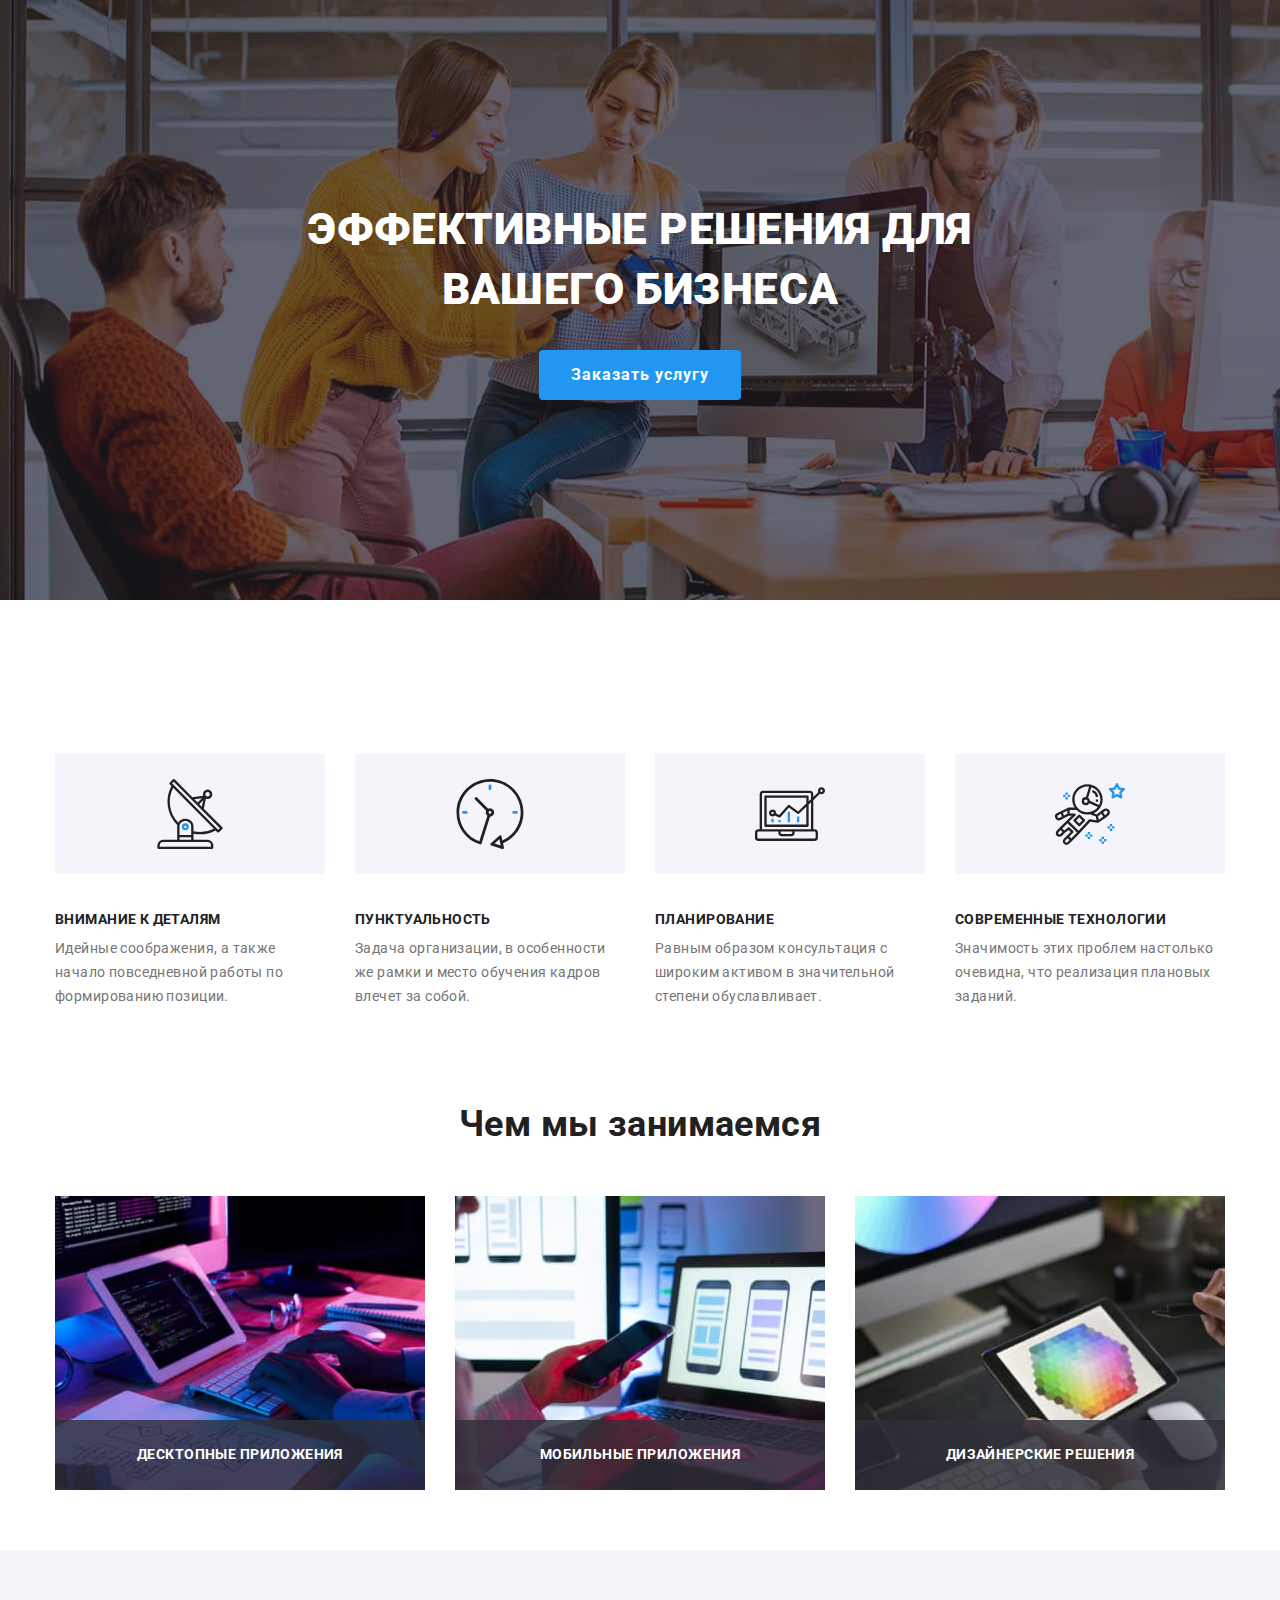
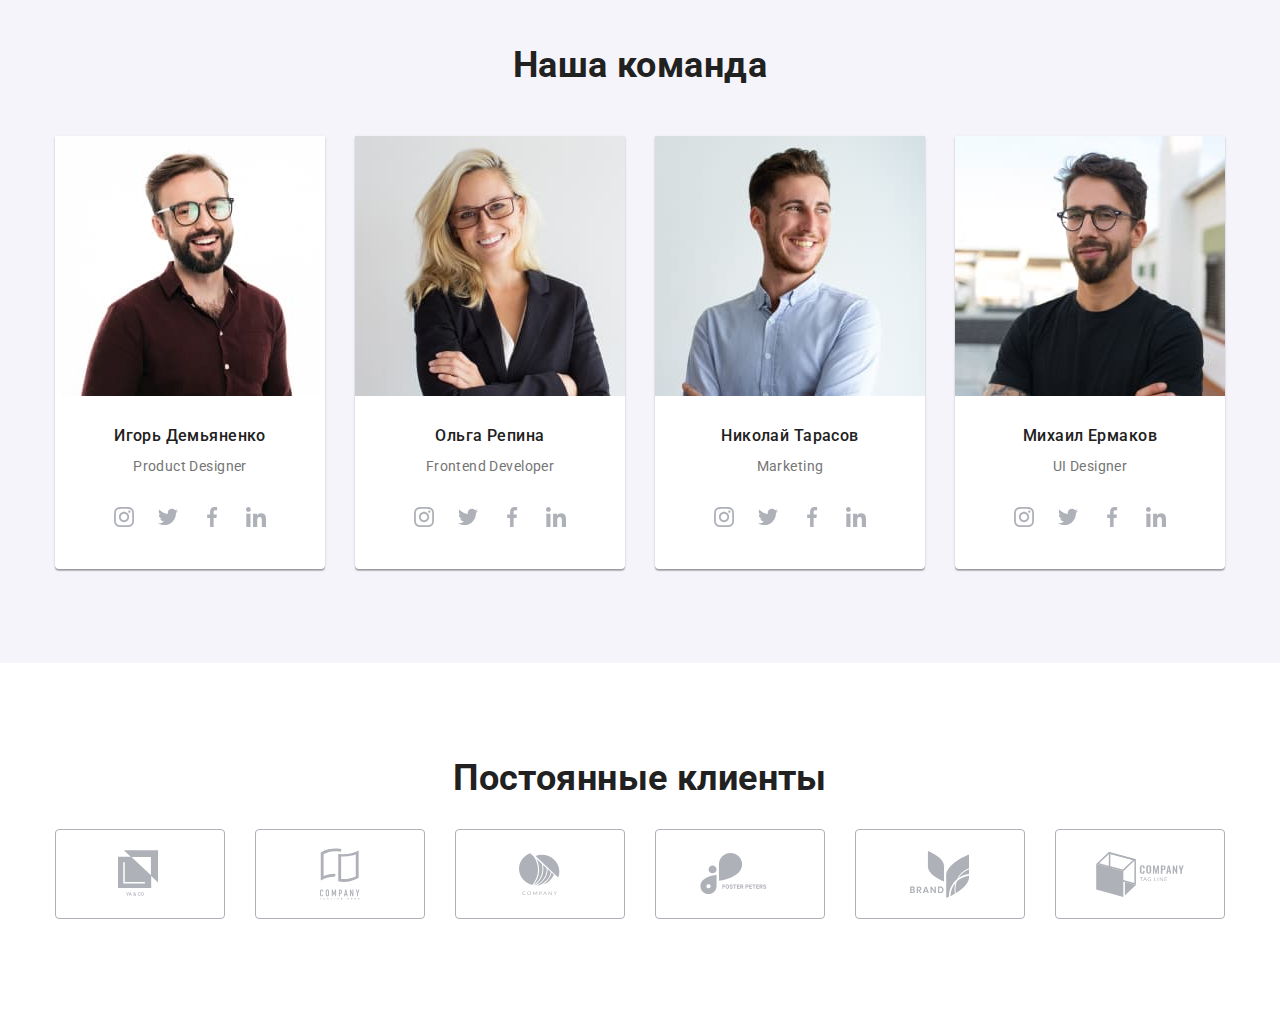
==== index.html @ 95815934 "hero bg done" ====
<!DOCTYPE html>
<html lang="ru">
  <head>
    <meta charset="UTF-8" />
    <meta http-equiv="X-UA-Compatible" content="IE=edge" />
    <meta name="viewport" content="width=device-width, initial-scale=1.0" />
    <title>WebStudio</title>
    <link rel="preconnect" href="https://fonts.gstatic.com" />
    <link
      href="https://fonts.googleapis.com/css2?family=Raleway:wght@700&family=Roboto:wght@400;500;700;900&display=swap"
      rel="stylesheet"
    />
    <link
      rel="stylesheet"
      href="https://cdnjs.cloudflare.com/ajax/libs/modern-normalize/1.0.0/modern-normalize.min.css"
    />
    <link rel="stylesheet" href="./css/styles.min.css" />
  </head>
  <body>

 
    <!-- <header class="header">
      <div class="container">
        <nav class="navigation">


          <div class="header__logo">
            <a class="link" href="index.html"
              ><span class="header__logostart">Web</span><span class="header__logoend">Studio</span>
            </a>
          </div>


          <ul class="list header-menu">
            <li class="header__item header-menu__text header--current"><a class="link header-menu__link" href="index.html">Студия</a></li>
            <li class="header__item header-menu__text"><a class="link header-menu__link" href="portfolio.html">Портфолио</a></li>
            <li class="header__item header-menu__text"><a class="link header-menu__link" href="">Контакты</a></li>
          </ul>


          <ul class="list header-cont">
            <li class="header__item header-cont__text">
              <a class="link header-cont__link" href="mailto:info@devstudio.com">
                <svg class="header-cont__icon" width="16px " height="12px">
                  <use href="./img2/symbol-defs.svg#icon-envelope"></use>
                </svg>
                info@devstudio.com</a
              >
            </li> 
            <li class="header__item header-cont__text">
              <a class="link header-cont__link" href="tel:+380961111111">
                <svg class="header-cont__icon" width="10px" height="16px">
                  <use href="./img2/symbol-defs.svg#icon-smartphone"></use>
                </svg>
                +38 096 111 11 11</a
              >
            </li>
          </ul>
        </nav>
      </div>
    </header> -->

    <!--Main-->
    <main>

      <!--Hero section-->
      <section class="hero">
        <div class="container hero__container">
          <h1 class="hero__title">Эффективные решения для вашего бизнеса</h1>
          <button class="hero__button" type="button" data-modal-open>Заказать услугу</button>
        </div>
      </section>

      <!--Our forces-->
      <section class="forces">
        <div class="container">
          <h2 class="forces__title visually-hidden">Наши преимущества</h2>
          <ul class="list advantages">
            <li class="advantages__force advantages__icon0">
              <h3 class="forces__title">Внимание к деталям</h3>
              <p>Идейные соображения, а также начало повседневной работы по формированию позиции.</p>
            </li>
            <li class="advantages__force advantages__icon1">
              <h3 class="forces__title">Пунктуальность</h3>
              <p>Задача организации, в особенности же рамки и место обучения кадров влечет за собой.</p>
            </li>
            <li class="advantages__force advantages__icon2">
              <h3 class="forces__title">Планирование</h3>
              <p>Равным образом консультация с широким активом в значительной степени обуславливает.</p>
            </li>
            <li class="advantages__force advantages__icon3">
              <h3 class="forces__title">Современные технологии</h3>
              <p>Значимость этих проблем настолько очевидна, что реализация плановых заданий.</p>
            </li>
          </ul>
        </div>
      </section>

      <!--What do we do section-->

      <section class="wedo">
        <div class="container">
          <h2 class="section-title">Чем мы занимаемся</h2>
          <ul class="list wedo-menu">
            <li class="wedo-menu__work">
              <a class="link" href="">
               <picture>
                <source srcset="../img-adaptive/advantages/wedo1-desktop.jpg 1x, ../img-adaptive/advantages/wedo1@x2-desktop.jpg 2x" media="(min-width: 1200px)" />
                <img 
                src="./img-adaptive/wedo/wedo1-desktop.jpg" 
                alt="Сотрудник за офисным столом набирает текст" 
                max-width="370"
                />
               </picture>

              </a>
              <div class="wedo-menu__details">
                <h3 class="wedo-menu__header">Десктопные приложения</h3>
              </div>
            </li>
            <li class="wedo-menu__work">
              <a class="link" href=""
                ><img
                 srcset="./img-adaptive/advantages/wedo2-desktop.jpg 1x, ./img-adaptive/advantages/wedo2@x2-desktop.jpg 2x" media="(min-width: 1200px)"
                  src="./img-adaptive/wedo/wedo2-desktop.jpg"
                  alt="Девушка смотрит на экран ноутбука и держит в руке телефон"
                />
              </a>
              <div class="wedo-menu__details">
                <h3 class="wedo-menu__header">Мобильные приложения</h3>
              </div>
            </li>
            <li class="wedo-menu__work">
              <a class="link" href=""
                ><img
                  srcset="./img-adaptive/advantages/wedo3-desktop.jpg 1x, ./img-adaptive/advantages/wedo3@x2-desktop.jpg 2x"
                  src="./img-adaptive/wedo/wedo3-desktop.jpg"
                  alt="Сотрудник сидит перед монитором и держит в руках планшет"
                />
              </a>
              <div class="wedo-menu__details">
                <h3 class="wedo-menu__header">Дизайнерские решения</h3>
              </div>
            </li>
          </ul>
        </div>
      </section>

      <!--Our team section-->

      <section class="team-section">
        <div class="container">
          <h2 class="section-title">Наша команда</h2>
          <ul class="list team">
            <li class="team__mate">
              <picture>
                <source srcset="./img-adaptive/team/team1-desktop.jpg 1x, ./img-adaptive/team/team1@x2-desktop.jpg 2x" media="(min-width: 1200px)" />
                <source srcset="./img-adaptive/team/team1-tablet.jpg 1x, ./img-adaptive/team/team1@x2-tablet.jpg 2x" media="(min-width: 768px)" />
                <source srcset="./img-adaptive/team/team1-mobile.jpg 1x, ./img-adaptive/team/team1@x2-mobile.jpg 2x" media="(max-width: 767px)" />
                <img 
                src="./img-adaptive/team/team1-desktop.jpg" 
                alt="Фото Игорь Демьяненко" 
                max-width="450" />
              </picture>
              <div class="team__info">
                <h3 class="team__name">Игорь Демьяненко</h3>
                <p class="team__position">Product Designer</p>
                <ul class="list social-icons">
                  <li class="social-icons__item">
                    <a href="" class="social-icons__link" target="_blank" rel="noopener norefferer">
                      <svg class="social-icons__icon">
                        <use href="./img2/symbol-defs.svg#icon-instagram"></use>
                      </svg>
                    </a>
                  </li>
                  <li class="social-icons__item">
                    <a href="" class="social-icons__link" target="_blank" rel="noopener norefferer">
                      <svg class="social-icons__icon">
                        <use href="./img2/symbol-defs.svg#icon-twitter"></use>
                      </svg>
                    </a>
                  </li>
                  <li class="social-icons__item">
                    <a href="" class="social-icons__link" target="_blank" rel="noopener norefferer">
                      <svg class="social-icons__icon">
                        <use href="./img2/symbol-defs.svg#icon-facebook"></use>
                      </svg>
                    </a>
                  </li>
                  <li class="social-icons__item">
                    <a href="" class="social-icons__link" target="_blank" rel="noopener norefferer">
                      <svg class="social-icons__icon">
                        <use href="./img2/symbol-defs.svg#icon-linked"></use>
                      </svg>
                    </a>
                  </li>
                </ul>
              </div>
            </li>

            <li class="team__mate">
              <picture>
                <source srcset="./img-adaptive/team/team2-desktop.jpg 1x, ./img-adaptive/team/team2@x2-desktop.jpg 2x" media="(min-width: 1200px)" />
                <source srcset="./img-adaptive/team/team2-tablet.jpg 1x, ./img-adaptive/team/team2@x2-tablet.jpg 2x" media="(min-width: 768px)" />
                <source srcset="./img-adaptive/team/team2-mobile.jpg 1x, ./img-adaptive/team/team2@x2-mobile.jpg 2x" media="(max-width: 767px)" />
                <img 
                src="./img-adaptive/team/team2-desktop.jpg" 
                alt="Фото Ольга Репина" 
                max-width="450" />
              </picture>
              <div class="team__info">
                <h3 class="team__name">Ольга Репина</h3>
                <p class="team__position">Frontend Developer</p>
                <ul class="list social-icons">
                  <li class="social-icons__item">
                    <a href="" class="social-icons__link" target="_blank" rel="noopener norefferer">
                      <svg class="social-icons__icon">
                        <use href="./img2/symbol-defs.svg#icon-instagram"></use>
                      </svg>
                    </a>
                  </li>
                  <li class="social-icons__item">
                    <a href="" class="social-icons__link" target="_blank" rel="noopener norefferer">
                      <svg class="social-icons__icon">
                        <use href="./img2/symbol-defs.svg#icon-twitter"></use>
                      </svg>
                    </a>
                  </li>
                  <li class="social-icons__item">
                    <a href="" class="social-icons__link" target="_blank" rel="noopener norefferer">
                      <svg class="social-icons__icon">
                        <use href="./img2/symbol-defs.svg#icon-facebook"></use>
                      </svg>
                    </a>
                  </li>
                  <li class="social-icons__item">
                    <a href="" class="social-icons__link" target="_blank" rel="noopener norefferer">
                      <svg class="social-icons__icon">
                        <use href="./img2/symbol-defs.svg#icon-linked"></use>
                      </svg>
                    </a>
                  </li>
                </ul>
              </div>
            </li>
            <li class="team__mate">
              <picture>
                <source srcset="./img-adaptive/team/team3-desktop.jpg 1x, ./img-adaptive/team/team3@x2-desktop.jpg 2x" media="(min-width: 1200px)" />
                <source srcset="./img-adaptive/team/team3-tablet.jpg 1x, ./img-adaptive/team/team3@x2-tablet.jpg 2x" media="(min-width: 768px)" />
                <source srcset="./img-adaptive/team/team3-mobile.jpg 1x, ./img-adaptive/team/team3@x2-mobile.jpg 2x" media="(max-width: 767px)" />
                <img 
                src="./img-adaptive/team/team3-desktop.jpg" 
                alt="Фото Николай Тарасов" 
                max-width="450" />
              </picture>
              <div class="team__info">
                <h3 class="team__name">Николай Тарасов</h3>
                <p class="team__position">Marketing</p>
                <ul class="list social-icons">
                  <li class="social-icons__item">
                    <a href="" class="social-icons__link" target="_blank" rel="noopener norefferer">
                      <svg class="social-icons__icon">
                        <use href="./img2/symbol-defs.svg#icon-instagram"></use>
                      </svg>
                    </a>
                  </li>
                  <li class="social-icons__item">
                    <a href="" class="social-icons__link" target="_blank" rel="noopener norefferer">
                      <svg class="social-icons__icon">
                        <use href="./img2/symbol-defs.svg#icon-twitter"></use>
                      </svg>
                    </a>
                  </li>
                  <li class="social-icons__item">
                    <a href="" class="social-icons__link" target="_blank" rel="noopener norefferer">
                      <svg class="social-icons__icon">
                        <use href="./img2/symbol-defs.svg#icon-facebook"></use>
                      </svg>
                    </a>
                  </li>
                  <li class="social-icons__item">
                    <a href="" class="social-icons__link" target="_blank" rel="noopener norefferer">
                      <svg class="social-icons__icon">
                        <use href="./img2/symbol-defs.svg#icon-linked"></use>
                      </svg>
                    </a>
                  </li>
                </ul>
              </div>
            </li>
            <li class="team__mate">
              <picture>
                <source srcset="./img-adaptive/team/team4-desktop.jpg 1x, ./img-adaptive/team/team4@x2-desktop.jpg 2x" media="(min-width: 1200px)" />
                <source srcset="./img-adaptive/team/team4-tablet.jpg 1x, ./img-adaptive/team/team4@x2-tablet.jpg 2x" media="(min-width: 768px)" />
                <source srcset="./img-adaptive/team/team4-mobile.jpg 1x, ./img-adaptive/team/team4@x2-mobile.jpg 2x" media="(max-width: 767px)" />
                <img 
                src="./img-adaptive/team/team4-desktop.jpg" 
                alt="Фото Михаил Ермаков"   
                max-width="450" />
              </picture>
              <div class="team__info">
                <h3 class="team__name">Михаил Ермаков</h3>
                <p class="team__position">UI Designer</p>
                <ul class="list social-icons">
                  <li class="social-icons__item">
                    <a href="" class="social-icons__link" target="_blank" rel="noopener norefferer">
                      <svg class="social-icons__icon">
                        <use href="./img2/symbol-defs.svg#icon-instagram"></use>
                      </svg>
                    </a>
                  </li>
                  <li class="social-icons__item">
                    <a href="" class="social-icons__link" target="_blank" rel="noopener norefferer">
                      <svg class="social-icons__icon">
                        <use href="./img2/symbol-defs.svg#icon-twitter"></use>
                      </svg>
                    </a>
                  </li>
                  <li class="social-icons__item">
                    <a href="" class="social-icons__link" target="_blank" rel="noopener norefferer">
                      <svg class="social-icons__icon">
                        <use href="./img2/symbol-defs.svg#icon-facebook"></use>
                      </svg>
                    </a>
                  </li>
                  <li class="social-icons__item">
                    <a href="" class="social-icons__link" target="_blank" rel="noopener norefferer">
                      <svg class="social-icons__icon">
                        <use href="./img2/symbol-defs.svg#icon-linked"></use>
                      </svg>
                    </a>
                  </li>
                </ul>
              </div>
            </li>
          </ul>
        </div>
      </section>

      <!-- Our clients section -->

      <section class="clients">
        <div class="container">
          <h2 class="section-title">Постоянные клиенты</h2>
          <ul class="list clients__list">
            <li class="clients__item">
              <a href="" class="clients__link" target="_blank" rel="noopener norefferer">
                <svg class="clients__icon" width="44.27px" height="49.23">
                  <use href="./img2/symbol-defs.svg#icon-logo-1"></use>
                </svg>
              </a>
            </li>
            <li class="clients__item">
              <a href="" class="clients__link" target="_blank" rel="noopener norefferer">
                <svg class="clients__icon" width="40px" height="52px">
                  <use href="./img2/symbol-defs.svg#icon-logo-2"></use>
                </svg>
              </a>
            </li>
            <li class="clients__item">
              <a href="" class="clients__link" target="_blank" rel="noopener norefferer">
                <svg class="clients__icon" width="41px" height="42.6px">
                  <use href="./img2/symbol-defs.svg#icon-logo-3"></use>
                </svg>
              </a>
            </li>
            <li class="clients__item">
              <a href="" class="clients__link" target="_blank" rel="noopener norefferer">
                <svg class="clients__icon" width="79.66px" height="42.02px">
                  <use href="./img2/symbol-defs.svg#icon-logo-4"></use>
                </svg>
              </a>
            </li>
            <li class="clients__item">
              <a href="" class="clients__link" target="_blank" rel="noopener norefferer">
                <svg class="clients__icon" width="59px" height="47px">
                  <use href="./img2/symbol-defs.svg#icon-logo-5"></use>
                </svg>
              </a>
            </li>
            <li class="clients__item">
              <a href="" class="clients__link" target="_blank" rel="noopener norefferer">
                <svg class="clients__icon" width="88.48px" height="45.44px">
                  <use href="./img2/symbol-defs.svg#icon-logo-6"></use>
                </svg>
              </a>
            </li>
          </ul>
        </div>
      </section>
    </main>

     <!--Footer-->
     <!-- <footer class="footer">
      <div class="container">
        <div class="footer-grid">
          <div class="footer-socials">
            <div class="footer__logo">
              <a class="link" href="index.html"
                ><span class="footer__logostart">Web</span><span class="footer__logoend">Studio</span>
              </a>
            </div>
            <address>
              <ul class="list footer-menu">
                <li class="footer-menu__address"><a class="link " href=""> г. Киев, пр-т Леси Украинки, 26</a></li>
                <li class="footer-menu__contacts">
                  <a class="link " href="mailto:info@devstudio.com">info@devstudio.com</a>
                </li>
                <li class="footer-menu__contacts">
                  <a class="link " href="tel:+380961111111">+38 096 111 11 11</a>
                </li>
              </ul>
            </address>
          </div>
          <div class="footer-socials">
            <h2 class="footer-socials__title">Присоединяйтесь</h2>
            <ul class="footer-socials__list">
              <li class="list footer-socials__items">
                <a href="" class="link footer-socials__link" target="_blank" rel="noopener norefferer">
                  <svg class="footer-socials__icon">
                    <use href="./img2/symbol-defs.svg#icon-instagram"></use>
                  </svg>
                </a>
              </li>
              <li class="list footer-socials__items">
                <a href="" class="link footer-socials__link" target="_blank" rel="noopener norefferer">
                  <svg class="footer-socials__icon">
                    <use href="./img2/symbol-defs.svg#icon-twitter"></use>
                  </svg>
                </a>
              </li>
              <li class="list footer-socials__items">
                <a href="" class="link footer-socials__link" target="_blank" rel="noopener norefferer">
                  <svg class="footer-socials__icon">
                    <use href="./img2/symbol-defs.svg#icon-facebook"></use>
                  </svg>
                </a>
              </li>
              <li class="list footer-socials__items">
                <a href="" class="link footer-socials__link" target="_blank" rel="noopener norefferer">
                  <svg class="footer-socials__icon">
                    <use href="./img2/symbol-defs.svg#icon-linked"></use>
                  </svg>
                </a>
              </li>
            </ul>
          </div>

          <div class="footer-socials">
            <h2 class="footer-socials__title">Подпишитесь на рассылку</h2>
            <form class="footer-socials__form" name="signup_form" autocomplete="off">
                <input 
                class="footer-socials__input"
                type="email" 
                name="email" 
                required
                placeholder="E-mail" 
                />
              <button class="footer-socials__button" type="submit">
                <p class="footer-socials__subscribe">
                  Подписаться
                  <svg class="footer-socials__icon">
                    <use href="./img2/icons.svg#icon-send"></use>
                  </svg>
                </p>
              </button>
            </form>
          </div>
        </div>
      </div>
    </footer> -->

    <!-- Modal window -->
    <!-- <div class="backdrop is-hidden" data-modal>
      <div class="modal">
        <button class="modal__close-button" data-modal-close>
          <svg  width="18px" height="18px">
            <use href="./img2/symbol-defs.svg#icon-close-black"></use>
          </svg>
        </button> -->

        <!-- Fofm -->
        
          <!-- <p class="modal__title">Оставьте свои данные, мы вам перезвоним</p>

          <form class="modal-form" >
           <div class="modal-form__field" autocomplete="off">
             <label for="name" class="field-title" > Имя</label>
             <input type="name" id="name" name="name" 
              class="modal-form__input" >
             <svg class="modal-form__icon" width="12px" height="12px">
              <use  href="./img2/icons.svg#icon-body"></use>
             </svg>
           </div>
  
           <div class="modal-form__field">
              <label for="phone" class="field-title"> Телефон</label>
              <input type="tel" id="phone" name="phone"  
              class="modal-form__input">
              <svg class="modal-form__icon" width="12px" height="12px">
                <use  href="./img2/icons.svg#icon-tel"></use>
               </svg>
           </div>
              
           <div class="modal-form__field">
              <label for="email" class="field-title"> Почта</label>
              <input type="email" id="email" name="email"  
              class="modal-form__input">
              <svg class="modal-form__icon" width="12px" height="12px">
                <use  href="./img2/icons.svg#icon-envelope"></use>
               </svg>
           </div>
  
           <div class="modal-form__textarea">
              <label for="textarea" class="field-title"> Комментарий</label>
              <textarea class="modal-form__text"  type="textarea" rows="6"
              id="textarea" name="textarea"  placeholder="Введите текст">
              </textarea>
           </div>
  
              <label class="modal-form__checkbox">
                <input type="checkbox" name="agreement" class="modal-form__agreement-check" value="css"/>
                <span class="modal-form__span-icon"></span>

                Соглашаюсь с рассылкой и принимаю
                <span class="modal-form__span-link">
                  <a href="" class="modal-form__agreement-link">Условия договора</a>
                </span>
              </label>
       
              <button type="submit" class="modal-form__submit">Отправить</button>
        </form>
      </div>
    </div> -->

    <script src="./js/modal.js"></script>
  </body>
</html>
---- css/styles.min.css ----
/*! modern-normalize v1.0.0 | MIT License | https://github.com/sindresorhus/modern-normalize */*,::after,::before{box-sizing:border-box}:root{-moz-tab-size:4;tab-size:4}html{line-height:1.15;-webkit-text-size-adjust:100%}body{margin:0}body{font-family:system-ui,-apple-system,'Segoe UI',Roboto,Helvetica,Arial,sans-serif,'Apple Color Emoji','Segoe UI Emoji'}hr{height:0;color:inherit}abbr[title]{text-decoration:underline dotted}b,strong{font-weight:bolder}code,kbd,pre,samp{font-family:ui-monospace,SFMono-Regular,Consolas,'Liberation Mono',Menlo,monospace;font-size:1em}small{font-size:80%}sub,sup{font-size:75%;line-height:0;position:relative;vertical-align:baseline}sub{bottom:-.25em}sup{top:-.5em}table{text-indent:0;border-color:inherit}button,input,optgroup,select,textarea{font-family:inherit;font-size:100%;line-height:1.15;margin:0}button,select{text-transform:none}[type=button],[type=reset],[type=submit],button{-webkit-appearance:button}::-moz-focus-inner{border-style:none;padding:0}:-moz-focusring{outline:1px dotted ButtonText}:-moz-ui-invalid{box-shadow:none}legend{padding:0}progress{vertical-align:baseline}::-webkit-inner-spin-button,::-webkit-outer-spin-button{height:auto}[type=search]{-webkit-appearance:textfield;outline-offset:-2px}::-webkit-search-decoration{-webkit-appearance:none}::-webkit-file-upload-button{-webkit-appearance:button;font:inherit}summary{display:list-item}:root{--main-text-color: #757575;--dark-bg-text-color: #ffffff;--title-color: #212121;--dark-background: #2f303a;--light-background: #f5f4fa;--accent-color: #2196f3;--timing-function: cubic-bezier(0.4, 0, 0.2, 1);--transition-duration: 250ms}body{font-family:'Roboto', sans-serif;font-size:14px;font-weight:400;line-height:1.71;letter-spacing:0.03em;color:var(--main-text-color)}html{box-sizing:border-box}*,*::after,*::before{box-sizing:inherit}button{padding:0;border:0}h1,h2,h3,h4,h5,h6,p,ul{margin:0;padding:0}img{display:block;width:100%;height:auto}.visually-hidden{position:absolute !important;clip:rect(1px 1px 1px 1px);clip:rect(1px, 1px, 1px, 1px);padding:0 !important;border:0 !important;height:1px !important;width:1px !important;overflow:hidden}address{font-style:normal}.link{text-decoration:none;color:inherit}.list{list-style:none;padding-left:0;margin:0}.container{width:100%;margin-right:auto;margin-left:auto;padding-left:15px;padding-right:15px}@media screen and (max-width: 767px){.container{max-width:480px}}@media screen and (min-width: 768px){.container{max-width:768px}}@media screen and (min-width: 1200px){.container{max-width:1200px}}.hero__container{text-align:center}.navigation{display:flex;align-items:center}.site-list{display:flex;align-items:center;justify-content:center;margin-bottom:50px}.site-list__item:not(:last-child){margin-right:8px}.hero__button{font-weight:700;font-size:16px;line-height:1.87;letter-spacing:0.06em;color:var(--dark-bg-text-color);background-color:var(--accent-color);padding:10px 32px 10px 32px;border:var(--accent-color);border-radius:4px;cursor:pointer;transition-property:background-color;transition-duration:var(--transition-duration);transition-timing-function:var(--timing-function)}.hero__button:hover,.hero__button:focus{background-color:#188ce8}.site-list__button{font-family:'Roboto', sans-serif;font-style:normal;font-weight:500;font-size:16px;line-height:1.62;text-align:center;color:var(--title-color);background-color:var(--light-background);padding:6px 22px;border-radius:4px;cursor:pointer;transition:background-color var(--transition-duration) var(--timing-function),color var(--transition-duration) var(--timing-function),box-shadow var(--transition-duration) var(--timing-function)}.site-list__button:hover,.site-list__button:focus{background-color:var(--accent-color);color:var(--dark-bg-text-color);box-shadow:0px 3px 1px rgba(0,0,0,0.1),0px 1px 2px rgba(0,0,0,0.08),0px 2px 2px rgba(0,0,0,0.12)}.footer-socials__button{color:var(--dark-bg-text-color);width:200px;height:50px;margin-left:20px;background:#2196F3;box-shadow:0px 4px 4px rgba(0,0,0,0.15);border-radius:4px}.modal__close-button{position:absolute;top:8px;right:8px;display:flex;align-items:center;justify-content:center;width:30px;height:30px;border-radius:50%;background:var(--dark-bg-text-color);border:1px solid rgba(0,0,0,0.1);box-sizing:border-box;transition:fill var(--transition-duration) var(--timing-function)}.modal__close-button:hover{fill:var(--accent-color);transition:fill var(--transition-duration) var(--timing-function)}.social-icons{display:inline-flex}.social-icons__link{display:flex;justify-content:center;align-items:center;width:44px;height:44px;border-radius:50%;transition-property:background-color;transition-duration:var(--transition-duration);transition-timing-function:var(--timing-function)}.social-icons__link:hover,.social-icons__link:focus{background-color:var(--accent-color)}.social-icons__icon{width:20px;height:20px;fill:#afb1b8;transition-property:fill;transition-duration:250ms;transition-timing-function:cubic-bezier(0.4, 0, 0.2, 1)}.social-icons__icon .social-icons__item+.social-icons__item{margin-left:10px}.footer-socials{flex-basis:calc((50% - 45px) / 2);margin-left:30px}.footer-socials:last-child{flex-basis:calc(50% - 15px);margin-left:0}.footer-socials__title{font-weight:700;font-size:14px;line-height:1.14;margin-top:12px;margin-bottom:20px;text-transform:uppercase;color:var(--dark-bg-text-color)}.footer-socials__icon{width:20px;height:20px;fill:#fff}.footer-socials__items{display:inline-flex}.footer-socials__items:nth-child(n+2){margin-left:5px}.footer-socials__link{display:flex;justify-content:center;align-items:center;width:44px;height:44px;background:rgba(255,255,255,0.1);border-radius:50%;transition:background-color var(--transition-duration) var(--timing-function)}.footer-socials__link:hover,.footer-socials__link:focus{background-color:var(--accent-color)}.header__logo{width:145px;height:30px}.header__logostart{font-family:Raleway;font-weight:700;font-size:26px;line-height:1.19;color:var(--accent-color)}.header__logoend{font-family:Raleway;font-weight:700;font-size:26px;line-height:1.19;color:#000000}.footer__logo{margin-bottom:20px}.footer__logostart{font-family:Raleway;font-weight:700;font-size:26px;line-height:1.19;color:var(--accent-color)}.footer__logoend{font-family:Raleway;font-weight:700;font-size:26px;line-height:1.19;color:#fff}.section-title{font-weight:700;font-size:28px;line-height:1.178;text-align:center;color:var(--title-color)}@media screen and (min-width: 1200px){.section-title{font-size:36px}}.hero__title{font-weight:900;text-transform:uppercase;text-align:center;margin:0 auto 30px;color:var(--dark-bg-text-color)}@media screen and (max-width: 1199px){.hero__title{font-size:26px;line-height:1.61}}@media screen and (min-width: 1200px){.hero__title{max-width:696px;font-size:44px;line-height:1.36}}.forces__title{font-weight:700;font-size:14px;line-height:1.14;letter-spacing:0.03em;text-transform:uppercase;color:var(--title-color);margin-bottom:10px;text-align:center}@media screen and (min-width: 768px){.forces__title{text-align:left}}@media screen and (min-width: 1200px){.forces__title{text-align:left}}.job-title{font-weight:400;font-size:16px;line-height:1.87}.pro-item__title{font-weight:700;color:var(--title-color);letter-spacing:0.06em}.modal__title{font-weight:700;font-size:20px;line-height:1.15;text-align:center;margin-bottom:30px;color:var(--title-color)}.field-title{position:absolute;top:0;left:0;transform:translateY(-16px);font-size:12px;line-height:1.17;letter-spacing:0.01em;color:var(--main-text-color)}.header{border-bottom:1px solid #ececec;background-color:#fff}.header-menu__text,.header-cont__text{font-weight:500;line-height:1.14;letter-spacing:0.02em;color:var(--title-color)}.header-cont__text{color:var(--main-text-color)}.pro-item__text{position:absolute;width:322px;height:168px;font-size:18px;line-height:1.56;color:var(--dark-bg-text-color);opacity:0;transform:translateY(100%);transition:transform var(--transition-duration) var(--timing-function)}.pro-item:hover .pro-item__text{opacity:1;transform:translateY(0)}.modal-form__text{font-size:12px;line-height:1.17;letter-spacing:0.01em;color:rgba(117,117,117,0.5);padding:12px 16px;width:448px;border:1px solid rgba(33,33,33,0.2);box-sizing:border-box;border-radius:4px;resize:none;transition:outline-color var(--transition-duration) var(--timing-function)}.modal-form__text:focus{outline-color:var(--accent-color);transition:outline-color var(--transition-duration) var(--timing-function)}.header-menu__link,.header-cont__link{display:flex;align-items:center;padding-top:32px;padding-bottom:29px;transition-property:color;transition-duration:var(--transition-duration);transition-timing-function:var(--timing-function)}.header-menu__link:hover,.header-menu__link:focus,.header-menu__link:hover,.header-menu__link:focus,.header-cont__link:hover,.header-cont__link:focus,.header-cont__link:hover,.header-cont__link:focus{color:var(--accent-color)}.clients__link{display:flex;justify-content:center;align-items:center;height:90px;border:1px solid #afb1b8;border-radius:4px;fill:#afb1b8;transition-property:border;transition-duration:var(--transition-duration);transition-timing-function:var(--timing-function)}.clients__link:hover,.clients__link:focus{border:1px solid var(--accent-color)}.pro-item__link:focus .pro-item{box-shadow:0px 1px 1px rgba(0,0,0,0.12),0px 4px 4px rgba(0,0,0,0.06),1px 4px 6px rgba(0,0,0,0.16)}.modal-form__agreement-link{color:#2196F3}modal-form__.span-link{margin-left:8.38px}.advantages{margin-top:60px}@media screen and (min-width: 768px){.advantages{display:flex;flex-wrap:wrap;margin-left:-30px}}@media screen and (min-width: 1200px){.advantages{margin-bottom:0}}.advantages__force{box-sizing:border-box}@media screen and (min-width: 768px){.advantages__force{flex-basis:calc((100% - 30px * 2) / 2);margin-left:30px}}@media screen and (min-width: 1200px){.advantages__force{flex-basis:calc((100% - 30px * 4) / 4)}}@media screen and (max-width: 767px){.advantages__force:not(:last-child){margin-bottom:30px}}@media screen and (max-width: 1199px){.advantages__force:nth-child(-n+3){margin-bottom:30px}}@media screen and (min-width: 768px){.team{display:flex;flex-wrap:wrap;margin-left:-30px}}.team__mate{margin-top:30px;text-align:center;background:#ffffff;box-shadow:0px 1px 3px rgba(0,0,0,0.12),0px 1px 1px rgba(0,0,0,0.14),0px 2px 1px rgba(0,0,0,0.2);border-radius:0px 0px 4px 4px;box-sizing:border-box}@media screen and (min-width: 768px){.team__mate{flex-basis:calc((100% - 30px * 2) / 2);margin-left:30px}}@media screen and (min-width: 1200px){.team__mate{flex-basis:calc((100% - 30px * 4) / 4);margin-top:50px}}.project{display:flex;flex-wrap:wrap;margin-left:-30px;margin-top:-30px}.footer-grid{display:flex;flex-wrap:wrap;margin-left:-30px}@media screen and (max-width: 767px){.hero{padding-top:118px;padding-bottom:118px;background-color:#c4c4c4;background-image:linear-gradient(to left, rgba(47,48,58,0.4), rgba(47,48,58,0.4)),url(../img2/bg-img-mobile.jpg);background-repeat:no-repeat;background-size:100%}}@media screen and (min-width: 768px){.hero{padding-top:118px;padding-bottom:118px;padding-left:204px;padding-right:204px;background-image:linear-gradient(to left, rgba(47,48,58,0.4), rgba(47,48,58,0.4)),url(../img2/bg-img-tablet.jpg)}}@media screen and (min-width: 1200px){.hero{padding-top:200px;padding-bottom:200px;background-image:linear-gradient(to left, rgba(47,48,58,0.4), rgba(47,48,58,0.4)),url(../img2/bg-img-desktop.jpg)}}.forces{background:#fff}@media screen and (min-width: 1200px){.forces{padding-top:94px;padding-bottom:94px}}.wedo{background:#fff}@media screen and (max-width: 1199px){.wedo{display:none}}.team-section{padding-top:60px;padding-bottom:60px;margin-top:60px;background:var(--light-background)}@media screen and (min-width: 1200px){.team-section{padding-top:94px;padding-bottom:94px}}@media screen and (max-width: 1199px){.clients{margin-top:60px}}@media screen and (min-width: 1200px){.clients{padding-top:94px;padding-bottom:94px}}.projects{padding-bottom:94px;padding-top:94px;background-color:#fff}.footer{height:252px;padding-top:60px;padding-bottom:60px;background-color:var(--dark-background)}.footer-menu__address{font-weight:400;font-size:14px;line-height:1.71;margin-bottom:9px;color:var(--dark-bg-text-color)}.footer-menu__contacts{font-weight:400;font-size:14px;line-height:1.71;color:rgba(255,255,255,0.6)}.footer-menu__contacts:not(:last-child){margin-bottom:9px}.header--current::after{content:"";height:4px;border-radius:2px;background-color:var(--accent-color);color:var(--accent-color);width:100%;display:block;transition-property:color;transition-duration:var(--transition-duration);transition-timing-function:var(--timing-function)}.header-cont__icon{margin-right:10px;fill:currentColor}.header-menu,.header-cont{display:flex;flex-direction:row;flex-wrap:wrap;align-content:stretch;justify-content:space-evenly;align-items:baseline}.header-cont{margin-left:auto}.header__item:first-child{margin-left:93px}.header__item:not(:last-child),.header__item:not(:last-child){margin-right:50px}.advantages__icon0::before{content:'';display:inline-block;width:100%;height:120px;margin-bottom:30px;background-repeat:no-repeat;background-position:center;background-color:var(--light-background);background-image:url(../img2/antenna.svg)}.advantages__icon1::before{content:'';display:inline-block;width:100%;height:120px;margin-bottom:30px;background-repeat:no-repeat;background-position:center;background-color:var(--light-background);background-image:url(../img2/clock.svg)}.advantages__icon2::before{content:'';display:inline-block;width:100%;height:120px;margin-bottom:30px;background-repeat:no-repeat;background-position:center;background-color:var(--light-background);background-image:url(../img2/diagram.svg)}.advantages__icon3::before{content:'';display:inline-block;width:100%;height:120px;margin-bottom:30px;background-repeat:no-repeat;background-position:center;background-color:var(--light-background);background-image:url(../img2/astronaut.svg)}.modal-form{display:flexbox;justify-content:center;align-items:center}.modal-form__field,.mpdal-form__textarea{position:relative}.modal-form__icon{position:absolute;top:14px;left:15px;fill:#000000;transition:fill var(--transition-duration) var(--timing-function)}.modal-form__input{width:448px;height:40px;border:1px solid rgba(33,33,33,0.2);box-sizing:border-box;border-radius:4px;padding-left:42px;transition:var(--transition-duration) var(--timing-function)}.modal-form__input:nth-child(-n+3){margin-bottom:28px}.modal-form__input:focus{outline-color:var(--accent-color);transition:outline-color var(--transition-duration) var(--timing-function)}.modal-form__input:focus+.modal-form__icon{fill:var(--accent-color);transition:fill var(--transition-duration) var(--timing-function)}.modal-form__textarea{margin-bottom:20px}.modal-form__checkbox{display:block;align-items:center;justify-content:center;font-size:14px;line-height:1.71;letter-spacing:0.03em;color:var(--main-text-color)}.modal-form__agreement-check{position:absolute;appearance:none;-moz-appearance:none;-webkit-appearance:none}.modal-form__agreement-check:checked+.span-icon{border-color:var(--accent-color);background-color:var(--accent-color);background-image:url("../img2/icon-check.svg");background-size:contain;background-origin:border-box}.modal-form__span-icon{display:inline-block;width:16px;height:15px;margin-right:8.38px;border:solid 2px var(--title-color);border-radius:2px}.modal-form__submit{font-weight:700;font-size:16px;line-height:1.87;letter-spacing:0.06em;color:var(--dark-bg-text-color);background-color:var(--accent-color);padding:10px 55px;margin-top:30px;border:var(--accent-color);border-radius:4px;cursor:pointer;transition-property:background-color;transition-duration:var(--transition-duration);transition-timing-function:var(--timing-function)}.modal-form__submit:hover,.modal-form__submit:focus{background-color:#188ce8}.footer-socials__form{display:flex}.footer-socials__input{width:358px;height:50px;padding-bottom:15px;padding-top:15px;padding-left:16px;background:transparent;border:1px solid rgba(255,255,255,0.3);box-sizing:border-box;filter:drop-shadow(0px 4px 4px rgba(0,0,0,0.15));border-radius:4px}.footer-socials__input:focus{color:rgba(255,255,255,0.6)}.footer-socials__subscribe{display:flex;vertical-align:middle;justify-content:center;font-weight:700;font-size:16px;line-height:1.87;letter-spacing:0.06em}.backdrop{position:fixed;top:0;left:0;width:100%;height:100%;background:rgba(0,0,0,0.2);opacity:1;transition:opacity var(--transition-duration) ease-out 200ms}.backdrop.is-hidden{opacity:0;pointer-events:none}.is-hidden.modal{transform:translateX(0, -100%) scale(0.2)}.modal{position:absolute;top:50%;left:50%;transform:translate(-50%, -50%) scale(1);width:528px;height:581px;padding:40px;text-align:center;background:var(--dark-bg-text-color);box-shadow:0px 1px 3px rgba(0,0,0,0.12),0px 1px 1px rgba(0,0,0,0.14),0px 2px 1px rgba(0,0,0,0.2);border-radius:4px;transform:translateX(0, -100%) scale(0.2);transition:transform var(--transition-duration) ease-in-out 300ms}.wedo-menu{display:flex;flex-wrap:wrap;margin-top:50px}.wedo-menu__work{position:relative}.wedo-menu__work:not(:last-child){margin-right:30px}.wedo-menu__details{position:absolute;bottom:0;left:0;right:0;background-color:rgba(47,48,58,0.8);padding-top:27px;padding-bottom:27px;pointer-events:none}.wedo-menu__header{font-weight:700;font-size:14px;line-height:1.14;text-align:center;text-transform:uppercase;color:var(--dark-bg-text-color)}.team__position{margin-top:10px;margin-bottom:16px}.team__info{padding-top:30px;padding-bottom:30px}.project-name{font-weight:400;font-size:16px;line-height:1.87}.team__name{font-weight:500;font-size:16px;line-height:1.187;text-align:center;color:var(--title-color)}.clients__list{display:flex;flex-wrap:wrap;margin-left:-30px}.clients__item{flex-basis:calc((100% - 30px * 2) / 2);margin-left:30px;margin-top:30px}@media screen and (min-width: 768px){.clients__item{flex-basis:calc((100% - 30px * 3) / 3)}}@media screen and (min-width: 1200px){.clients__item{flex-basis:calc((100% - 30px * 6) / 6)}}.clients__icon{fill:#afb1b8;transition-property:fill;transition-duration:var(--transition-duration);transition-timing-function:var(--timing-function)}.clients__item:hover .clients__icon,.clients__item:focus .clients__icon{fill:var(--accent-color)}.pro-item{flex-basis:calc((100% - 30px * 3) / 3);margin-left:30px;margin-top:30px;background:#ffffff;border:1px solid #eeeeee;box-sizing:border-box;transition:box-shadow var(--transition-duration) var(--timing-function)}.pro-item:hover,.pro-item:focus{box-shadow:0px 1px 1px rgba(0,0,0,0.12),0px 4px 4px rgba(0,0,0,0.06),1px 4px 6px rgba(0,0,0,0.16)}.pro-item:hover .pro-item__img::before,.pro-item:focus .pro-item__img::before{opacity:1;transform:translateY(0)}.pro-item__img{position:relative;display:flex;align-items:center;justify-content:center;overflow:hidden}.pro-item__img::before{content:"";position:absolute;width:100%;height:100%;background:rgba(33,150,243,0.9);transform:translateY(100%);transition:transform var(--transition-duration) var(--timing-function)}.pro-item__name{padding:20px 24px}.projects-list{font-size:18px;line-height:2}
/*# sourceMappingURL=styles.min.css.map */
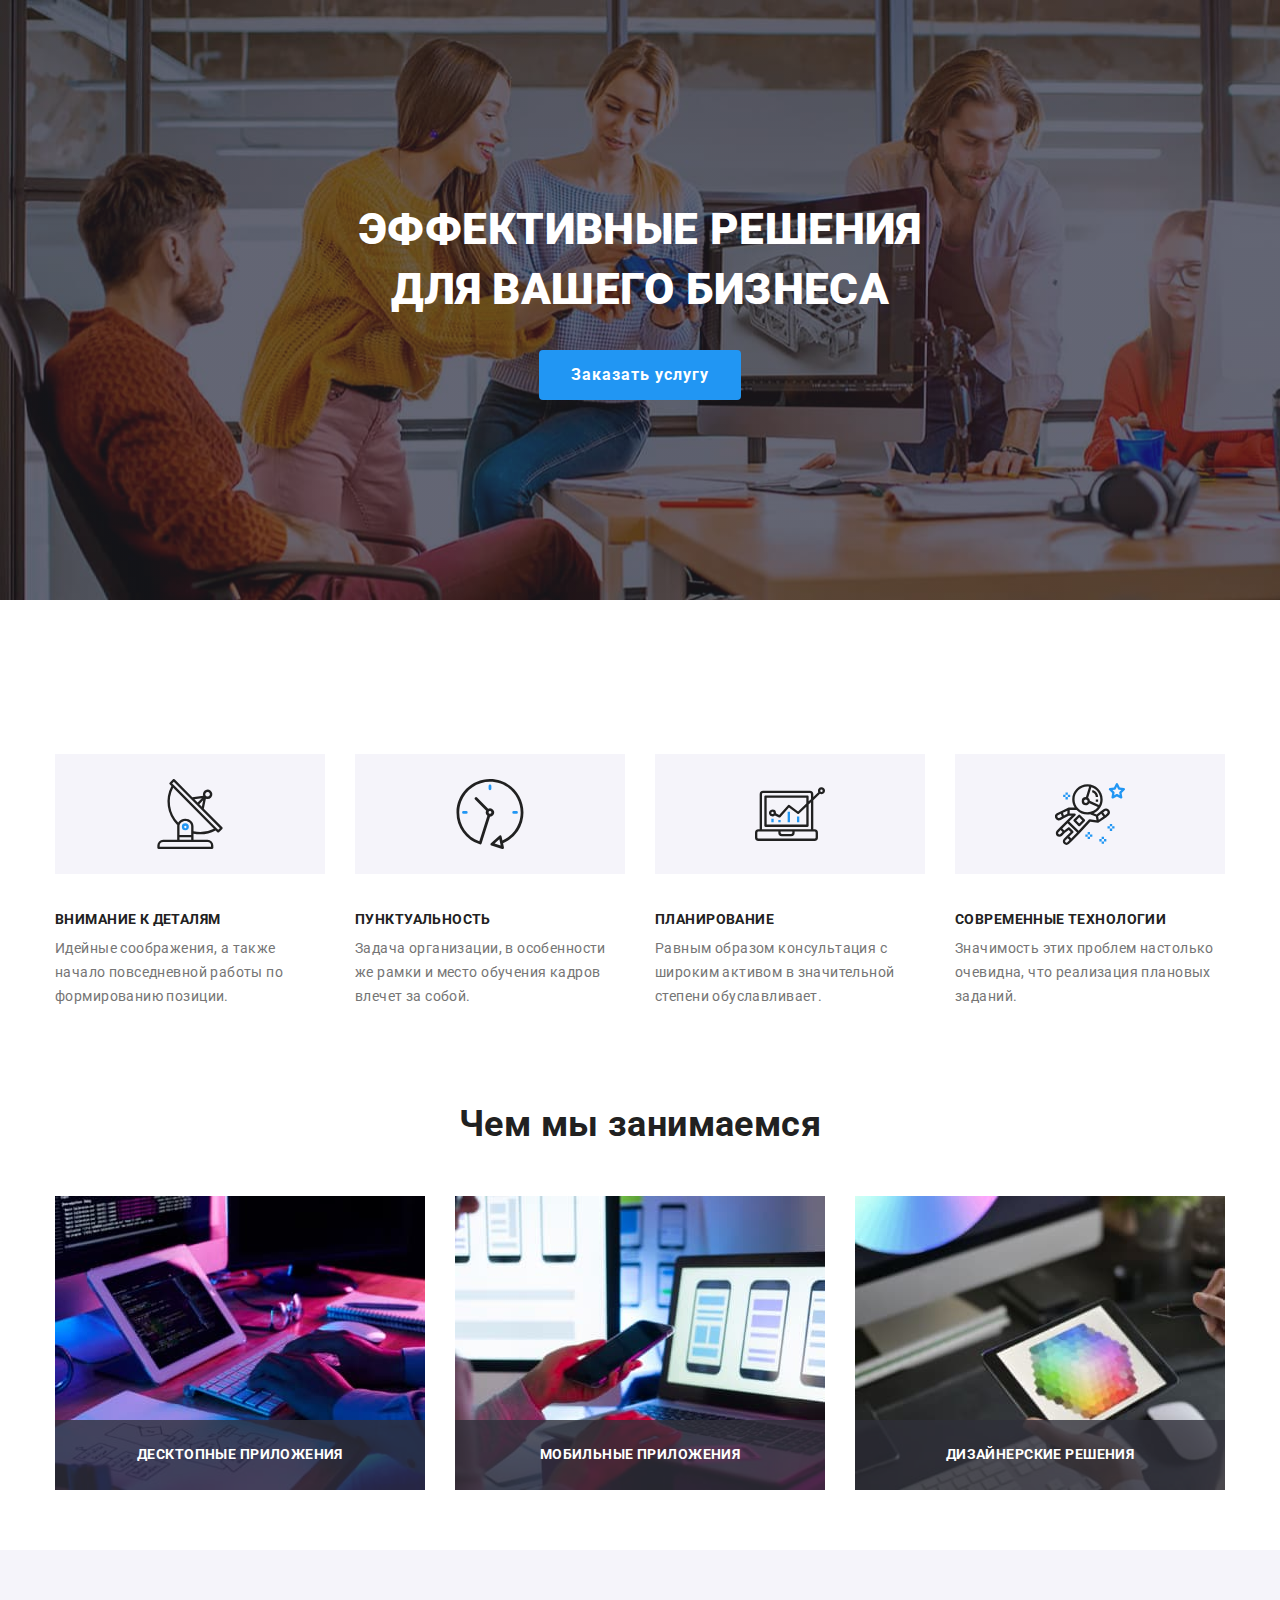
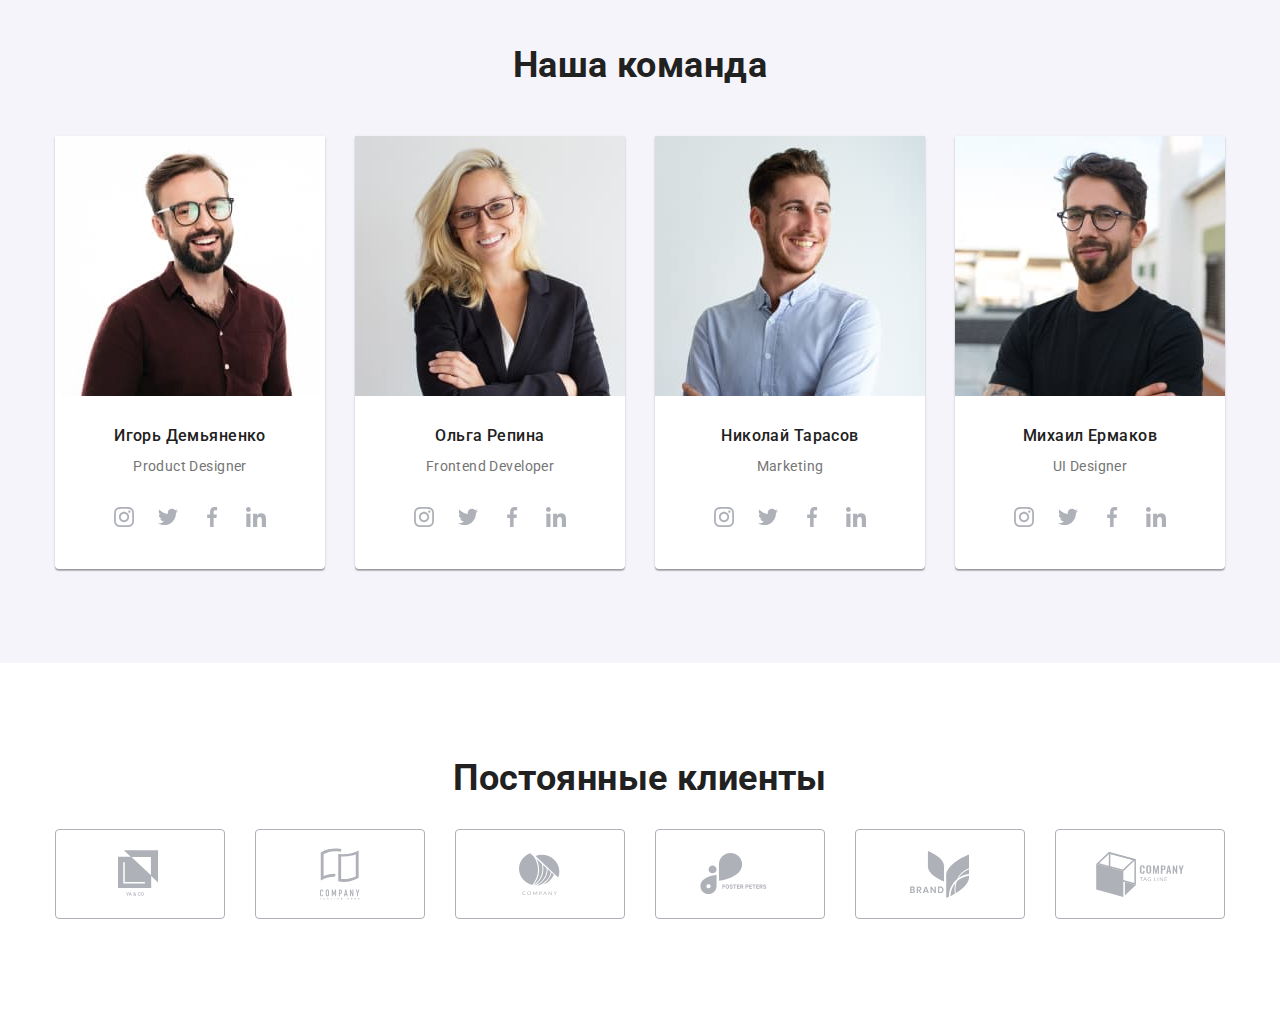
==== commit 95f42564: "hero done" ====
--- a/index.html
+++ b/index.html
@@ -66,7 +66,7 @@
       <!--Hero section-->
       <section class="hero">
         <div class="container hero__container">
-          <h1 class="hero__title">Эффективные решения для вашего бизнеса</h1>
+          <h1 class="hero__title">Эффективные решения <br> для вашего бизнеса</h1>
           <button class="hero__button" type="button" data-modal-open>Заказать услугу</button>
         </div>
       </section>
@@ -105,9 +105,9 @@
             <li class="wedo-menu__work">
               <a class="link" href="">
                <picture>
-                <source srcset="../img-adaptive/advantages/wedo1-desktop.jpg 1x, ../img-adaptive/advantages/wedo1@x2-desktop.jpg 2x" media="(min-width: 1200px)" />
+                <source srcset="./img-adaptive/advantages/wedo1-desktop.jpg 1x, ./img-adaptive/advantages/wedo1@x2-desktop.jpg 2x" media="(min-width: 1200px)" />
                 <img 
-                src="./img-adaptive/wedo/wedo1-desktop.jpg" 
+                src="./img-adaptive/advantages//wedo1-desktop.jpg" 
                 alt="Сотрудник за офисным столом набирает текст" 
                 max-width="370"
                 />
@@ -122,7 +122,7 @@
               <a class="link" href=""
                 ><img
                  srcset="./img-adaptive/advantages/wedo2-desktop.jpg 1x, ./img-adaptive/advantages/wedo2@x2-desktop.jpg 2x" media="(min-width: 1200px)"
-                  src="./img-adaptive/wedo/wedo2-desktop.jpg"
+                  src="./img-adaptive/advantages/wedo2-desktop.jpg"
                   alt="Девушка смотрит на экран ноутбука и держит в руке телефон"
                 />
               </a>
@@ -134,7 +134,7 @@
               <a class="link" href=""
                 ><img
                   srcset="./img-adaptive/advantages/wedo3-desktop.jpg 1x, ./img-adaptive/advantages/wedo3@x2-desktop.jpg 2x"
-                  src="./img-adaptive/wedo/wedo3-desktop.jpg"
+                  src="./img-adaptive/advantages//wedo3-desktop.jpg"
                   alt="Сотрудник сидит перед монитором и держит в руках планшет"
                 />
               </a>
--- a/css/styles.min.css
+++ b/css/styles.min.css
@@ -1,2 +1,2 @@
-/*! modern-normalize v1.0.0 | MIT License | https://github.com/sindresorhus/modern-normalize */*,::after,::before{box-sizing:border-box}:root{-moz-tab-size:4;tab-size:4}html{line-height:1.15;-webkit-text-size-adjust:100%}body{margin:0}body{font-family:system-ui,-apple-system,'Segoe UI',Roboto,Helvetica,Arial,sans-serif,'Apple Color Emoji','Segoe UI Emoji'}hr{height:0;color:inherit}abbr[title]{text-decoration:underline dotted}b,strong{font-weight:bolder}code,kbd,pre,samp{font-family:ui-monospace,SFMono-Regular,Consolas,'Liberation Mono',Menlo,monospace;font-size:1em}small{font-size:80%}sub,sup{font-size:75%;line-height:0;position:relative;vertical-align:baseline}sub{bottom:-.25em}sup{top:-.5em}table{text-indent:0;border-color:inherit}button,input,optgroup,select,textarea{font-family:inherit;font-size:100%;line-height:1.15;margin:0}button,select{text-transform:none}[type=button],[type=reset],[type=submit],button{-webkit-appearance:button}::-moz-focus-inner{border-style:none;padding:0}:-moz-focusring{outline:1px dotted ButtonText}:-moz-ui-invalid{box-shadow:none}legend{padding:0}progress{vertical-align:baseline}::-webkit-inner-spin-button,::-webkit-outer-spin-button{height:auto}[type=search]{-webkit-appearance:textfield;outline-offset:-2px}::-webkit-search-decoration{-webkit-appearance:none}::-webkit-file-upload-button{-webkit-appearance:button;font:inherit}summary{display:list-item}:root{--main-text-color: #757575;--dark-bg-text-color: #ffffff;--title-color: #212121;--dark-background: #2f303a;--light-background: #f5f4fa;--accent-color: #2196f3;--timing-function: cubic-bezier(0.4, 0, 0.2, 1);--transition-duration: 250ms}body{font-family:'Roboto', sans-serif;font-size:14px;font-weight:400;line-height:1.71;letter-spacing:0.03em;color:var(--main-text-color)}html{box-sizing:border-box}*,*::after,*::before{box-sizing:inherit}button{padding:0;border:0}h1,h2,h3,h4,h5,h6,p,ul{margin:0;padding:0}img{display:block;width:100%;height:auto}.visually-hidden{position:absolute !important;clip:rect(1px 1px 1px 1px);clip:rect(1px, 1px, 1px, 1px);padding:0 !important;border:0 !important;height:1px !important;width:1px !important;overflow:hidden}address{font-style:normal}.link{text-decoration:none;color:inherit}.list{list-style:none;padding-left:0;margin:0}.container{width:100%;margin-right:auto;margin-left:auto;padding-left:15px;padding-right:15px}@media screen and (max-width: 767px){.container{max-width:480px}}@media screen and (min-width: 768px){.container{max-width:768px}}@media screen and (min-width: 1200px){.container{max-width:1200px}}.hero__container{text-align:center}.navigation{display:flex;align-items:center}.site-list{display:flex;align-items:center;justify-content:center;margin-bottom:50px}.site-list__item:not(:last-child){margin-right:8px}.hero__button{font-weight:700;font-size:16px;line-height:1.87;letter-spacing:0.06em;color:var(--dark-bg-text-color);background-color:var(--accent-color);padding:10px 32px 10px 32px;border:var(--accent-color);border-radius:4px;cursor:pointer;transition-property:background-color;transition-duration:var(--transition-duration);transition-timing-function:var(--timing-function)}.hero__button:hover,.hero__button:focus{background-color:#188ce8}.site-list__button{font-family:'Roboto', sans-serif;font-style:normal;font-weight:500;font-size:16px;line-height:1.62;text-align:center;color:var(--title-color);background-color:var(--light-background);padding:6px 22px;border-radius:4px;cursor:pointer;transition:background-color var(--transition-duration) var(--timing-function),color var(--transition-duration) var(--timing-function),box-shadow var(--transition-duration) var(--timing-function)}.site-list__button:hover,.site-list__button:focus{background-color:var(--accent-color);color:var(--dark-bg-text-color);box-shadow:0px 3px 1px rgba(0,0,0,0.1),0px 1px 2px rgba(0,0,0,0.08),0px 2px 2px rgba(0,0,0,0.12)}.footer-socials__button{color:var(--dark-bg-text-color);width:200px;height:50px;margin-left:20px;background:#2196F3;box-shadow:0px 4px 4px rgba(0,0,0,0.15);border-radius:4px}.modal__close-button{position:absolute;top:8px;right:8px;display:flex;align-items:center;justify-content:center;width:30px;height:30px;border-radius:50%;background:var(--dark-bg-text-color);border:1px solid rgba(0,0,0,0.1);box-sizing:border-box;transition:fill var(--transition-duration) var(--timing-function)}.modal__close-button:hover{fill:var(--accent-color);transition:fill var(--transition-duration) var(--timing-function)}.social-icons{display:inline-flex}.social-icons__link{display:flex;justify-content:center;align-items:center;width:44px;height:44px;border-radius:50%;transition-property:background-color;transition-duration:var(--transition-duration);transition-timing-function:var(--timing-function)}.social-icons__link:hover,.social-icons__link:focus{background-color:var(--accent-color)}.social-icons__icon{width:20px;height:20px;fill:#afb1b8;transition-property:fill;transition-duration:250ms;transition-timing-function:cubic-bezier(0.4, 0, 0.2, 1)}.social-icons__icon .social-icons__item+.social-icons__item{margin-left:10px}.footer-socials{flex-basis:calc((50% - 45px) / 2);margin-left:30px}.footer-socials:last-child{flex-basis:calc(50% - 15px);margin-left:0}.footer-socials__title{font-weight:700;font-size:14px;line-height:1.14;margin-top:12px;margin-bottom:20px;text-transform:uppercase;color:var(--dark-bg-text-color)}.footer-socials__icon{width:20px;height:20px;fill:#fff}.footer-socials__items{display:inline-flex}.footer-socials__items:nth-child(n+2){margin-left:5px}.footer-socials__link{display:flex;justify-content:center;align-items:center;width:44px;height:44px;background:rgba(255,255,255,0.1);border-radius:50%;transition:background-color var(--transition-duration) var(--timing-function)}.footer-socials__link:hover,.footer-socials__link:focus{background-color:var(--accent-color)}.header__logo{width:145px;height:30px}.header__logostart{font-family:Raleway;font-weight:700;font-size:26px;line-height:1.19;color:var(--accent-color)}.header__logoend{font-family:Raleway;font-weight:700;font-size:26px;line-height:1.19;color:#000000}.footer__logo{margin-bottom:20px}.footer__logostart{font-family:Raleway;font-weight:700;font-size:26px;line-height:1.19;color:var(--accent-color)}.footer__logoend{font-family:Raleway;font-weight:700;font-size:26px;line-height:1.19;color:#fff}.section-title{font-weight:700;font-size:28px;line-height:1.178;text-align:center;color:var(--title-color)}@media screen and (min-width: 1200px){.section-title{font-size:36px}}.hero__title{font-weight:900;text-transform:uppercase;text-align:center;margin:0 auto 30px;color:var(--dark-bg-text-color)}@media screen and (max-width: 1199px){.hero__title{font-size:26px;line-height:1.61}}@media screen and (min-width: 1200px){.hero__title{max-width:696px;font-size:44px;line-height:1.36}}.forces__title{font-weight:700;font-size:14px;line-height:1.14;letter-spacing:0.03em;text-transform:uppercase;color:var(--title-color);margin-bottom:10px;text-align:center}@media screen and (min-width: 768px){.forces__title{text-align:left}}@media screen and (min-width: 1200px){.forces__title{text-align:left}}.job-title{font-weight:400;font-size:16px;line-height:1.87}.pro-item__title{font-weight:700;color:var(--title-color);letter-spacing:0.06em}.modal__title{font-weight:700;font-size:20px;line-height:1.15;text-align:center;margin-bottom:30px;color:var(--title-color)}.field-title{position:absolute;top:0;left:0;transform:translateY(-16px);font-size:12px;line-height:1.17;letter-spacing:0.01em;color:var(--main-text-color)}.header{border-bottom:1px solid #ececec;background-color:#fff}.header-menu__text,.header-cont__text{font-weight:500;line-height:1.14;letter-spacing:0.02em;color:var(--title-color)}.header-cont__text{color:var(--main-text-color)}.pro-item__text{position:absolute;width:322px;height:168px;font-size:18px;line-height:1.56;color:var(--dark-bg-text-color);opacity:0;transform:translateY(100%);transition:transform var(--transition-duration) var(--timing-function)}.pro-item:hover .pro-item__text{opacity:1;transform:translateY(0)}.modal-form__text{font-size:12px;line-height:1.17;letter-spacing:0.01em;color:rgba(117,117,117,0.5);padding:12px 16px;width:448px;border:1px solid rgba(33,33,33,0.2);box-sizing:border-box;border-radius:4px;resize:none;transition:outline-color var(--transition-duration) var(--timing-function)}.modal-form__text:focus{outline-color:var(--accent-color);transition:outline-color var(--transition-duration) var(--timing-function)}.header-menu__link,.header-cont__link{display:flex;align-items:center;padding-top:32px;padding-bottom:29px;transition-property:color;transition-duration:var(--transition-duration);transition-timing-function:var(--timing-function)}.header-menu__link:hover,.header-menu__link:focus,.header-menu__link:hover,.header-menu__link:focus,.header-cont__link:hover,.header-cont__link:focus,.header-cont__link:hover,.header-cont__link:focus{color:var(--accent-color)}.clients__link{display:flex;justify-content:center;align-items:center;height:90px;border:1px solid #afb1b8;border-radius:4px;fill:#afb1b8;transition-property:border;transition-duration:var(--transition-duration);transition-timing-function:var(--timing-function)}.clients__link:hover,.clients__link:focus{border:1px solid var(--accent-color)}.pro-item__link:focus .pro-item{box-shadow:0px 1px 1px rgba(0,0,0,0.12),0px 4px 4px rgba(0,0,0,0.06),1px 4px 6px rgba(0,0,0,0.16)}.modal-form__agreement-link{color:#2196F3}modal-form__.span-link{margin-left:8.38px}.advantages{margin-top:60px}@media screen and (min-width: 768px){.advantages{display:flex;flex-wrap:wrap;margin-left:-30px}}@media screen and (min-width: 1200px){.advantages{margin-bottom:0}}.advantages__force{box-sizing:border-box}@media screen and (min-width: 768px){.advantages__force{flex-basis:calc((100% - 30px * 2) / 2);margin-left:30px}}@media screen and (min-width: 1200px){.advantages__force{flex-basis:calc((100% - 30px * 4) / 4)}}@media screen and (max-width: 767px){.advantages__force:not(:last-child){margin-bottom:30px}}@media screen and (max-width: 1199px){.advantages__force:nth-child(-n+3){margin-bottom:30px}}@media screen and (min-width: 768px){.team{display:flex;flex-wrap:wrap;margin-left:-30px}}.team__mate{margin-top:30px;text-align:center;background:#ffffff;box-shadow:0px 1px 3px rgba(0,0,0,0.12),0px 1px 1px rgba(0,0,0,0.14),0px 2px 1px rgba(0,0,0,0.2);border-radius:0px 0px 4px 4px;box-sizing:border-box}@media screen and (min-width: 768px){.team__mate{flex-basis:calc((100% - 30px * 2) / 2);margin-left:30px}}@media screen and (min-width: 1200px){.team__mate{flex-basis:calc((100% - 30px * 4) / 4);margin-top:50px}}.project{display:flex;flex-wrap:wrap;margin-left:-30px;margin-top:-30px}.footer-grid{display:flex;flex-wrap:wrap;margin-left:-30px}@media screen and (max-width: 767px){.hero{padding-top:118px;padding-bottom:118px;background-color:#c4c4c4;background-image:linear-gradient(to left, rgba(47,48,58,0.4), rgba(47,48,58,0.4)),url(../img2/bg-img-mobile.jpg);background-repeat:no-repeat;background-size:100%}}@media screen and (min-width: 768px){.hero{padding-top:118px;padding-bottom:118px;padding-left:204px;padding-right:204px;background-image:linear-gradient(to left, rgba(47,48,58,0.4), rgba(47,48,58,0.4)),url(../img2/bg-img-tablet.jpg)}}@media screen and (min-width: 1200px){.hero{padding-top:200px;padding-bottom:200px;background-image:linear-gradient(to left, rgba(47,48,58,0.4), rgba(47,48,58,0.4)),url(../img2/bg-img-desktop.jpg)}}.forces{background:#fff}@media screen and (min-width: 1200px){.forces{padding-top:94px;padding-bottom:94px}}.wedo{background:#fff}@media screen and (max-width: 1199px){.wedo{display:none}}.team-section{padding-top:60px;padding-bottom:60px;margin-top:60px;background:var(--light-background)}@media screen and (min-width: 1200px){.team-section{padding-top:94px;padding-bottom:94px}}@media screen and (max-width: 1199px){.clients{margin-top:60px}}@media screen and (min-width: 1200px){.clients{padding-top:94px;padding-bottom:94px}}.projects{padding-bottom:94px;padding-top:94px;background-color:#fff}.footer{height:252px;padding-top:60px;padding-bottom:60px;background-color:var(--dark-background)}.footer-menu__address{font-weight:400;font-size:14px;line-height:1.71;margin-bottom:9px;color:var(--dark-bg-text-color)}.footer-menu__contacts{font-weight:400;font-size:14px;line-height:1.71;color:rgba(255,255,255,0.6)}.footer-menu__contacts:not(:last-child){margin-bottom:9px}.header--current::after{content:"";height:4px;border-radius:2px;background-color:var(--accent-color);color:var(--accent-color);width:100%;display:block;transition-property:color;transition-duration:var(--transition-duration);transition-timing-function:var(--timing-function)}.header-cont__icon{margin-right:10px;fill:currentColor}.header-menu,.header-cont{display:flex;flex-direction:row;flex-wrap:wrap;align-content:stretch;justify-content:space-evenly;align-items:baseline}.header-cont{margin-left:auto}.header__item:first-child{margin-left:93px}.header__item:not(:last-child),.header__item:not(:last-child){margin-right:50px}.advantages__icon0::before{content:'';display:inline-block;width:100%;height:120px;margin-bottom:30px;background-repeat:no-repeat;background-position:center;background-color:var(--light-background);background-image:url(../img2/antenna.svg)}.advantages__icon1::before{content:'';display:inline-block;width:100%;height:120px;margin-bottom:30px;background-repeat:no-repeat;background-position:center;background-color:var(--light-background);background-image:url(../img2/clock.svg)}.advantages__icon2::before{content:'';display:inline-block;width:100%;height:120px;margin-bottom:30px;background-repeat:no-repeat;background-position:center;background-color:var(--light-background);background-image:url(../img2/diagram.svg)}.advantages__icon3::before{content:'';display:inline-block;width:100%;height:120px;margin-bottom:30px;background-repeat:no-repeat;background-position:center;background-color:var(--light-background);background-image:url(../img2/astronaut.svg)}.modal-form{display:flexbox;justify-content:center;align-items:center}.modal-form__field,.mpdal-form__textarea{position:relative}.modal-form__icon{position:absolute;top:14px;left:15px;fill:#000000;transition:fill var(--transition-duration) var(--timing-function)}.modal-form__input{width:448px;height:40px;border:1px solid rgba(33,33,33,0.2);box-sizing:border-box;border-radius:4px;padding-left:42px;transition:var(--transition-duration) var(--timing-function)}.modal-form__input:nth-child(-n+3){margin-bottom:28px}.modal-form__input:focus{outline-color:var(--accent-color);transition:outline-color var(--transition-duration) var(--timing-function)}.modal-form__input:focus+.modal-form__icon{fill:var(--accent-color);transition:fill var(--transition-duration) var(--timing-function)}.modal-form__textarea{margin-bottom:20px}.modal-form__checkbox{display:block;align-items:center;justify-content:center;font-size:14px;line-height:1.71;letter-spacing:0.03em;color:var(--main-text-color)}.modal-form__agreement-check{position:absolute;appearance:none;-moz-appearance:none;-webkit-appearance:none}.modal-form__agreement-check:checked+.span-icon{border-color:var(--accent-color);background-color:var(--accent-color);background-image:url("../img2/icon-check.svg");background-size:contain;background-origin:border-box}.modal-form__span-icon{display:inline-block;width:16px;height:15px;margin-right:8.38px;border:solid 2px var(--title-color);border-radius:2px}.modal-form__submit{font-weight:700;font-size:16px;line-height:1.87;letter-spacing:0.06em;color:var(--dark-bg-text-color);background-color:var(--accent-color);padding:10px 55px;margin-top:30px;border:var(--accent-color);border-radius:4px;cursor:pointer;transition-property:background-color;transition-duration:var(--transition-duration);transition-timing-function:var(--timing-function)}.modal-form__submit:hover,.modal-form__submit:focus{background-color:#188ce8}.footer-socials__form{display:flex}.footer-socials__input{width:358px;height:50px;padding-bottom:15px;padding-top:15px;padding-left:16px;background:transparent;border:1px solid rgba(255,255,255,0.3);box-sizing:border-box;filter:drop-shadow(0px 4px 4px rgba(0,0,0,0.15));border-radius:4px}.footer-socials__input:focus{color:rgba(255,255,255,0.6)}.footer-socials__subscribe{display:flex;vertical-align:middle;justify-content:center;font-weight:700;font-size:16px;line-height:1.87;letter-spacing:0.06em}.backdrop{position:fixed;top:0;left:0;width:100%;height:100%;background:rgba(0,0,0,0.2);opacity:1;transition:opacity var(--transition-duration) ease-out 200ms}.backdrop.is-hidden{opacity:0;pointer-events:none}.is-hidden.modal{transform:translateX(0, -100%) scale(0.2)}.modal{position:absolute;top:50%;left:50%;transform:translate(-50%, -50%) scale(1);width:528px;height:581px;padding:40px;text-align:center;background:var(--dark-bg-text-color);box-shadow:0px 1px 3px rgba(0,0,0,0.12),0px 1px 1px rgba(0,0,0,0.14),0px 2px 1px rgba(0,0,0,0.2);border-radius:4px;transform:translateX(0, -100%) scale(0.2);transition:transform var(--transition-duration) ease-in-out 300ms}.wedo-menu{display:flex;flex-wrap:wrap;margin-top:50px}.wedo-menu__work{position:relative}.wedo-menu__work:not(:last-child){margin-right:30px}.wedo-menu__details{position:absolute;bottom:0;left:0;right:0;background-color:rgba(47,48,58,0.8);padding-top:27px;padding-bottom:27px;pointer-events:none}.wedo-menu__header{font-weight:700;font-size:14px;line-height:1.14;text-align:center;text-transform:uppercase;color:var(--dark-bg-text-color)}.team__position{margin-top:10px;margin-bottom:16px}.team__info{padding-top:30px;padding-bottom:30px}.project-name{font-weight:400;font-size:16px;line-height:1.87}.team__name{font-weight:500;font-size:16px;line-height:1.187;text-align:center;color:var(--title-color)}.clients__list{display:flex;flex-wrap:wrap;margin-left:-30px}.clients__item{flex-basis:calc((100% - 30px * 2) / 2);margin-left:30px;margin-top:30px}@media screen and (min-width: 768px){.clients__item{flex-basis:calc((100% - 30px * 3) / 3)}}@media screen and (min-width: 1200px){.clients__item{flex-basis:calc((100% - 30px * 6) / 6)}}.clients__icon{fill:#afb1b8;transition-property:fill;transition-duration:var(--transition-duration);transition-timing-function:var(--timing-function)}.clients__item:hover .clients__icon,.clients__item:focus .clients__icon{fill:var(--accent-color)}.pro-item{flex-basis:calc((100% - 30px * 3) / 3);margin-left:30px;margin-top:30px;background:#ffffff;border:1px solid #eeeeee;box-sizing:border-box;transition:box-shadow var(--transition-duration) var(--timing-function)}.pro-item:hover,.pro-item:focus{box-shadow:0px 1px 1px rgba(0,0,0,0.12),0px 4px 4px rgba(0,0,0,0.06),1px 4px 6px rgba(0,0,0,0.16)}.pro-item:hover .pro-item__img::before,.pro-item:focus .pro-item__img::before{opacity:1;transform:translateY(0)}.pro-item__img{position:relative;display:flex;align-items:center;justify-content:center;overflow:hidden}.pro-item__img::before{content:"";position:absolute;width:100%;height:100%;background:rgba(33,150,243,0.9);transform:translateY(100%);transition:transform var(--transition-duration) var(--timing-function)}.pro-item__name{padding:20px 24px}.projects-list{font-size:18px;line-height:2}
+/*! modern-normalize v1.0.0 | MIT License | https://github.com/sindresorhus/modern-normalize */*,::after,::before{box-sizing:border-box}:root{-moz-tab-size:4;tab-size:4}html{line-height:1.15;-webkit-text-size-adjust:100%}body{margin:0}body{font-family:system-ui,-apple-system,'Segoe UI',Roboto,Helvetica,Arial,sans-serif,'Apple Color Emoji','Segoe UI Emoji'}hr{height:0;color:inherit}abbr[title]{text-decoration:underline dotted}b,strong{font-weight:bolder}code,kbd,pre,samp{font-family:ui-monospace,SFMono-Regular,Consolas,'Liberation Mono',Menlo,monospace;font-size:1em}small{font-size:80%}sub,sup{font-size:75%;line-height:0;position:relative;vertical-align:baseline}sub{bottom:-.25em}sup{top:-.5em}table{text-indent:0;border-color:inherit}button,input,optgroup,select,textarea{font-family:inherit;font-size:100%;line-height:1.15;margin:0}button,select{text-transform:none}[type=button],[type=reset],[type=submit],button{-webkit-appearance:button}::-moz-focus-inner{border-style:none;padding:0}:-moz-focusring{outline:1px dotted ButtonText}:-moz-ui-invalid{box-shadow:none}legend{padding:0}progress{vertical-align:baseline}::-webkit-inner-spin-button,::-webkit-outer-spin-button{height:auto}[type=search]{-webkit-appearance:textfield;outline-offset:-2px}::-webkit-search-decoration{-webkit-appearance:none}::-webkit-file-upload-button{-webkit-appearance:button;font:inherit}summary{display:list-item}:root{--main-text-color: #757575;--dark-bg-text-color: #ffffff;--title-color: #212121;--dark-background: #2f303a;--light-background: #f5f4fa;--accent-color: #2196f3;--timing-function: cubic-bezier(0.4, 0, 0.2, 1);--transition-duration: 250ms}body{font-family:'Roboto', sans-serif;font-size:14px;font-weight:400;line-height:1.71;letter-spacing:0.03em;color:var(--main-text-color)}html{box-sizing:border-box}*,*::after,*::before{box-sizing:inherit}button{padding:0;border:0}h1,h2,h3,h4,h5,h6,p,ul{margin:0;padding:0}img{display:block;width:100%;height:auto}.visually-hidden{position:absolute !important;clip:rect(1px 1px 1px 1px);clip:rect(1px, 1px, 1px, 1px);padding:0 !important;border:0 !important;height:1px !important;width:1px !important;overflow:hidden}address{font-style:normal}.link{text-decoration:none;color:inherit}.list{list-style:none;padding-left:0;margin:0}.container{width:100%;margin-right:auto;margin-left:auto;padding-left:15px;padding-right:15px}@media screen and (max-width: 767px){.container{max-width:480px}}@media screen and (min-width: 768px){.container{max-width:768px}}@media screen and (min-width: 1200px){.container{max-width:1200px}}.hero__container{text-align:center}.navigation{display:flex;align-items:center}.site-list{display:flex;align-items:center;justify-content:center;margin-bottom:50px}.site-list__item:not(:last-child){margin-right:8px}.hero__button{font-weight:700;font-size:16px;line-height:1.87;letter-spacing:0.06em;color:var(--dark-bg-text-color);background-color:var(--accent-color);padding:10px 32px 10px 32px;border:var(--accent-color);border-radius:4px;cursor:pointer;transition-property:background-color;transition-duration:var(--transition-duration);transition-timing-function:var(--timing-function)}.hero__button:hover,.hero__button:focus{background-color:#188ce8}.site-list__button{font-family:'Roboto', sans-serif;font-style:normal;font-weight:500;font-size:16px;line-height:1.62;text-align:center;color:var(--title-color);background-color:var(--light-background);padding:6px 22px;border-radius:4px;cursor:pointer;transition:background-color var(--transition-duration) var(--timing-function),color var(--transition-duration) var(--timing-function),box-shadow var(--transition-duration) var(--timing-function)}.site-list__button:hover,.site-list__button:focus{background-color:var(--accent-color);color:var(--dark-bg-text-color);box-shadow:0px 3px 1px rgba(0,0,0,0.1),0px 1px 2px rgba(0,0,0,0.08),0px 2px 2px rgba(0,0,0,0.12)}.footer-socials__button{color:var(--dark-bg-text-color);width:200px;height:50px;margin-left:20px;background:#2196F3;box-shadow:0px 4px 4px rgba(0,0,0,0.15);border-radius:4px}.modal__close-button{position:absolute;top:8px;right:8px;display:flex;align-items:center;justify-content:center;width:30px;height:30px;border-radius:50%;background:var(--dark-bg-text-color);border:1px solid rgba(0,0,0,0.1);box-sizing:border-box;transition:fill var(--transition-duration) var(--timing-function)}.modal__close-button:hover{fill:var(--accent-color);transition:fill var(--transition-duration) var(--timing-function)}.social-icons{display:inline-flex}.social-icons__link{display:flex;justify-content:center;align-items:center;width:44px;height:44px;border-radius:50%;transition-property:background-color;transition-duration:var(--transition-duration);transition-timing-function:var(--timing-function)}.social-icons__link:hover,.social-icons__link:focus{background-color:var(--accent-color)}.social-icons__icon{width:20px;height:20px;fill:#afb1b8;transition-property:fill;transition-duration:250ms;transition-timing-function:cubic-bezier(0.4, 0, 0.2, 1)}.social-icons__icon .social-icons__item+.social-icons__item{margin-left:10px}.footer-socials{flex-basis:calc((50% - 45px) / 2);margin-left:30px}.footer-socials:last-child{flex-basis:calc(50% - 15px);margin-left:0}.footer-socials__title{font-weight:700;font-size:14px;line-height:1.14;margin-top:12px;margin-bottom:20px;text-transform:uppercase;color:var(--dark-bg-text-color)}.footer-socials__icon{width:20px;height:20px;fill:#fff}.footer-socials__items{display:inline-flex}.footer-socials__items:nth-child(n+2){margin-left:5px}.footer-socials__link{display:flex;justify-content:center;align-items:center;width:44px;height:44px;background:rgba(255,255,255,0.1);border-radius:50%;transition:background-color var(--transition-duration) var(--timing-function)}.footer-socials__link:hover,.footer-socials__link:focus{background-color:var(--accent-color)}.header__logo{width:145px;height:30px}.header__logostart{font-family:Raleway;font-weight:700;font-size:26px;line-height:1.19;color:var(--accent-color)}.header__logoend{font-family:Raleway;font-weight:700;font-size:26px;line-height:1.19;color:#000000}.footer__logo{margin-bottom:20px}.footer__logostart{font-family:Raleway;font-weight:700;font-size:26px;line-height:1.19;color:var(--accent-color)}.footer__logoend{font-family:Raleway;font-weight:700;font-size:26px;line-height:1.19;color:#fff}.section-title{font-weight:700;font-size:28px;line-height:1.178;text-align:center;color:var(--title-color)}@media screen and (min-width: 1200px){.section-title{font-size:36px}}.hero__title{font-weight:900;text-transform:uppercase;text-align:center;margin:0 auto 30px;color:var(--dark-bg-text-color)}@media screen and (max-width: 1199px){.hero__title{font-size:26px;line-height:1.61}}@media screen and (min-width: 1200px){.hero__title{max-width:696px;font-size:44px;line-height:1.36}}.forces__title{font-weight:700;font-size:14px;line-height:1.14;letter-spacing:0.03em;text-transform:uppercase;color:var(--title-color);margin-bottom:10px;text-align:center}@media screen and (min-width: 768px){.forces__title{text-align:left}}@media screen and (min-width: 1200px){.forces__title{text-align:left}}.job-title{font-weight:400;font-size:16px;line-height:1.87}.pro-item__title{font-weight:700;color:var(--title-color);letter-spacing:0.06em}.modal__title{font-weight:700;font-size:20px;line-height:1.15;text-align:center;margin-bottom:30px;color:var(--title-color)}.field-title{position:absolute;top:0;left:0;transform:translateY(-16px);font-size:12px;line-height:1.17;letter-spacing:0.01em;color:var(--main-text-color)}.header{border-bottom:1px solid #ececec;background-color:#fff}.header-menu__text,.header-cont__text{font-weight:500;line-height:1.14;letter-spacing:0.02em;color:var(--title-color)}.header-cont__text{color:var(--main-text-color)}.pro-item__text{position:absolute;width:322px;height:168px;font-size:18px;line-height:1.56;color:var(--dark-bg-text-color);opacity:0;transform:translateY(100%);transition:transform var(--transition-duration) var(--timing-function)}.pro-item:hover .pro-item__text{opacity:1;transform:translateY(0)}.modal-form__text{font-size:12px;line-height:1.17;letter-spacing:0.01em;color:rgba(117,117,117,0.5);padding:12px 16px;width:448px;border:1px solid rgba(33,33,33,0.2);box-sizing:border-box;border-radius:4px;resize:none;transition:outline-color var(--transition-duration) var(--timing-function)}.modal-form__text:focus{outline-color:var(--accent-color);transition:outline-color var(--transition-duration) var(--timing-function)}.header-menu__link,.header-cont__link{display:flex;align-items:center;padding-top:32px;padding-bottom:29px;transition-property:color;transition-duration:var(--transition-duration);transition-timing-function:var(--timing-function)}.header-menu__link:hover,.header-menu__link:focus,.header-menu__link:hover,.header-menu__link:focus,.header-cont__link:hover,.header-cont__link:focus,.header-cont__link:hover,.header-cont__link:focus{color:var(--accent-color)}.clients__link{display:flex;justify-content:center;align-items:center;height:90px;border:1px solid #afb1b8;border-radius:4px;fill:#afb1b8;transition-property:border;transition-duration:var(--transition-duration);transition-timing-function:var(--timing-function)}.clients__link:hover,.clients__link:focus{border:1px solid var(--accent-color)}.pro-item__link:focus .pro-item{box-shadow:0px 1px 1px rgba(0,0,0,0.12),0px 4px 4px rgba(0,0,0,0.06),1px 4px 6px rgba(0,0,0,0.16)}.modal-form__agreement-link{color:#2196F3}modal-form__.span-link{margin-left:8.38px}.advantages{margin-top:60px}@media screen and (min-width: 768px){.advantages{display:flex;flex-wrap:wrap;margin-left:-30px}}@media screen and (min-width: 1200px){.advantages{margin-bottom:0}}.advantages__force{box-sizing:border-box}@media screen and (min-width: 768px){.advantages__force{flex-basis:calc((100% - 30px * 2) / 2);margin-left:30px}}@media screen and (min-width: 1200px){.advantages__force{flex-basis:calc((100% - 30px * 4) / 4)}}@media screen and (max-width: 767px){.advantages__force:not(:last-child){margin-bottom:30px}}@media screen and (max-width: 1199px){.advantages__force:nth-child(-n+3){margin-bottom:30px}}@media screen and (min-width: 768px){.team{display:flex;flex-wrap:wrap;margin-left:-30px}}.team__mate{margin-top:30px;text-align:center;background:#ffffff;box-shadow:0px 1px 3px rgba(0,0,0,0.12),0px 1px 1px rgba(0,0,0,0.14),0px 2px 1px rgba(0,0,0,0.2);border-radius:0px 0px 4px 4px;box-sizing:border-box}@media screen and (min-width: 768px){.team__mate{flex-basis:calc((100% - 30px * 2) / 2);margin-left:30px}}@media screen and (min-width: 1200px){.team__mate{flex-basis:calc((100% - 30px * 4) / 4);margin-top:50px}}.project{display:flex;flex-wrap:wrap;margin-left:-30px;margin-top:-30px}.footer-grid{display:flex;flex-wrap:wrap;margin-left:-30px}.hero{padding-top:118px;padding-bottom:118px;background-color:#c4c4c4;background-size:cover;background-repeat:no-repeat}@media screen and (max-width: 767px){.hero{background-image:linear-gradient(to left, rgba(47,48,58,0.4), rgba(47,48,58,0.4)),url(../img2/bg-img-mobile.jpg)}}@media screen and (min-width: 768px){.hero{background-image:linear-gradient(to left, rgba(47,48,58,0.4), rgba(47,48,58,0.4)),url(../img2/bg-img-tablet.jpg)}}@media screen and (min-width: 1200px){.hero{padding-top:200px;padding-bottom:200px;background-image:linear-gradient(to left, rgba(47,48,58,0.4), rgba(47,48,58,0.4)),url(../img2/bg-img-desktop.jpg)}}.forces{background:#fff}@media screen and (min-width: 1200px){.forces{padding-top:94px;padding-bottom:94px}}.wedo{background:#fff}@media screen and (max-width: 1199px){.wedo{display:none}}.team-section{padding-top:60px;padding-bottom:60px;margin-top:60px;background:var(--light-background)}@media screen and (min-width: 1200px){.team-section{padding-top:94px;padding-bottom:94px}}@media screen and (max-width: 1199px){.clients{margin-top:60px}}@media screen and (min-width: 1200px){.clients{padding-top:94px;padding-bottom:94px}}.projects{padding-bottom:94px;padding-top:94px;background-color:#fff}.footer{height:252px;padding-top:60px;padding-bottom:60px;background-color:var(--dark-background)}.footer-menu__address{font-weight:400;font-size:14px;line-height:1.71;margin-bottom:9px;color:var(--dark-bg-text-color)}.footer-menu__contacts{font-weight:400;font-size:14px;line-height:1.71;color:rgba(255,255,255,0.6)}.footer-menu__contacts:not(:last-child){margin-bottom:9px}.header--current::after{content:"";height:4px;border-radius:2px;background-color:var(--accent-color);color:var(--accent-color);width:100%;display:block;transition-property:color;transition-duration:var(--transition-duration);transition-timing-function:var(--timing-function)}.header-cont__icon{margin-right:10px;fill:currentColor}.header-menu,.header-cont{display:flex;flex-direction:row;flex-wrap:wrap;align-content:stretch;justify-content:space-evenly;align-items:baseline}.header-cont{margin-left:auto}.header__item:first-child{margin-left:93px}.header__item:not(:last-child),.header__item:not(:last-child){margin-right:50px}.advantages__icon0::before{content:'';display:inline-block;width:100%;height:120px;margin-bottom:30px;background-repeat:no-repeat;background-position:center;background-color:var(--light-background);background-image:url(../img2/antenna.svg)}.advantages__icon1::before{content:'';display:inline-block;width:100%;height:120px;margin-bottom:30px;background-repeat:no-repeat;background-position:center;background-color:var(--light-background);background-image:url(../img2/clock.svg)}.advantages__icon2::before{content:'';display:inline-block;width:100%;height:120px;margin-bottom:30px;background-repeat:no-repeat;background-position:center;background-color:var(--light-background);background-image:url(../img2/diagram.svg)}.advantages__icon3::before{content:'';display:inline-block;width:100%;height:120px;margin-bottom:30px;background-repeat:no-repeat;background-position:center;background-color:var(--light-background);background-image:url(../img2/astronaut.svg)}.modal-form{display:flexbox;justify-content:center;align-items:center}.modal-form__field,.mpdal-form__textarea{position:relative}.modal-form__icon{position:absolute;top:14px;left:15px;fill:#000000;transition:fill var(--transition-duration) var(--timing-function)}.modal-form__input{width:448px;height:40px;border:1px solid rgba(33,33,33,0.2);box-sizing:border-box;border-radius:4px;padding-left:42px;transition:var(--transition-duration) var(--timing-function)}.modal-form__input:nth-child(-n+3){margin-bottom:28px}.modal-form__input:focus{outline-color:var(--accent-color);transition:outline-color var(--transition-duration) var(--timing-function)}.modal-form__input:focus+.modal-form__icon{fill:var(--accent-color);transition:fill var(--transition-duration) var(--timing-function)}.modal-form__textarea{margin-bottom:20px}.modal-form__checkbox{display:block;align-items:center;justify-content:center;font-size:14px;line-height:1.71;letter-spacing:0.03em;color:var(--main-text-color)}.modal-form__agreement-check{position:absolute;appearance:none;-moz-appearance:none;-webkit-appearance:none}.modal-form__agreement-check:checked+.span-icon{border-color:var(--accent-color);background-color:var(--accent-color);background-image:url("../img2/icon-check.svg");background-size:contain;background-origin:border-box}.modal-form__span-icon{display:inline-block;width:16px;height:15px;margin-right:8.38px;border:solid 2px var(--title-color);border-radius:2px}.modal-form__submit{font-weight:700;font-size:16px;line-height:1.87;letter-spacing:0.06em;color:var(--dark-bg-text-color);background-color:var(--accent-color);padding:10px 55px;margin-top:30px;border:var(--accent-color);border-radius:4px;cursor:pointer;transition-property:background-color;transition-duration:var(--transition-duration);transition-timing-function:var(--timing-function)}.modal-form__submit:hover,.modal-form__submit:focus{background-color:#188ce8}.footer-socials__form{display:flex}.footer-socials__input{width:358px;height:50px;padding-bottom:15px;padding-top:15px;padding-left:16px;background:transparent;border:1px solid rgba(255,255,255,0.3);box-sizing:border-box;filter:drop-shadow(0px 4px 4px rgba(0,0,0,0.15));border-radius:4px}.footer-socials__input:focus{color:rgba(255,255,255,0.6)}.footer-socials__subscribe{display:flex;vertical-align:middle;justify-content:center;font-weight:700;font-size:16px;line-height:1.87;letter-spacing:0.06em}.backdrop{position:fixed;top:0;left:0;width:100%;height:100%;background:rgba(0,0,0,0.2);opacity:1;transition:opacity var(--transition-duration) ease-out 200ms}.backdrop.is-hidden{opacity:0;pointer-events:none}.is-hidden.modal{transform:translateX(0, -100%) scale(0.2)}.modal{position:absolute;top:50%;left:50%;transform:translate(-50%, -50%) scale(1);width:528px;height:581px;padding:40px;text-align:center;background:var(--dark-bg-text-color);box-shadow:0px 1px 3px rgba(0,0,0,0.12),0px 1px 1px rgba(0,0,0,0.14),0px 2px 1px rgba(0,0,0,0.2);border-radius:4px;transform:translateX(0, -100%) scale(0.2);transition:transform var(--transition-duration) ease-in-out 300ms}.wedo-menu{display:flex;flex-wrap:wrap;margin-top:50px}.wedo-menu__work{position:relative}.wedo-menu__work:not(:last-child){margin-right:30px}.wedo-menu__details{position:absolute;bottom:0;left:0;right:0;background-color:rgba(47,48,58,0.8);padding-top:27px;padding-bottom:27px;pointer-events:none}.wedo-menu__header{font-weight:700;font-size:14px;line-height:1.14;text-align:center;text-transform:uppercase;color:var(--dark-bg-text-color)}.team__position{margin-top:10px;margin-bottom:16px}.team__info{padding-top:30px;padding-bottom:30px}.project-name{font-weight:400;font-size:16px;line-height:1.87}.team__name{font-weight:500;font-size:16px;line-height:1.187;text-align:center;color:var(--title-color)}.clients__list{display:flex;flex-wrap:wrap;margin-left:-30px}.clients__item{flex-basis:calc((100% - 30px * 2) / 2);margin-left:30px;margin-top:30px}@media screen and (min-width: 768px){.clients__item{flex-basis:calc((100% - 30px * 3) / 3)}}@media screen and (min-width: 1200px){.clients__item{flex-basis:calc((100% - 30px * 6) / 6)}}.clients__icon{fill:#afb1b8;transition-property:fill;transition-duration:var(--transition-duration);transition-timing-function:var(--timing-function)}.clients__item:hover .clients__icon,.clients__item:focus .clients__icon{fill:var(--accent-color)}.pro-item{flex-basis:calc((100% - 30px * 3) / 3);margin-left:30px;margin-top:30px;background:#ffffff;border:1px solid #eeeeee;box-sizing:border-box;transition:box-shadow var(--transition-duration) var(--timing-function)}.pro-item:hover,.pro-item:focus{box-shadow:0px 1px 1px rgba(0,0,0,0.12),0px 4px 4px rgba(0,0,0,0.06),1px 4px 6px rgba(0,0,0,0.16)}.pro-item:hover .pro-item__img::before,.pro-item:focus .pro-item__img::before{opacity:1;transform:translateY(0)}.pro-item__img{position:relative;display:flex;align-items:center;justify-content:center;overflow:hidden}.pro-item__img::before{content:"";position:absolute;width:100%;height:100%;background:rgba(33,150,243,0.9);transform:translateY(100%);transition:transform var(--transition-duration) var(--timing-function)}.pro-item__name{padding:20px 24px}.projects-list{font-size:18px;line-height:2}
 /*# sourceMappingURL=styles.min.css.map */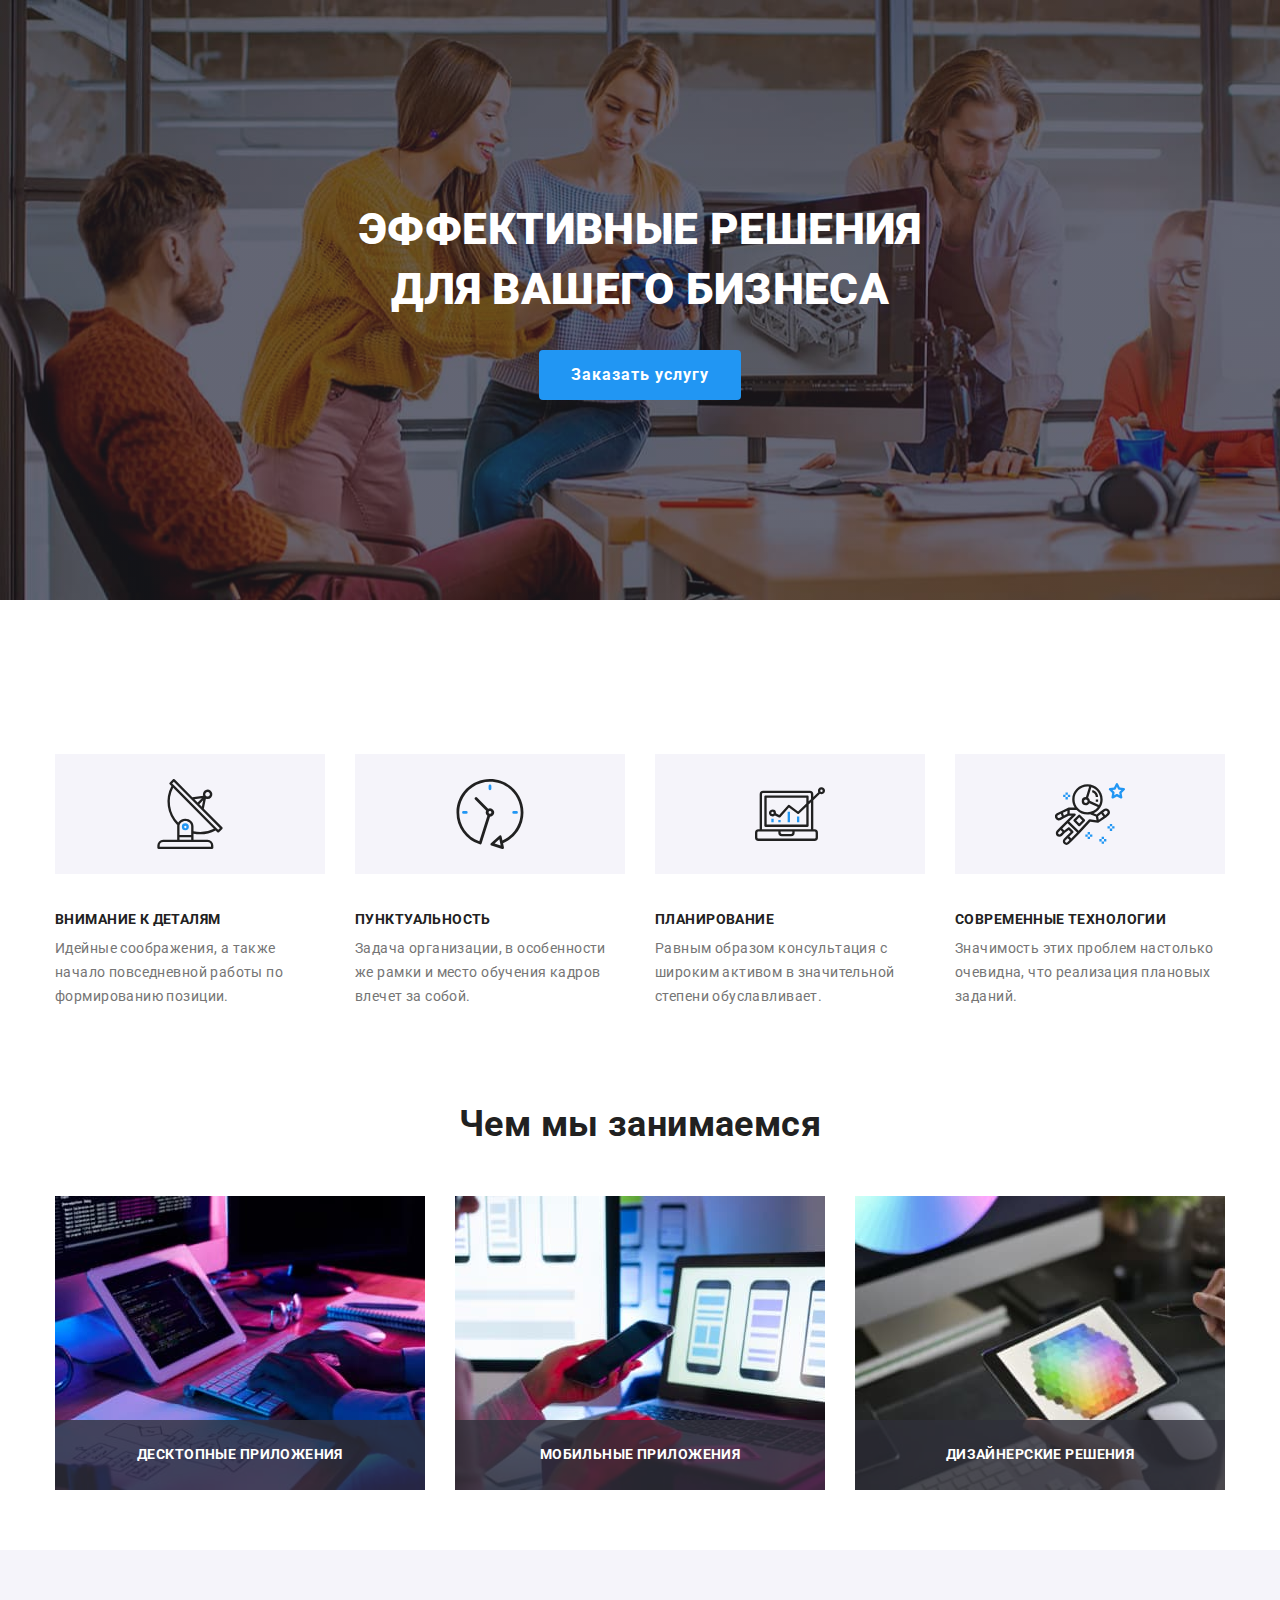
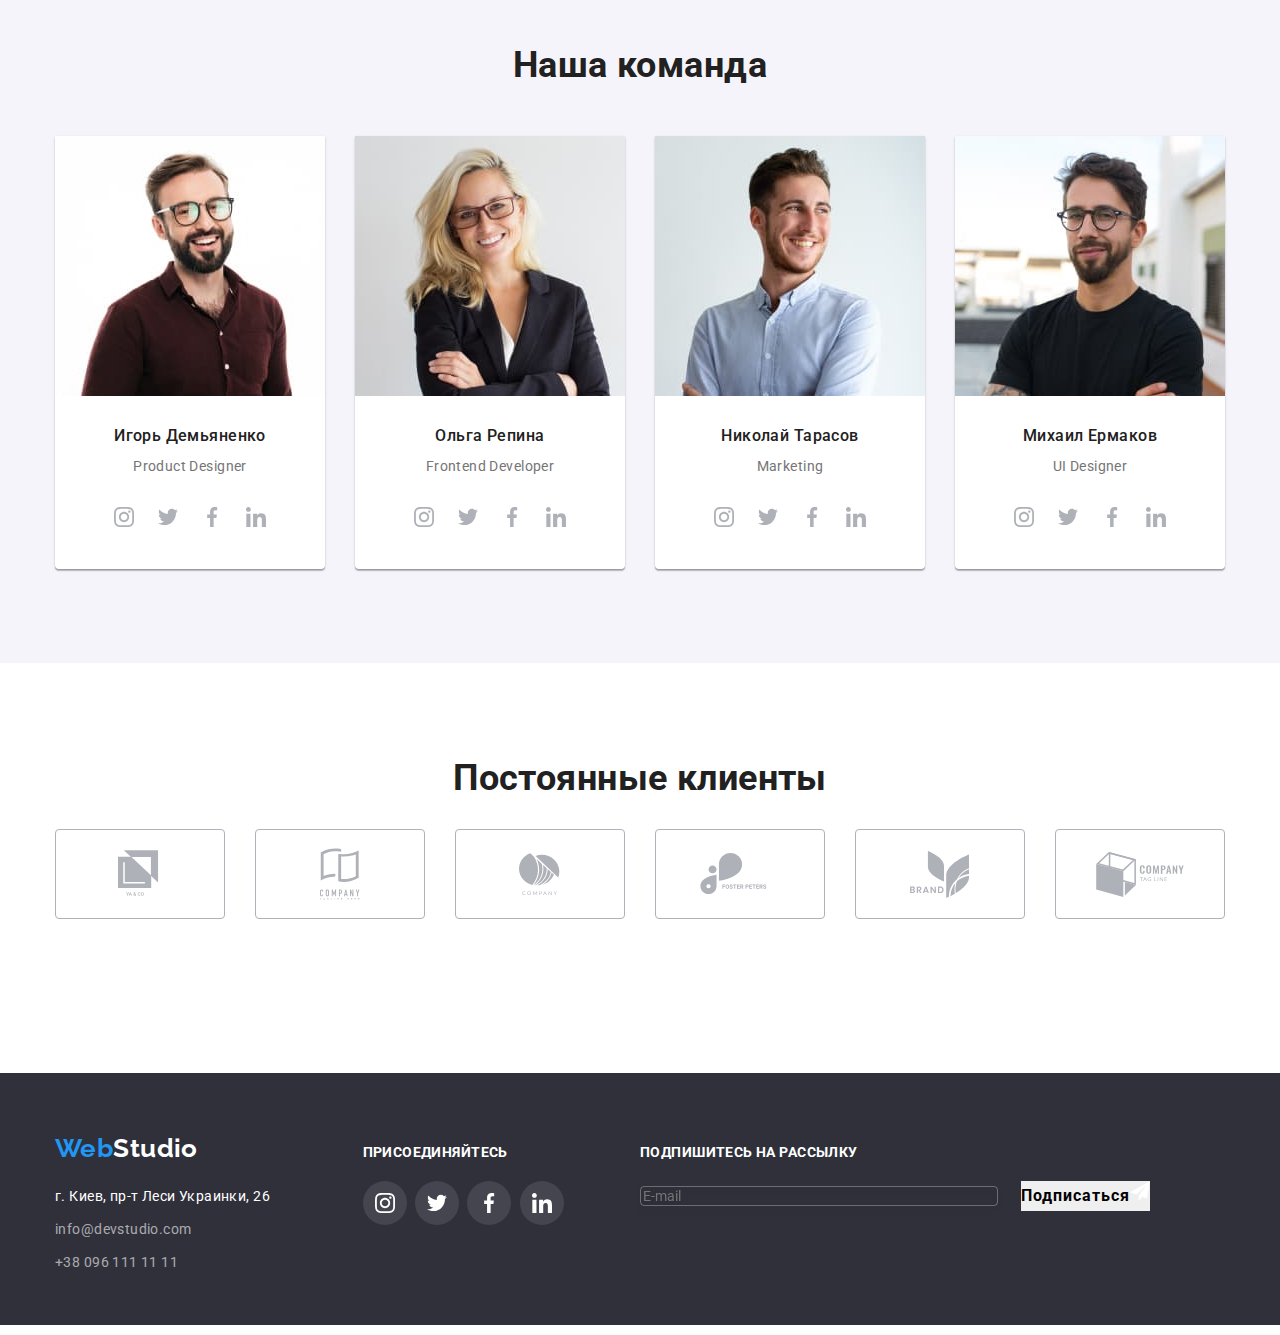
==== commit b24bcfb6: "footer mobile done" ====
--- a/index.html
+++ b/index.html
@@ -391,7 +391,7 @@
     </main>
 
      <!--Footer-->
-     <!-- <footer class="footer">
+     <footer class="footer">
       <div class="container">
         <div class="footer-grid">
           <div class="footer-socials">
@@ -468,7 +468,7 @@
           </div>
         </div>
       </div>
-    </footer> -->
+    </footer>
 
     <!-- Modal window -->
     <!-- <div class="backdrop is-hidden" data-modal>
--- a/css/styles.min.css
+++ b/css/styles.min.css
@@ -1,2 +1,2 @@
-/*! modern-normalize v1.0.0 | MIT License | https://github.com/sindresorhus/modern-normalize */*,::after,::before{box-sizing:border-box}:root{-moz-tab-size:4;tab-size:4}html{line-height:1.15;-webkit-text-size-adjust:100%}body{margin:0}body{font-family:system-ui,-apple-system,'Segoe UI',Roboto,Helvetica,Arial,sans-serif,'Apple Color Emoji','Segoe UI Emoji'}hr{height:0;color:inherit}abbr[title]{text-decoration:underline dotted}b,strong{font-weight:bolder}code,kbd,pre,samp{font-family:ui-monospace,SFMono-Regular,Consolas,'Liberation Mono',Menlo,monospace;font-size:1em}small{font-size:80%}sub,sup{font-size:75%;line-height:0;position:relative;vertical-align:baseline}sub{bottom:-.25em}sup{top:-.5em}table{text-indent:0;border-color:inherit}button,input,optgroup,select,textarea{font-family:inherit;font-size:100%;line-height:1.15;margin:0}button,select{text-transform:none}[type=button],[type=reset],[type=submit],button{-webkit-appearance:button}::-moz-focus-inner{border-style:none;padding:0}:-moz-focusring{outline:1px dotted ButtonText}:-moz-ui-invalid{box-shadow:none}legend{padding:0}progress{vertical-align:baseline}::-webkit-inner-spin-button,::-webkit-outer-spin-button{height:auto}[type=search]{-webkit-appearance:textfield;outline-offset:-2px}::-webkit-search-decoration{-webkit-appearance:none}::-webkit-file-upload-button{-webkit-appearance:button;font:inherit}summary{display:list-item}:root{--main-text-color: #757575;--dark-bg-text-color: #ffffff;--title-color: #212121;--dark-background: #2f303a;--light-background: #f5f4fa;--accent-color: #2196f3;--timing-function: cubic-bezier(0.4, 0, 0.2, 1);--transition-duration: 250ms}body{font-family:'Roboto', sans-serif;font-size:14px;font-weight:400;line-height:1.71;letter-spacing:0.03em;color:var(--main-text-color)}html{box-sizing:border-box}*,*::after,*::before{box-sizing:inherit}button{padding:0;border:0}h1,h2,h3,h4,h5,h6,p,ul{margin:0;padding:0}img{display:block;width:100%;height:auto}.visually-hidden{position:absolute !important;clip:rect(1px 1px 1px 1px);clip:rect(1px, 1px, 1px, 1px);padding:0 !important;border:0 !important;height:1px !important;width:1px !important;overflow:hidden}address{font-style:normal}.link{text-decoration:none;color:inherit}.list{list-style:none;padding-left:0;margin:0}.container{width:100%;margin-right:auto;margin-left:auto;padding-left:15px;padding-right:15px}@media screen and (max-width: 767px){.container{max-width:480px}}@media screen and (min-width: 768px){.container{max-width:768px}}@media screen and (min-width: 1200px){.container{max-width:1200px}}.hero__container{text-align:center}.navigation{display:flex;align-items:center}.site-list{display:flex;align-items:center;justify-content:center;margin-bottom:50px}.site-list__item:not(:last-child){margin-right:8px}.hero__button{font-weight:700;font-size:16px;line-height:1.87;letter-spacing:0.06em;color:var(--dark-bg-text-color);background-color:var(--accent-color);padding:10px 32px 10px 32px;border:var(--accent-color);border-radius:4px;cursor:pointer;transition-property:background-color;transition-duration:var(--transition-duration);transition-timing-function:var(--timing-function)}.hero__button:hover,.hero__button:focus{background-color:#188ce8}.site-list__button{font-family:'Roboto', sans-serif;font-style:normal;font-weight:500;font-size:16px;line-height:1.62;text-align:center;color:var(--title-color);background-color:var(--light-background);padding:6px 22px;border-radius:4px;cursor:pointer;transition:background-color var(--transition-duration) var(--timing-function),color var(--transition-duration) var(--timing-function),box-shadow var(--transition-duration) var(--timing-function)}.site-list__button:hover,.site-list__button:focus{background-color:var(--accent-color);color:var(--dark-bg-text-color);box-shadow:0px 3px 1px rgba(0,0,0,0.1),0px 1px 2px rgba(0,0,0,0.08),0px 2px 2px rgba(0,0,0,0.12)}.footer-socials__button{color:var(--dark-bg-text-color);width:200px;height:50px;margin-left:20px;background:#2196F3;box-shadow:0px 4px 4px rgba(0,0,0,0.15);border-radius:4px}.modal__close-button{position:absolute;top:8px;right:8px;display:flex;align-items:center;justify-content:center;width:30px;height:30px;border-radius:50%;background:var(--dark-bg-text-color);border:1px solid rgba(0,0,0,0.1);box-sizing:border-box;transition:fill var(--transition-duration) var(--timing-function)}.modal__close-button:hover{fill:var(--accent-color);transition:fill var(--transition-duration) var(--timing-function)}.social-icons{display:inline-flex}.social-icons__link{display:flex;justify-content:center;align-items:center;width:44px;height:44px;border-radius:50%;transition-property:background-color;transition-duration:var(--transition-duration);transition-timing-function:var(--timing-function)}.social-icons__link:hover,.social-icons__link:focus{background-color:var(--accent-color)}.social-icons__icon{width:20px;height:20px;fill:#afb1b8;transition-property:fill;transition-duration:250ms;transition-timing-function:cubic-bezier(0.4, 0, 0.2, 1)}.social-icons__icon .social-icons__item+.social-icons__item{margin-left:10px}.footer-socials{flex-basis:calc((50% - 45px) / 2);margin-left:30px}.footer-socials:last-child{flex-basis:calc(50% - 15px);margin-left:0}.footer-socials__title{font-weight:700;font-size:14px;line-height:1.14;margin-top:12px;margin-bottom:20px;text-transform:uppercase;color:var(--dark-bg-text-color)}.footer-socials__icon{width:20px;height:20px;fill:#fff}.footer-socials__items{display:inline-flex}.footer-socials__items:nth-child(n+2){margin-left:5px}.footer-socials__link{display:flex;justify-content:center;align-items:center;width:44px;height:44px;background:rgba(255,255,255,0.1);border-radius:50%;transition:background-color var(--transition-duration) var(--timing-function)}.footer-socials__link:hover,.footer-socials__link:focus{background-color:var(--accent-color)}.header__logo{width:145px;height:30px}.header__logostart{font-family:Raleway;font-weight:700;font-size:26px;line-height:1.19;color:var(--accent-color)}.header__logoend{font-family:Raleway;font-weight:700;font-size:26px;line-height:1.19;color:#000000}.footer__logo{margin-bottom:20px}.footer__logostart{font-family:Raleway;font-weight:700;font-size:26px;line-height:1.19;color:var(--accent-color)}.footer__logoend{font-family:Raleway;font-weight:700;font-size:26px;line-height:1.19;color:#fff}.section-title{font-weight:700;font-size:28px;line-height:1.178;text-align:center;color:var(--title-color)}@media screen and (min-width: 1200px){.section-title{font-size:36px}}.hero__title{font-weight:900;text-transform:uppercase;text-align:center;margin:0 auto 30px;color:var(--dark-bg-text-color)}@media screen and (max-width: 1199px){.hero__title{font-size:26px;line-height:1.61}}@media screen and (min-width: 1200px){.hero__title{max-width:696px;font-size:44px;line-height:1.36}}.forces__title{font-weight:700;font-size:14px;line-height:1.14;letter-spacing:0.03em;text-transform:uppercase;color:var(--title-color);margin-bottom:10px;text-align:center}@media screen and (min-width: 768px){.forces__title{text-align:left}}@media screen and (min-width: 1200px){.forces__title{text-align:left}}.job-title{font-weight:400;font-size:16px;line-height:1.87}.pro-item__title{font-weight:700;color:var(--title-color);letter-spacing:0.06em}.modal__title{font-weight:700;font-size:20px;line-height:1.15;text-align:center;margin-bottom:30px;color:var(--title-color)}.field-title{position:absolute;top:0;left:0;transform:translateY(-16px);font-size:12px;line-height:1.17;letter-spacing:0.01em;color:var(--main-text-color)}.header{border-bottom:1px solid #ececec;background-color:#fff}.header-menu__text,.header-cont__text{font-weight:500;line-height:1.14;letter-spacing:0.02em;color:var(--title-color)}.header-cont__text{color:var(--main-text-color)}.pro-item__text{position:absolute;width:322px;height:168px;font-size:18px;line-height:1.56;color:var(--dark-bg-text-color);opacity:0;transform:translateY(100%);transition:transform var(--transition-duration) var(--timing-function)}.pro-item:hover .pro-item__text{opacity:1;transform:translateY(0)}.modal-form__text{font-size:12px;line-height:1.17;letter-spacing:0.01em;color:rgba(117,117,117,0.5);padding:12px 16px;width:448px;border:1px solid rgba(33,33,33,0.2);box-sizing:border-box;border-radius:4px;resize:none;transition:outline-color var(--transition-duration) var(--timing-function)}.modal-form__text:focus{outline-color:var(--accent-color);transition:outline-color var(--transition-duration) var(--timing-function)}.header-menu__link,.header-cont__link{display:flex;align-items:center;padding-top:32px;padding-bottom:29px;transition-property:color;transition-duration:var(--transition-duration);transition-timing-function:var(--timing-function)}.header-menu__link:hover,.header-menu__link:focus,.header-menu__link:hover,.header-menu__link:focus,.header-cont__link:hover,.header-cont__link:focus,.header-cont__link:hover,.header-cont__link:focus{color:var(--accent-color)}.clients__link{display:flex;justify-content:center;align-items:center;height:90px;border:1px solid #afb1b8;border-radius:4px;fill:#afb1b8;transition-property:border;transition-duration:var(--transition-duration);transition-timing-function:var(--timing-function)}.clients__link:hover,.clients__link:focus{border:1px solid var(--accent-color)}.pro-item__link:focus .pro-item{box-shadow:0px 1px 1px rgba(0,0,0,0.12),0px 4px 4px rgba(0,0,0,0.06),1px 4px 6px rgba(0,0,0,0.16)}.modal-form__agreement-link{color:#2196F3}modal-form__.span-link{margin-left:8.38px}.advantages{margin-top:60px}@media screen and (min-width: 768px){.advantages{display:flex;flex-wrap:wrap;margin-left:-30px}}@media screen and (min-width: 1200px){.advantages{margin-bottom:0}}.advantages__force{box-sizing:border-box}@media screen and (min-width: 768px){.advantages__force{flex-basis:calc((100% - 30px * 2) / 2);margin-left:30px}}@media screen and (min-width: 1200px){.advantages__force{flex-basis:calc((100% - 30px * 4) / 4)}}@media screen and (max-width: 767px){.advantages__force:not(:last-child){margin-bottom:30px}}@media screen and (max-width: 1199px){.advantages__force:nth-child(-n+3){margin-bottom:30px}}@media screen and (min-width: 768px){.team{display:flex;flex-wrap:wrap;margin-left:-30px}}.team__mate{margin-top:30px;text-align:center;background:#ffffff;box-shadow:0px 1px 3px rgba(0,0,0,0.12),0px 1px 1px rgba(0,0,0,0.14),0px 2px 1px rgba(0,0,0,0.2);border-radius:0px 0px 4px 4px;box-sizing:border-box}@media screen and (min-width: 768px){.team__mate{flex-basis:calc((100% - 30px * 2) / 2);margin-left:30px}}@media screen and (min-width: 1200px){.team__mate{flex-basis:calc((100% - 30px * 4) / 4);margin-top:50px}}.project{display:flex;flex-wrap:wrap;margin-left:-30px;margin-top:-30px}.footer-grid{display:flex;flex-wrap:wrap;margin-left:-30px}.hero{padding-top:118px;padding-bottom:118px;background-color:#c4c4c4;background-size:cover;background-repeat:no-repeat}@media screen and (max-width: 767px){.hero{background-image:linear-gradient(to left, rgba(47,48,58,0.4), rgba(47,48,58,0.4)),url(../img2/bg-img-mobile.jpg)}}@media screen and (min-width: 768px){.hero{background-image:linear-gradient(to left, rgba(47,48,58,0.4), rgba(47,48,58,0.4)),url(../img2/bg-img-tablet.jpg)}}@media screen and (min-width: 1200px){.hero{padding-top:200px;padding-bottom:200px;background-image:linear-gradient(to left, rgba(47,48,58,0.4), rgba(47,48,58,0.4)),url(../img2/bg-img-desktop.jpg)}}.forces{background:#fff}@media screen and (min-width: 1200px){.forces{padding-top:94px;padding-bottom:94px}}.wedo{background:#fff}@media screen and (max-width: 1199px){.wedo{display:none}}.team-section{padding-top:60px;padding-bottom:60px;margin-top:60px;background:var(--light-background)}@media screen and (min-width: 1200px){.team-section{padding-top:94px;padding-bottom:94px}}@media screen and (max-width: 1199px){.clients{margin-top:60px}}@media screen and (min-width: 1200px){.clients{padding-top:94px;padding-bottom:94px}}.projects{padding-bottom:94px;padding-top:94px;background-color:#fff}.footer{height:252px;padding-top:60px;padding-bottom:60px;background-color:var(--dark-background)}.footer-menu__address{font-weight:400;font-size:14px;line-height:1.71;margin-bottom:9px;color:var(--dark-bg-text-color)}.footer-menu__contacts{font-weight:400;font-size:14px;line-height:1.71;color:rgba(255,255,255,0.6)}.footer-menu__contacts:not(:last-child){margin-bottom:9px}.header--current::after{content:"";height:4px;border-radius:2px;background-color:var(--accent-color);color:var(--accent-color);width:100%;display:block;transition-property:color;transition-duration:var(--transition-duration);transition-timing-function:var(--timing-function)}.header-cont__icon{margin-right:10px;fill:currentColor}.header-menu,.header-cont{display:flex;flex-direction:row;flex-wrap:wrap;align-content:stretch;justify-content:space-evenly;align-items:baseline}.header-cont{margin-left:auto}.header__item:first-child{margin-left:93px}.header__item:not(:last-child),.header__item:not(:last-child){margin-right:50px}.advantages__icon0::before{content:'';display:inline-block;width:100%;height:120px;margin-bottom:30px;background-repeat:no-repeat;background-position:center;background-color:var(--light-background);background-image:url(../img2/antenna.svg)}.advantages__icon1::before{content:'';display:inline-block;width:100%;height:120px;margin-bottom:30px;background-repeat:no-repeat;background-position:center;background-color:var(--light-background);background-image:url(../img2/clock.svg)}.advantages__icon2::before{content:'';display:inline-block;width:100%;height:120px;margin-bottom:30px;background-repeat:no-repeat;background-position:center;background-color:var(--light-background);background-image:url(../img2/diagram.svg)}.advantages__icon3::before{content:'';display:inline-block;width:100%;height:120px;margin-bottom:30px;background-repeat:no-repeat;background-position:center;background-color:var(--light-background);background-image:url(../img2/astronaut.svg)}.modal-form{display:flexbox;justify-content:center;align-items:center}.modal-form__field,.mpdal-form__textarea{position:relative}.modal-form__icon{position:absolute;top:14px;left:15px;fill:#000000;transition:fill var(--transition-duration) var(--timing-function)}.modal-form__input{width:448px;height:40px;border:1px solid rgba(33,33,33,0.2);box-sizing:border-box;border-radius:4px;padding-left:42px;transition:var(--transition-duration) var(--timing-function)}.modal-form__input:nth-child(-n+3){margin-bottom:28px}.modal-form__input:focus{outline-color:var(--accent-color);transition:outline-color var(--transition-duration) var(--timing-function)}.modal-form__input:focus+.modal-form__icon{fill:var(--accent-color);transition:fill var(--transition-duration) var(--timing-function)}.modal-form__textarea{margin-bottom:20px}.modal-form__checkbox{display:block;align-items:center;justify-content:center;font-size:14px;line-height:1.71;letter-spacing:0.03em;color:var(--main-text-color)}.modal-form__agreement-check{position:absolute;appearance:none;-moz-appearance:none;-webkit-appearance:none}.modal-form__agreement-check:checked+.span-icon{border-color:var(--accent-color);background-color:var(--accent-color);background-image:url("../img2/icon-check.svg");background-size:contain;background-origin:border-box}.modal-form__span-icon{display:inline-block;width:16px;height:15px;margin-right:8.38px;border:solid 2px var(--title-color);border-radius:2px}.modal-form__submit{font-weight:700;font-size:16px;line-height:1.87;letter-spacing:0.06em;color:var(--dark-bg-text-color);background-color:var(--accent-color);padding:10px 55px;margin-top:30px;border:var(--accent-color);border-radius:4px;cursor:pointer;transition-property:background-color;transition-duration:var(--transition-duration);transition-timing-function:var(--timing-function)}.modal-form__submit:hover,.modal-form__submit:focus{background-color:#188ce8}.footer-socials__form{display:flex}.footer-socials__input{width:358px;height:50px;padding-bottom:15px;padding-top:15px;padding-left:16px;background:transparent;border:1px solid rgba(255,255,255,0.3);box-sizing:border-box;filter:drop-shadow(0px 4px 4px rgba(0,0,0,0.15));border-radius:4px}.footer-socials__input:focus{color:rgba(255,255,255,0.6)}.footer-socials__subscribe{display:flex;vertical-align:middle;justify-content:center;font-weight:700;font-size:16px;line-height:1.87;letter-spacing:0.06em}.backdrop{position:fixed;top:0;left:0;width:100%;height:100%;background:rgba(0,0,0,0.2);opacity:1;transition:opacity var(--transition-duration) ease-out 200ms}.backdrop.is-hidden{opacity:0;pointer-events:none}.is-hidden.modal{transform:translateX(0, -100%) scale(0.2)}.modal{position:absolute;top:50%;left:50%;transform:translate(-50%, -50%) scale(1);width:528px;height:581px;padding:40px;text-align:center;background:var(--dark-bg-text-color);box-shadow:0px 1px 3px rgba(0,0,0,0.12),0px 1px 1px rgba(0,0,0,0.14),0px 2px 1px rgba(0,0,0,0.2);border-radius:4px;transform:translateX(0, -100%) scale(0.2);transition:transform var(--transition-duration) ease-in-out 300ms}.wedo-menu{display:flex;flex-wrap:wrap;margin-top:50px}.wedo-menu__work{position:relative}.wedo-menu__work:not(:last-child){margin-right:30px}.wedo-menu__details{position:absolute;bottom:0;left:0;right:0;background-color:rgba(47,48,58,0.8);padding-top:27px;padding-bottom:27px;pointer-events:none}.wedo-menu__header{font-weight:700;font-size:14px;line-height:1.14;text-align:center;text-transform:uppercase;color:var(--dark-bg-text-color)}.team__position{margin-top:10px;margin-bottom:16px}.team__info{padding-top:30px;padding-bottom:30px}.project-name{font-weight:400;font-size:16px;line-height:1.87}.team__name{font-weight:500;font-size:16px;line-height:1.187;text-align:center;color:var(--title-color)}.clients__list{display:flex;flex-wrap:wrap;margin-left:-30px}.clients__item{flex-basis:calc((100% - 30px * 2) / 2);margin-left:30px;margin-top:30px}@media screen and (min-width: 768px){.clients__item{flex-basis:calc((100% - 30px * 3) / 3)}}@media screen and (min-width: 1200px){.clients__item{flex-basis:calc((100% - 30px * 6) / 6)}}.clients__icon{fill:#afb1b8;transition-property:fill;transition-duration:var(--transition-duration);transition-timing-function:var(--timing-function)}.clients__item:hover .clients__icon,.clients__item:focus .clients__icon{fill:var(--accent-color)}.pro-item{flex-basis:calc((100% - 30px * 3) / 3);margin-left:30px;margin-top:30px;background:#ffffff;border:1px solid #eeeeee;box-sizing:border-box;transition:box-shadow var(--transition-duration) var(--timing-function)}.pro-item:hover,.pro-item:focus{box-shadow:0px 1px 1px rgba(0,0,0,0.12),0px 4px 4px rgba(0,0,0,0.06),1px 4px 6px rgba(0,0,0,0.16)}.pro-item:hover .pro-item__img::before,.pro-item:focus .pro-item__img::before{opacity:1;transform:translateY(0)}.pro-item__img{position:relative;display:flex;align-items:center;justify-content:center;overflow:hidden}.pro-item__img::before{content:"";position:absolute;width:100%;height:100%;background:rgba(33,150,243,0.9);transform:translateY(100%);transition:transform var(--transition-duration) var(--timing-function)}.pro-item__name{padding:20px 24px}.projects-list{font-size:18px;line-height:2}
+/*! modern-normalize v1.0.0 | MIT License | https://github.com/sindresorhus/modern-normalize */*,::after,::before{box-sizing:border-box}:root{-moz-tab-size:4;tab-size:4}html{line-height:1.15;-webkit-text-size-adjust:100%}body{margin:0}body{font-family:system-ui,-apple-system,'Segoe UI',Roboto,Helvetica,Arial,sans-serif,'Apple Color Emoji','Segoe UI Emoji'}hr{height:0;color:inherit}abbr[title]{text-decoration:underline dotted}b,strong{font-weight:bolder}code,kbd,pre,samp{font-family:ui-monospace,SFMono-Regular,Consolas,'Liberation Mono',Menlo,monospace;font-size:1em}small{font-size:80%}sub,sup{font-size:75%;line-height:0;position:relative;vertical-align:baseline}sub{bottom:-.25em}sup{top:-.5em}table{text-indent:0;border-color:inherit}button,input,optgroup,select,textarea{font-family:inherit;font-size:100%;line-height:1.15;margin:0}button,select{text-transform:none}[type=button],[type=reset],[type=submit],button{-webkit-appearance:button}::-moz-focus-inner{border-style:none;padding:0}:-moz-focusring{outline:1px dotted ButtonText}:-moz-ui-invalid{box-shadow:none}legend{padding:0}progress{vertical-align:baseline}::-webkit-inner-spin-button,::-webkit-outer-spin-button{height:auto}[type=search]{-webkit-appearance:textfield;outline-offset:-2px}::-webkit-search-decoration{-webkit-appearance:none}::-webkit-file-upload-button{-webkit-appearance:button;font:inherit}summary{display:list-item}:root{--main-text-color: #757575;--dark-bg-text-color: #ffffff;--title-color: #212121;--dark-background: #2f303a;--light-background: #f5f4fa;--accent-color: #2196f3;--timing-function: cubic-bezier(0.4, 0, 0.2, 1);--transition-duration: 250ms}body{font-family:'Roboto', sans-serif;font-size:14px;font-weight:400;line-height:1.71;letter-spacing:0.03em;color:var(--main-text-color)}html{box-sizing:border-box}*,*::after,*::before{box-sizing:inherit}button{padding:0;border:0}h1,h2,h3,h4,h5,h6,p,ul{margin:0;padding:0}img{display:block;width:100%;height:auto}.visually-hidden{position:absolute !important;clip:rect(1px 1px 1px 1px);clip:rect(1px, 1px, 1px, 1px);padding:0 !important;border:0 !important;height:1px !important;width:1px !important;overflow:hidden}address{font-style:normal}.link{text-decoration:none;color:inherit}.list{list-style:none;padding-left:0;margin:0}.container{width:100%;margin-right:auto;margin-left:auto;padding-left:15px;padding-right:15px}@media screen and (max-width: 767px){.container{max-width:480px}}@media screen and (min-width: 768px){.container{max-width:768px}}@media screen and (min-width: 1200px){.container{max-width:1200px}}.hero__container{text-align:center}.navigation{display:flex;align-items:center}.site-list{display:flex;flex-wrap:wrap}@media screen and (max-width: 767px){.site-list{align-items:center;justify-content:center}}@media screen and (min-width: 768px){.site-list{justify-content:center;margin-bottom:30px;margin-top:60px}}@media screen and (min-width: 1200px){.site-list{margin-bottom:50px}}.site-list__item:not(:last-child){margin-right:8px}.hero__button{font-weight:700;font-size:16px;line-height:1.87;letter-spacing:0.06em;color:var(--dark-bg-text-color);background-color:var(--accent-color);padding:10px 32px 10px 32px;border:var(--accent-color);border-radius:4px;cursor:pointer;transition-property:background-color;transition-duration:var(--transition-duration);transition-timing-function:var(--timing-function)}.hero__button:hover,.hero__button:focus{background-color:#188ce8}.site-list__button{font-family:'Roboto', sans-serif;font-style:normal;font-weight:500;font-size:16px;line-height:1.62;text-align:center;color:var(--title-color);background-color:var(--light-background);padding:6px 22px;border-radius:4px;cursor:pointer;transition:background-color var(--transition-duration) var(--timing-function),color var(--transition-duration) var(--timing-function),box-shadow var(--transition-duration) var(--timing-function)}.site-list__button:hover,.site-list__button:focus{background-color:var(--accent-color);color:var(--dark-bg-text-color);box-shadow:0px 3px 1px rgba(0,0,0,0.1),0px 1px 2px rgba(0,0,0,0.08),0px 2px 2px rgba(0,0,0,0.12)}@media screen and (max-width: 1199px){.footer-socials__button{color:var(--dark-bg-text-color);width:200px;height:50px;margin-top:20px;background:#2196F3;box-shadow:0px 4px 4px rgba(0,0,0,0.15);border-radius:4px}}@media screen and (min-width: 1200px){.footer-socials__button{margin-left:20px}}.modal__close-button{position:absolute;top:8px;right:8px;display:flex;align-items:center;justify-content:center;width:30px;height:30px;border-radius:50%;background:var(--dark-bg-text-color);border:1px solid rgba(0,0,0,0.1);box-sizing:border-box;transition:fill var(--transition-duration) var(--timing-function)}.modal__close-button:hover{fill:var(--accent-color);transition:fill var(--transition-duration) var(--timing-function)}.social-icons{display:inline-flex}.social-icons__link{display:flex;justify-content:center;align-items:center;width:44px;height:44px;border-radius:50%;transition-property:background-color;transition-duration:var(--transition-duration);transition-timing-function:var(--timing-function)}.social-icons__link:hover,.social-icons__link:focus{background-color:var(--accent-color)}.social-icons__link:hover .social-icons__icon,.social-icons__link:focus .social-icons__icon{fill:#fff}.social-icons__icon{width:20px;height:20px;fill:#afb1b8;transition-property:fill;transition-duration:250ms;transition-timing-function:cubic-bezier(0.4, 0, 0.2, 1)}.social-icons__icon .social-icons__item+.social-icons__item{margin-left:10px}.footer-socials__title{font-weight:700;font-size:14px;line-height:1.14;margin-top:12px;margin-bottom:20px;text-transform:uppercase;color:var(--dark-bg-text-color)}.footer-socials__icon{width:20px;height:20px;fill:#fff}.footer-socials__items{display:inline-flex}.footer-socials__items:nth-child(n+2){margin-left:5px}.footer-socials__link{display:flex;justify-content:center;align-items:center;width:44px;height:44px;background:rgba(255,255,255,0.1);border-radius:50%;transition:background-color var(--transition-duration) var(--timing-function)}.footer-socials__link:hover,.footer-socials__link:focus{background-color:var(--accent-color)}.header__logo{width:145px;height:30px}.header__logostart{font-family:Raleway;font-weight:700;font-size:26px;line-height:1.19;color:var(--accent-color)}.header__logoend{font-family:Raleway;font-weight:700;font-size:26px;line-height:1.19;color:#000000}.footer__logo{margin-bottom:20px}.footer__logostart{font-family:Raleway;font-weight:700;font-size:26px;line-height:1.19;color:var(--accent-color)}.footer__logoend{font-family:Raleway;font-weight:700;font-size:26px;line-height:1.19;color:#fff}.section-title{font-weight:700;font-size:28px;line-height:1.178;text-align:center;color:var(--title-color)}@media screen and (min-width: 1200px){.section-title{font-size:36px}}.hero__title{font-weight:900;text-transform:uppercase;text-align:center;margin:0 auto 30px;color:var(--dark-bg-text-color)}@media screen and (max-width: 1199px){.hero__title{font-size:26px;line-height:1.61}}@media screen and (min-width: 1200px){.hero__title{max-width:696px;font-size:44px;line-height:1.36}}.forces__title{font-weight:700;font-size:14px;line-height:1.14;letter-spacing:0.03em;text-transform:uppercase;color:var(--title-color);margin-bottom:10px;text-align:center}@media screen and (min-width: 768px){.forces__title{text-align:left}}@media screen and (min-width: 1200px){.forces__title{text-align:left}}.job-title{font-weight:400;font-size:16px;line-height:1.87}.pro-item__title{font-weight:700;color:var(--title-color);letter-spacing:0.06em}.modal__title{font-weight:700;font-size:20px;line-height:1.15;text-align:center;margin-bottom:30px;color:var(--title-color)}.field-title{position:absolute;top:0;left:0;transform:translateY(-16px);font-size:12px;line-height:1.17;letter-spacing:0.01em;color:var(--main-text-color)}.header{border-bottom:1px solid #ececec;background-color:#fff}.header-menu__text,.header-cont__text{font-weight:500;line-height:1.14;letter-spacing:0.02em;color:var(--title-color)}.header-cont__text{color:var(--main-text-color)}.pro-item__text{position:absolute;width:322px;height:168px;font-size:18px;line-height:1.56;color:var(--dark-bg-text-color);opacity:0;transform:translateY(100%);transition:transform var(--transition-duration) var(--timing-function)}.pro-item:hover .pro-item__text{opacity:1;transform:translateY(0)}.modal-form__text{font-size:12px;line-height:1.17;letter-spacing:0.01em;color:rgba(117,117,117,0.5);padding:12px 16px;width:448px;border:1px solid rgba(33,33,33,0.2);box-sizing:border-box;border-radius:4px;resize:none;transition:outline-color var(--transition-duration) var(--timing-function)}.modal-form__text:focus{outline-color:var(--accent-color);transition:outline-color var(--transition-duration) var(--timing-function)}.header-menu__link,.header-cont__link{display:flex;align-items:center;padding-top:32px;padding-bottom:29px;transition-property:color;transition-duration:var(--transition-duration);transition-timing-function:var(--timing-function)}.header-menu__link:hover,.header-menu__link:focus,.header-menu__link:hover,.header-menu__link:focus,.header-cont__link:hover,.header-cont__link:focus,.header-cont__link:hover,.header-cont__link:focus{color:var(--accent-color)}.clients__link{display:flex;justify-content:center;align-items:center;height:90px;border:1px solid #afb1b8;border-radius:4px;fill:#afb1b8;transition-property:border;transition-duration:var(--transition-duration);transition-timing-function:var(--timing-function)}.clients__link:hover,.clients__link:focus{border:1px solid var(--accent-color)}.pro-item__link:focus .pro-item{box-shadow:0px 1px 1px rgba(0,0,0,0.12),0px 4px 4px rgba(0,0,0,0.06),1px 4px 6px rgba(0,0,0,0.16)}.modal-form__agreement-link{color:#2196F3}modal-form__.span-link{margin-left:8.38px}.advantages{margin-top:60px}@media screen and (min-width: 768px){.advantages{display:flex;flex-wrap:wrap;margin-left:-30px}}@media screen and (min-width: 1200px){.advantages{margin-bottom:0}}.advantages__force{box-sizing:border-box}@media screen and (min-width: 768px){.advantages__force{flex-basis:calc((100% - 30px * 2) / 2);margin-left:30px}}@media screen and (min-width: 1200px){.advantages__force{flex-basis:calc((100% - 30px * 4) / 4)}}@media screen and (max-width: 767px){.advantages__force:not(:last-child){margin-bottom:30px}}@media screen and (max-width: 1199px){.advantages__force:nth-child(-n+3){margin-bottom:30px}}@media screen and (min-width: 768px){.team{display:flex;flex-wrap:wrap;margin-left:-30px}}.team__mate{margin-top:30px;text-align:center;background:#ffffff;box-shadow:0px 1px 3px rgba(0,0,0,0.12),0px 1px 1px rgba(0,0,0,0.14),0px 2px 1px rgba(0,0,0,0.2);border-radius:0px 0px 4px 4px;box-sizing:border-box}@media screen and (min-width: 768px){.team__mate{flex-basis:calc((100% - 30px * 2) / 2);margin-left:30px}}@media screen and (min-width: 1200px){.team__mate{flex-basis:calc((100% - 30px * 4) / 4);margin-top:50px}}@media screen and (min-width: 768px){.project{display:flex;flex-wrap:wrap;margin-left:-30px;margin-top:-30px}}.pro-item{background:#ffffff;border:1px solid #eeeeee;box-sizing:border-box;transition:box-shadow var(--transition-duration) var(--timing-function)}.pro-item:hover,.pro-item:focus{box-shadow:0px 1px 1px rgba(0,0,0,0.12),0px 4px 4px rgba(0,0,0,0.06),1px 4px 6px rgba(0,0,0,0.16)}.pro-item:hover .pro-item__img::before,.pro-item:focus .pro-item__img::before{opacity:1;transform:translateY(0)}@media screen and (min-width: 768px){.pro-item{flex-basis:calc((100% - 30px * 2) / 2);margin-left:30px;margin-top:30px}}@media screen and (min-width: 1200px){.pro-item{flex-basis:calc((100% - 30px * 3) / 3)}}@media screen and (min-width: 768px){.footer-grid{display:flex;flex-wrap:wrap;margin-left:-30px}}.footer-socials:not(:last-child){margin-bottom:60px}@media screen and (max-width: 767px){.footer-socials{text-align:center}}@media screen and (min-width: 768px){.footer-socials{flex-basis:calc((100% - 60px) / 2);margin-left:30px}}@media screen and (min-width: 1200px){.footer-socials{flex-basis:calc((50% - 45px) / 2);margin-left:30px}.footer-socials:last-child{flex-basis:calc(50% - 15px);margin-left:0}}.hero{padding-top:118px;padding-bottom:118px;background-color:#c4c4c4;background-size:cover;background-repeat:no-repeat}@media screen and (max-width: 767px){.hero{background-image:linear-gradient(to left, rgba(47,48,58,0.4), rgba(47,48,58,0.4)),url(../img2/bg-img-mobile.jpg)}}@media screen and (min-width: 768px){.hero{background-image:linear-gradient(to left, rgba(47,48,58,0.4), rgba(47,48,58,0.4)),url(../img2/bg-img-tablet.jpg)}}@media screen and (min-width: 1200px){.hero{padding-top:200px;padding-bottom:200px;background-image:linear-gradient(to left, rgba(47,48,58,0.4), rgba(47,48,58,0.4)),url(../img2/bg-img-desktop.jpg)}}.forces{background:#fff}@media screen and (min-width: 1200px){.forces{padding-top:94px;padding-bottom:94px}}.wedo{background:#fff}@media screen and (max-width: 1199px){.wedo{display:none}}.team-section{padding-top:60px;padding-bottom:60px;margin-top:60px;background:var(--light-background)}@media screen and (min-width: 1200px){.team-section{padding-top:94px;padding-bottom:94px}}@media screen and (max-width: 1199px){.clients{margin-top:60px}}@media screen and (min-width: 1200px){.clients{padding-top:94px;padding-bottom:94px}}.projects{background-color:#fff}@media screen and (min-width: 1200px){.projects{padding-bottom:94px;padding-top:94px}}.footer{height:603px;padding-top:60px;padding-bottom:60px;margin-top:60px;background-color:var(--dark-background)}@media screen and (min-width: 1200px){.footer{height:252px}}.footer-menu__address{font-weight:400;font-size:14px;line-height:1.71;color:var(--dark-bg-text-color);margin-bottom:9px}@media screen and (max-width: 1199px){.footer-menu__address{margin-bottom:8px}}.footer-menu__contacts{font-weight:400;font-size:14px;line-height:1.71;color:rgba(255,255,255,0.6)}.footer-menu__contacts:not(:last-child){margin-bottom:9px}@media screen and (max-width: 1199px){.footer-menu__contacts:not(:last-child){margin-bottom:8px}}.header--current::after{content:"";height:4px;border-radius:2px;background-color:var(--accent-color);color:var(--accent-color);width:100%;display:block;transition-property:color;transition-duration:var(--transition-duration);transition-timing-function:var(--timing-function)}.header-cont__icon{margin-right:10px;fill:currentColor}.header-menu,.header-cont{display:flex;flex-direction:row;flex-wrap:wrap;align-content:stretch;justify-content:space-evenly;align-items:baseline}.header-cont{margin-left:auto}.header__item:first-child{margin-left:93px}.header__item:not(:last-child),.header__item:not(:last-child){margin-right:50px}.advantages__icon0::before{content:'';display:inline-block;width:100%;height:120px;margin-bottom:30px;background-repeat:no-repeat;background-position:center;background-color:var(--light-background);background-image:url(../img2/antenna.svg)}.advantages__icon1::before{content:'';display:inline-block;width:100%;height:120px;margin-bottom:30px;background-repeat:no-repeat;background-position:center;background-color:var(--light-background);background-image:url(../img2/clock.svg)}.advantages__icon2::before{content:'';display:inline-block;width:100%;height:120px;margin-bottom:30px;background-repeat:no-repeat;background-position:center;background-color:var(--light-background);background-image:url(../img2/diagram.svg)}.advantages__icon3::before{content:'';display:inline-block;width:100%;height:120px;margin-bottom:30px;background-repeat:no-repeat;background-position:center;background-color:var(--light-background);background-image:url(../img2/astronaut.svg)}.modal-form{display:flexbox;justify-content:center;align-items:center}.modal-form__field,.mpdal-form__textarea{position:relative}.modal-form__icon{position:absolute;top:14px;left:15px;fill:#000000;transition:fill var(--transition-duration) var(--timing-function)}.modal-form__input{width:448px;height:40px;border:1px solid rgba(33,33,33,0.2);box-sizing:border-box;border-radius:4px;padding-left:42px;transition:var(--transition-duration) var(--timing-function)}.modal-form__input:nth-child(-n+3){margin-bottom:28px}.modal-form__input:focus{outline-color:var(--accent-color);transition:outline-color var(--transition-duration) var(--timing-function)}.modal-form__input:focus+.modal-form__icon{fill:var(--accent-color);transition:fill var(--transition-duration) var(--timing-function)}.modal-form__textarea{margin-bottom:20px}.modal-form__checkbox{display:block;align-items:center;justify-content:center;font-size:14px;line-height:1.71;letter-spacing:0.03em;color:var(--main-text-color)}.modal-form__agreement-check{position:absolute;appearance:none;-moz-appearance:none;-webkit-appearance:none}.modal-form__agreement-check:checked+.span-icon{border-color:var(--accent-color);background-color:var(--accent-color);background-image:url("../img2/icon-check.svg");background-size:contain;background-origin:border-box}.modal-form__span-icon{display:inline-block;width:16px;height:15px;margin-right:8.38px;border:solid 2px var(--title-color);border-radius:2px}.modal-form__submit{font-weight:700;font-size:16px;line-height:1.87;letter-spacing:0.06em;color:var(--dark-bg-text-color);background-color:var(--accent-color);padding:10px 55px;margin-top:30px;border:var(--accent-color);border-radius:4px;cursor:pointer;transition-property:background-color;transition-duration:var(--transition-duration);transition-timing-function:var(--timing-function)}.modal-form__submit:hover,.modal-form__submit:focus{background-color:#188ce8}@media screen and (max-width: 1199px){.footer-socials__form{display:flex;flex-wrap:wrap;justify-content:center}}.footer-socials__input{background:transparent;border:1px solid rgba(255,255,255,0.3);box-sizing:border-box;filter:drop-shadow(0px 4px 4px rgba(0,0,0,0.15));border-radius:4px}.footer-socials__input:focus{color:rgba(255,255,255,0.6)}@media screen and (max-width: 1199px){.footer-socials__input{width:450px;height:50px;padding-bottom:15px;padding-top:15px;padding-left:16px}}@media screen and (min-width: 1200px){.footer-socials__input{width:358px}}.footer-socials__subscribe{display:flex;vertical-align:middle;justify-content:center;font-weight:700;font-size:16px;line-height:1.87;letter-spacing:0.06em}.backdrop{position:fixed;top:0;left:0;width:100%;height:100%;background:rgba(0,0,0,0.2);opacity:1;transition:opacity var(--transition-duration) ease-out 200ms}.backdrop.is-hidden{opacity:0;pointer-events:none}.is-hidden.modal{transform:translateX(0, -100%) scale(0.2)}.modal{position:absolute;top:50%;left:50%;transform:translate(-50%, -50%) scale(1);width:528px;height:581px;padding:40px;text-align:center;background:var(--dark-bg-text-color);box-shadow:0px 1px 3px rgba(0,0,0,0.12),0px 1px 1px rgba(0,0,0,0.14),0px 2px 1px rgba(0,0,0,0.2);border-radius:4px;transform:translateX(0, -100%) scale(0.2);transition:transform var(--transition-duration) ease-in-out 300ms}.wedo-menu{display:flex;flex-wrap:wrap;margin-top:50px}.wedo-menu__work{position:relative}.wedo-menu__work:not(:last-child){margin-right:30px}.wedo-menu__details{position:absolute;bottom:0;left:0;right:0;background-color:rgba(47,48,58,0.8);padding-top:27px;padding-bottom:27px;pointer-events:none}.wedo-menu__header{font-weight:700;font-size:14px;line-height:1.14;text-align:center;text-transform:uppercase;color:var(--dark-bg-text-color)}.team__position{margin-top:10px;margin-bottom:16px}.team__info{padding-top:30px;padding-bottom:30px}.project-name{font-weight:400;font-size:16px;line-height:1.87}.team__name{font-weight:500;font-size:16px;line-height:1.187;text-align:center;color:var(--title-color)}.clients__list{display:flex;flex-wrap:wrap;margin-left:-30px}.clients__item{flex-basis:calc((100% - 30px * 2) / 2);margin-left:30px;margin-top:30px}@media screen and (min-width: 768px){.clients__item{flex-basis:calc((100% - 30px * 3) / 3)}}@media screen and (min-width: 1200px){.clients__item{flex-basis:calc((100% - 30px * 6) / 6)}}.clients__icon{fill:#afb1b8;transition-property:fill;transition-duration:var(--transition-duration);transition-timing-function:var(--timing-function)}.clients__item:hover .clients__icon,.clients__item:focus .clients__icon{fill:var(--accent-color)}.pro-item__img{position:relative;display:flex;align-items:center;justify-content:center;overflow:hidden}.pro-item__img::before{content:"";position:absolute;width:100%;height:100%;background:rgba(33,150,243,0.9);transform:translateY(100%);transition:transform var(--transition-duration) var(--timing-function)}.pro-item__name{padding:20px 24px}.projects-list{font-size:18px;line-height:2}
 /*# sourceMappingURL=styles.min.css.map */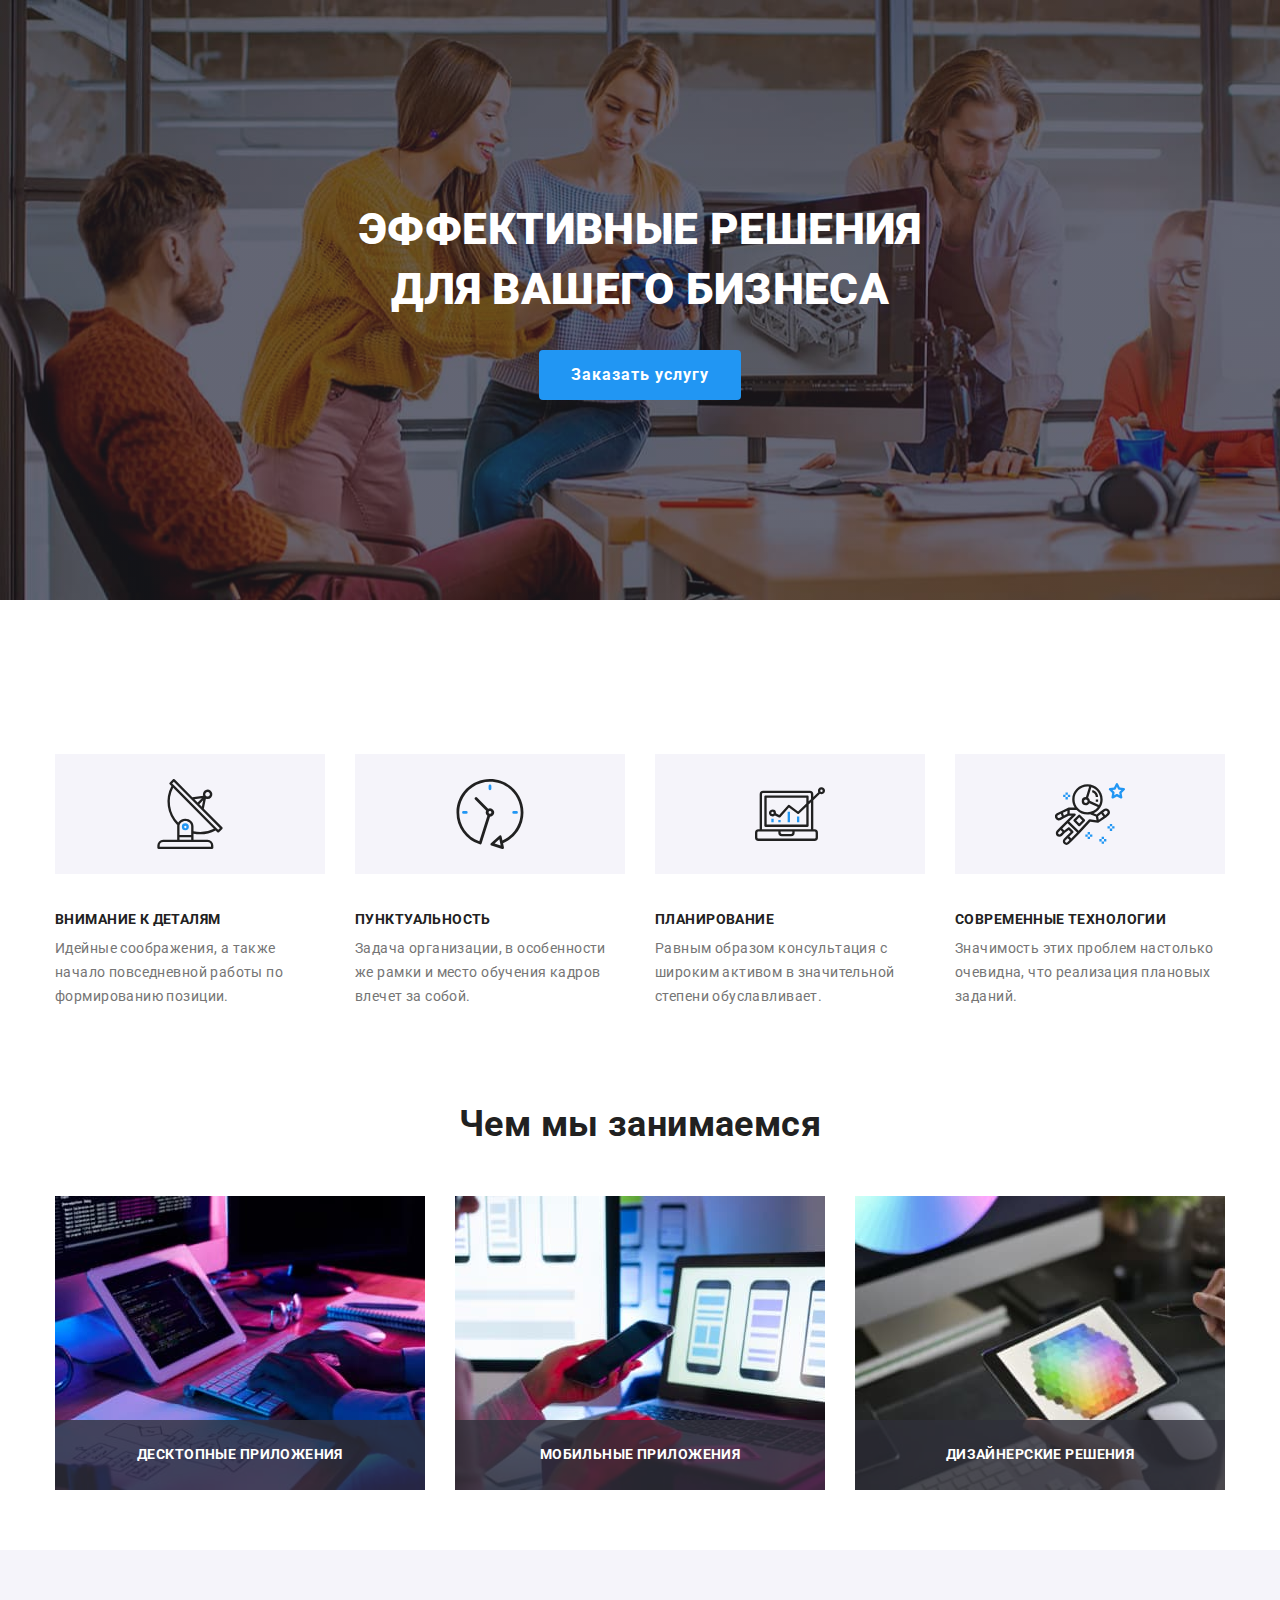
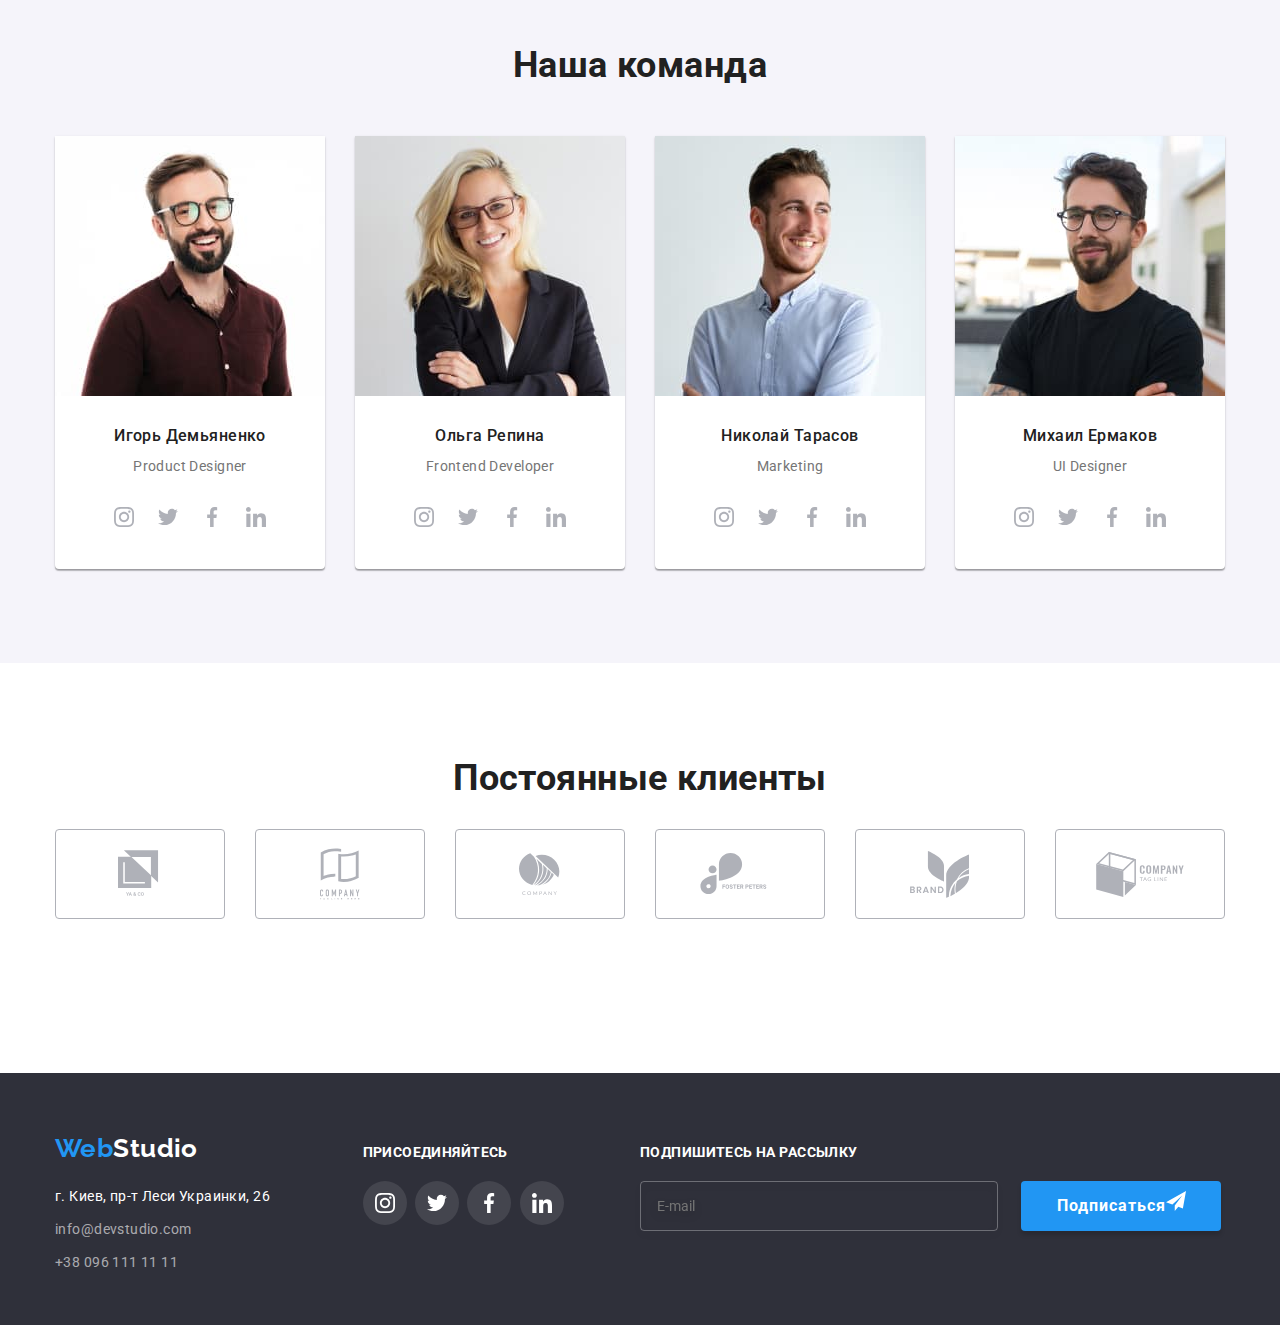
==== commit faad632d: "modal done" ====
--- a/index.html
+++ b/index.html
@@ -471,17 +471,17 @@
     </footer>
 
     <!-- Modal window -->
-    <!-- <div class="backdrop is-hidden" data-modal>
+    <div class="backdrop is-hidden" data-modal>
       <div class="modal">
         <button class="modal__close-button" data-modal-close>
           <svg  width="18px" height="18px">
             <use href="./img2/symbol-defs.svg#icon-close-black"></use>
           </svg>
-        </button> -->
+        </button>
 
         <!-- Fofm -->
         
-          <!-- <p class="modal__title">Оставьте свои данные, мы вам перезвоним</p>
+          <p class="modal__title">Оставьте свои данные, мы вам перезвоним</p>
 
           <form class="modal-form" >
            <div class="modal-form__field" autocomplete="off">
@@ -531,7 +531,7 @@
               <button type="submit" class="modal-form__submit">Отправить</button>
         </form>
       </div>
-    </div> -->
+    </div>
 
     <script src="./js/modal.js"></script>
   </body>
--- a/css/styles.min.css
+++ b/css/styles.min.css
@@ -1,2 +1,2 @@
-/*! modern-normalize v1.0.0 | MIT License | https://github.com/sindresorhus/modern-normalize */*,::after,::before{box-sizing:border-box}:root{-moz-tab-size:4;tab-size:4}html{line-height:1.15;-webkit-text-size-adjust:100%}body{margin:0}body{font-family:system-ui,-apple-system,'Segoe UI',Roboto,Helvetica,Arial,sans-serif,'Apple Color Emoji','Segoe UI Emoji'}hr{height:0;color:inherit}abbr[title]{text-decoration:underline dotted}b,strong{font-weight:bolder}code,kbd,pre,samp{font-family:ui-monospace,SFMono-Regular,Consolas,'Liberation Mono',Menlo,monospace;font-size:1em}small{font-size:80%}sub,sup{font-size:75%;line-height:0;position:relative;vertical-align:baseline}sub{bottom:-.25em}sup{top:-.5em}table{text-indent:0;border-color:inherit}button,input,optgroup,select,textarea{font-family:inherit;font-size:100%;line-height:1.15;margin:0}button,select{text-transform:none}[type=button],[type=reset],[type=submit],button{-webkit-appearance:button}::-moz-focus-inner{border-style:none;padding:0}:-moz-focusring{outline:1px dotted ButtonText}:-moz-ui-invalid{box-shadow:none}legend{padding:0}progress{vertical-align:baseline}::-webkit-inner-spin-button,::-webkit-outer-spin-button{height:auto}[type=search]{-webkit-appearance:textfield;outline-offset:-2px}::-webkit-search-decoration{-webkit-appearance:none}::-webkit-file-upload-button{-webkit-appearance:button;font:inherit}summary{display:list-item}:root{--main-text-color: #757575;--dark-bg-text-color: #ffffff;--title-color: #212121;--dark-background: #2f303a;--light-background: #f5f4fa;--accent-color: #2196f3;--timing-function: cubic-bezier(0.4, 0, 0.2, 1);--transition-duration: 250ms}body{font-family:'Roboto', sans-serif;font-size:14px;font-weight:400;line-height:1.71;letter-spacing:0.03em;color:var(--main-text-color)}html{box-sizing:border-box}*,*::after,*::before{box-sizing:inherit}button{padding:0;border:0}h1,h2,h3,h4,h5,h6,p,ul{margin:0;padding:0}img{display:block;width:100%;height:auto}.visually-hidden{position:absolute !important;clip:rect(1px 1px 1px 1px);clip:rect(1px, 1px, 1px, 1px);padding:0 !important;border:0 !important;height:1px !important;width:1px !important;overflow:hidden}address{font-style:normal}.link{text-decoration:none;color:inherit}.list{list-style:none;padding-left:0;margin:0}.container{width:100%;margin-right:auto;margin-left:auto;padding-left:15px;padding-right:15px}@media screen and (max-width: 767px){.container{max-width:480px}}@media screen and (min-width: 768px){.container{max-width:768px}}@media screen and (min-width: 1200px){.container{max-width:1200px}}.hero__container{text-align:center}.navigation{display:flex;align-items:center}.site-list{display:flex;flex-wrap:wrap}@media screen and (max-width: 767px){.site-list{align-items:center;justify-content:center}}@media screen and (min-width: 768px){.site-list{justify-content:center;margin-bottom:30px;margin-top:60px}}@media screen and (min-width: 1200px){.site-list{margin-bottom:50px}}.site-list__item:not(:last-child){margin-right:8px}.hero__button{font-weight:700;font-size:16px;line-height:1.87;letter-spacing:0.06em;color:var(--dark-bg-text-color);background-color:var(--accent-color);padding:10px 32px 10px 32px;border:var(--accent-color);border-radius:4px;cursor:pointer;transition-property:background-color;transition-duration:var(--transition-duration);transition-timing-function:var(--timing-function)}.hero__button:hover,.hero__button:focus{background-color:#188ce8}.site-list__button{font-family:'Roboto', sans-serif;font-style:normal;font-weight:500;font-size:16px;line-height:1.62;text-align:center;color:var(--title-color);background-color:var(--light-background);padding:6px 22px;border-radius:4px;cursor:pointer;transition:background-color var(--transition-duration) var(--timing-function),color var(--transition-duration) var(--timing-function),box-shadow var(--transition-duration) var(--timing-function)}.site-list__button:hover,.site-list__button:focus{background-color:var(--accent-color);color:var(--dark-bg-text-color);box-shadow:0px 3px 1px rgba(0,0,0,0.1),0px 1px 2px rgba(0,0,0,0.08),0px 2px 2px rgba(0,0,0,0.12)}@media screen and (max-width: 1199px){.footer-socials__button{color:var(--dark-bg-text-color);width:200px;height:50px;margin-top:20px;background:#2196F3;box-shadow:0px 4px 4px rgba(0,0,0,0.15);border-radius:4px}}@media screen and (min-width: 1200px){.footer-socials__button{margin-left:20px}}.modal__close-button{position:absolute;top:8px;right:8px;display:flex;align-items:center;justify-content:center;width:30px;height:30px;border-radius:50%;background:var(--dark-bg-text-color);border:1px solid rgba(0,0,0,0.1);box-sizing:border-box;transition:fill var(--transition-duration) var(--timing-function)}.modal__close-button:hover{fill:var(--accent-color);transition:fill var(--transition-duration) var(--timing-function)}.social-icons{display:inline-flex}.social-icons__link{display:flex;justify-content:center;align-items:center;width:44px;height:44px;border-radius:50%;transition-property:background-color;transition-duration:var(--transition-duration);transition-timing-function:var(--timing-function)}.social-icons__link:hover,.social-icons__link:focus{background-color:var(--accent-color)}.social-icons__link:hover .social-icons__icon,.social-icons__link:focus .social-icons__icon{fill:#fff}.social-icons__icon{width:20px;height:20px;fill:#afb1b8;transition-property:fill;transition-duration:250ms;transition-timing-function:cubic-bezier(0.4, 0, 0.2, 1)}.social-icons__icon .social-icons__item+.social-icons__item{margin-left:10px}.footer-socials__title{font-weight:700;font-size:14px;line-height:1.14;margin-top:12px;margin-bottom:20px;text-transform:uppercase;color:var(--dark-bg-text-color)}.footer-socials__icon{width:20px;height:20px;fill:#fff}.footer-socials__items{display:inline-flex}.footer-socials__items:nth-child(n+2){margin-left:5px}.footer-socials__link{display:flex;justify-content:center;align-items:center;width:44px;height:44px;background:rgba(255,255,255,0.1);border-radius:50%;transition:background-color var(--transition-duration) var(--timing-function)}.footer-socials__link:hover,.footer-socials__link:focus{background-color:var(--accent-color)}.header__logo{width:145px;height:30px}.header__logostart{font-family:Raleway;font-weight:700;font-size:26px;line-height:1.19;color:var(--accent-color)}.header__logoend{font-family:Raleway;font-weight:700;font-size:26px;line-height:1.19;color:#000000}.footer__logo{margin-bottom:20px}.footer__logostart{font-family:Raleway;font-weight:700;font-size:26px;line-height:1.19;color:var(--accent-color)}.footer__logoend{font-family:Raleway;font-weight:700;font-size:26px;line-height:1.19;color:#fff}.section-title{font-weight:700;font-size:28px;line-height:1.178;text-align:center;color:var(--title-color)}@media screen and (min-width: 1200px){.section-title{font-size:36px}}.hero__title{font-weight:900;text-transform:uppercase;text-align:center;margin:0 auto 30px;color:var(--dark-bg-text-color)}@media screen and (max-width: 1199px){.hero__title{font-size:26px;line-height:1.61}}@media screen and (min-width: 1200px){.hero__title{max-width:696px;font-size:44px;line-height:1.36}}.forces__title{font-weight:700;font-size:14px;line-height:1.14;letter-spacing:0.03em;text-transform:uppercase;color:var(--title-color);margin-bottom:10px;text-align:center}@media screen and (min-width: 768px){.forces__title{text-align:left}}@media screen and (min-width: 1200px){.forces__title{text-align:left}}.job-title{font-weight:400;font-size:16px;line-height:1.87}.pro-item__title{font-weight:700;color:var(--title-color);letter-spacing:0.06em}.modal__title{font-weight:700;font-size:20px;line-height:1.15;text-align:center;margin-bottom:30px;color:var(--title-color)}.field-title{position:absolute;top:0;left:0;transform:translateY(-16px);font-size:12px;line-height:1.17;letter-spacing:0.01em;color:var(--main-text-color)}.header{border-bottom:1px solid #ececec;background-color:#fff}.header-menu__text,.header-cont__text{font-weight:500;line-height:1.14;letter-spacing:0.02em;color:var(--title-color)}.header-cont__text{color:var(--main-text-color)}.pro-item__text{position:absolute;width:322px;height:168px;font-size:18px;line-height:1.56;color:var(--dark-bg-text-color);opacity:0;transform:translateY(100%);transition:transform var(--transition-duration) var(--timing-function)}.pro-item:hover .pro-item__text{opacity:1;transform:translateY(0)}.modal-form__text{font-size:12px;line-height:1.17;letter-spacing:0.01em;color:rgba(117,117,117,0.5);padding:12px 16px;width:448px;border:1px solid rgba(33,33,33,0.2);box-sizing:border-box;border-radius:4px;resize:none;transition:outline-color var(--transition-duration) var(--timing-function)}.modal-form__text:focus{outline-color:var(--accent-color);transition:outline-color var(--transition-duration) var(--timing-function)}.header-menu__link,.header-cont__link{display:flex;align-items:center;padding-top:32px;padding-bottom:29px;transition-property:color;transition-duration:var(--transition-duration);transition-timing-function:var(--timing-function)}.header-menu__link:hover,.header-menu__link:focus,.header-menu__link:hover,.header-menu__link:focus,.header-cont__link:hover,.header-cont__link:focus,.header-cont__link:hover,.header-cont__link:focus{color:var(--accent-color)}.clients__link{display:flex;justify-content:center;align-items:center;height:90px;border:1px solid #afb1b8;border-radius:4px;fill:#afb1b8;transition-property:border;transition-duration:var(--transition-duration);transition-timing-function:var(--timing-function)}.clients__link:hover,.clients__link:focus{border:1px solid var(--accent-color)}.pro-item__link:focus .pro-item{box-shadow:0px 1px 1px rgba(0,0,0,0.12),0px 4px 4px rgba(0,0,0,0.06),1px 4px 6px rgba(0,0,0,0.16)}.modal-form__agreement-link{color:#2196F3}modal-form__.span-link{margin-left:8.38px}.advantages{margin-top:60px}@media screen and (min-width: 768px){.advantages{display:flex;flex-wrap:wrap;margin-left:-30px}}@media screen and (min-width: 1200px){.advantages{margin-bottom:0}}.advantages__force{box-sizing:border-box}@media screen and (min-width: 768px){.advantages__force{flex-basis:calc((100% - 30px * 2) / 2);margin-left:30px}}@media screen and (min-width: 1200px){.advantages__force{flex-basis:calc((100% - 30px * 4) / 4)}}@media screen and (max-width: 767px){.advantages__force:not(:last-child){margin-bottom:30px}}@media screen and (max-width: 1199px){.advantages__force:nth-child(-n+3){margin-bottom:30px}}@media screen and (min-width: 768px){.team{display:flex;flex-wrap:wrap;margin-left:-30px}}.team__mate{margin-top:30px;text-align:center;background:#ffffff;box-shadow:0px 1px 3px rgba(0,0,0,0.12),0px 1px 1px rgba(0,0,0,0.14),0px 2px 1px rgba(0,0,0,0.2);border-radius:0px 0px 4px 4px;box-sizing:border-box}@media screen and (min-width: 768px){.team__mate{flex-basis:calc((100% - 30px * 2) / 2);margin-left:30px}}@media screen and (min-width: 1200px){.team__mate{flex-basis:calc((100% - 30px * 4) / 4);margin-top:50px}}@media screen and (min-width: 768px){.project{display:flex;flex-wrap:wrap;margin-left:-30px;margin-top:-30px}}.pro-item{background:#ffffff;border:1px solid #eeeeee;box-sizing:border-box;transition:box-shadow var(--transition-duration) var(--timing-function)}.pro-item:hover,.pro-item:focus{box-shadow:0px 1px 1px rgba(0,0,0,0.12),0px 4px 4px rgba(0,0,0,0.06),1px 4px 6px rgba(0,0,0,0.16)}.pro-item:hover .pro-item__img::before,.pro-item:focus .pro-item__img::before{opacity:1;transform:translateY(0)}@media screen and (min-width: 768px){.pro-item{flex-basis:calc((100% - 30px * 2) / 2);margin-left:30px;margin-top:30px}}@media screen and (min-width: 1200px){.pro-item{flex-basis:calc((100% - 30px * 3) / 3)}}@media screen and (min-width: 768px){.footer-grid{display:flex;flex-wrap:wrap;margin-left:-30px}}.footer-socials:not(:last-child){margin-bottom:60px}@media screen and (max-width: 767px){.footer-socials{text-align:center}}@media screen and (min-width: 768px){.footer-socials{flex-basis:calc((100% - 60px) / 2);margin-left:30px}}@media screen and (min-width: 1200px){.footer-socials{flex-basis:calc((50% - 45px) / 2);margin-left:30px}.footer-socials:last-child{flex-basis:calc(50% - 15px);margin-left:0}}.hero{padding-top:118px;padding-bottom:118px;background-color:#c4c4c4;background-size:cover;background-repeat:no-repeat}@media screen and (max-width: 767px){.hero{background-image:linear-gradient(to left, rgba(47,48,58,0.4), rgba(47,48,58,0.4)),url(../img2/bg-img-mobile.jpg)}}@media screen and (min-width: 768px){.hero{background-image:linear-gradient(to left, rgba(47,48,58,0.4), rgba(47,48,58,0.4)),url(../img2/bg-img-tablet.jpg)}}@media screen and (min-width: 1200px){.hero{padding-top:200px;padding-bottom:200px;background-image:linear-gradient(to left, rgba(47,48,58,0.4), rgba(47,48,58,0.4)),url(../img2/bg-img-desktop.jpg)}}.forces{background:#fff}@media screen and (min-width: 1200px){.forces{padding-top:94px;padding-bottom:94px}}.wedo{background:#fff}@media screen and (max-width: 1199px){.wedo{display:none}}.team-section{padding-top:60px;padding-bottom:60px;margin-top:60px;background:var(--light-background)}@media screen and (min-width: 1200px){.team-section{padding-top:94px;padding-bottom:94px}}@media screen and (max-width: 1199px){.clients{margin-top:60px}}@media screen and (min-width: 1200px){.clients{padding-top:94px;padding-bottom:94px}}.projects{background-color:#fff}@media screen and (min-width: 1200px){.projects{padding-bottom:94px;padding-top:94px}}.footer{height:603px;padding-top:60px;padding-bottom:60px;margin-top:60px;background-color:var(--dark-background)}@media screen and (min-width: 1200px){.footer{height:252px}}.footer-menu__address{font-weight:400;font-size:14px;line-height:1.71;color:var(--dark-bg-text-color);margin-bottom:9px}@media screen and (max-width: 1199px){.footer-menu__address{margin-bottom:8px}}.footer-menu__contacts{font-weight:400;font-size:14px;line-height:1.71;color:rgba(255,255,255,0.6)}.footer-menu__contacts:not(:last-child){margin-bottom:9px}@media screen and (max-width: 1199px){.footer-menu__contacts:not(:last-child){margin-bottom:8px}}.header--current::after{content:"";height:4px;border-radius:2px;background-color:var(--accent-color);color:var(--accent-color);width:100%;display:block;transition-property:color;transition-duration:var(--transition-duration);transition-timing-function:var(--timing-function)}.header-cont__icon{margin-right:10px;fill:currentColor}.header-menu,.header-cont{display:flex;flex-direction:row;flex-wrap:wrap;align-content:stretch;justify-content:space-evenly;align-items:baseline}.header-cont{margin-left:auto}.header__item:first-child{margin-left:93px}.header__item:not(:last-child),.header__item:not(:last-child){margin-right:50px}.advantages__icon0::before{content:'';display:inline-block;width:100%;height:120px;margin-bottom:30px;background-repeat:no-repeat;background-position:center;background-color:var(--light-background);background-image:url(../img2/antenna.svg)}.advantages__icon1::before{content:'';display:inline-block;width:100%;height:120px;margin-bottom:30px;background-repeat:no-repeat;background-position:center;background-color:var(--light-background);background-image:url(../img2/clock.svg)}.advantages__icon2::before{content:'';display:inline-block;width:100%;height:120px;margin-bottom:30px;background-repeat:no-repeat;background-position:center;background-color:var(--light-background);background-image:url(../img2/diagram.svg)}.advantages__icon3::before{content:'';display:inline-block;width:100%;height:120px;margin-bottom:30px;background-repeat:no-repeat;background-position:center;background-color:var(--light-background);background-image:url(../img2/astronaut.svg)}.modal-form{display:flexbox;justify-content:center;align-items:center}.modal-form__field,.mpdal-form__textarea{position:relative}.modal-form__icon{position:absolute;top:14px;left:15px;fill:#000000;transition:fill var(--transition-duration) var(--timing-function)}.modal-form__input{width:448px;height:40px;border:1px solid rgba(33,33,33,0.2);box-sizing:border-box;border-radius:4px;padding-left:42px;transition:var(--transition-duration) var(--timing-function)}.modal-form__input:nth-child(-n+3){margin-bottom:28px}.modal-form__input:focus{outline-color:var(--accent-color);transition:outline-color var(--transition-duration) var(--timing-function)}.modal-form__input:focus+.modal-form__icon{fill:var(--accent-color);transition:fill var(--transition-duration) var(--timing-function)}.modal-form__textarea{margin-bottom:20px}.modal-form__checkbox{display:block;align-items:center;justify-content:center;font-size:14px;line-height:1.71;letter-spacing:0.03em;color:var(--main-text-color)}.modal-form__agreement-check{position:absolute;appearance:none;-moz-appearance:none;-webkit-appearance:none}.modal-form__agreement-check:checked+.span-icon{border-color:var(--accent-color);background-color:var(--accent-color);background-image:url("../img2/icon-check.svg");background-size:contain;background-origin:border-box}.modal-form__span-icon{display:inline-block;width:16px;height:15px;margin-right:8.38px;border:solid 2px var(--title-color);border-radius:2px}.modal-form__submit{font-weight:700;font-size:16px;line-height:1.87;letter-spacing:0.06em;color:var(--dark-bg-text-color);background-color:var(--accent-color);padding:10px 55px;margin-top:30px;border:var(--accent-color);border-radius:4px;cursor:pointer;transition-property:background-color;transition-duration:var(--transition-duration);transition-timing-function:var(--timing-function)}.modal-form__submit:hover,.modal-form__submit:focus{background-color:#188ce8}@media screen and (max-width: 1199px){.footer-socials__form{display:flex;flex-wrap:wrap;justify-content:center}}.footer-socials__input{background:transparent;border:1px solid rgba(255,255,255,0.3);box-sizing:border-box;filter:drop-shadow(0px 4px 4px rgba(0,0,0,0.15));border-radius:4px}.footer-socials__input:focus{color:rgba(255,255,255,0.6)}@media screen and (max-width: 1199px){.footer-socials__input{width:450px;height:50px;padding-bottom:15px;padding-top:15px;padding-left:16px}}@media screen and (min-width: 1200px){.footer-socials__input{width:358px}}.footer-socials__subscribe{display:flex;vertical-align:middle;justify-content:center;font-weight:700;font-size:16px;line-height:1.87;letter-spacing:0.06em}.backdrop{position:fixed;top:0;left:0;width:100%;height:100%;background:rgba(0,0,0,0.2);opacity:1;transition:opacity var(--transition-duration) ease-out 200ms}.backdrop.is-hidden{opacity:0;pointer-events:none}.is-hidden.modal{transform:translateX(0, -100%) scale(0.2)}.modal{position:absolute;top:50%;left:50%;transform:translate(-50%, -50%) scale(1);width:528px;height:581px;padding:40px;text-align:center;background:var(--dark-bg-text-color);box-shadow:0px 1px 3px rgba(0,0,0,0.12),0px 1px 1px rgba(0,0,0,0.14),0px 2px 1px rgba(0,0,0,0.2);border-radius:4px;transform:translateX(0, -100%) scale(0.2);transition:transform var(--transition-duration) ease-in-out 300ms}.wedo-menu{display:flex;flex-wrap:wrap;margin-top:50px}.wedo-menu__work{position:relative}.wedo-menu__work:not(:last-child){margin-right:30px}.wedo-menu__details{position:absolute;bottom:0;left:0;right:0;background-color:rgba(47,48,58,0.8);padding-top:27px;padding-bottom:27px;pointer-events:none}.wedo-menu__header{font-weight:700;font-size:14px;line-height:1.14;text-align:center;text-transform:uppercase;color:var(--dark-bg-text-color)}.team__position{margin-top:10px;margin-bottom:16px}.team__info{padding-top:30px;padding-bottom:30px}.project-name{font-weight:400;font-size:16px;line-height:1.87}.team__name{font-weight:500;font-size:16px;line-height:1.187;text-align:center;color:var(--title-color)}.clients__list{display:flex;flex-wrap:wrap;margin-left:-30px}.clients__item{flex-basis:calc((100% - 30px * 2) / 2);margin-left:30px;margin-top:30px}@media screen and (min-width: 768px){.clients__item{flex-basis:calc((100% - 30px * 3) / 3)}}@media screen and (min-width: 1200px){.clients__item{flex-basis:calc((100% - 30px * 6) / 6)}}.clients__icon{fill:#afb1b8;transition-property:fill;transition-duration:var(--transition-duration);transition-timing-function:var(--timing-function)}.clients__item:hover .clients__icon,.clients__item:focus .clients__icon{fill:var(--accent-color)}.pro-item__img{position:relative;display:flex;align-items:center;justify-content:center;overflow:hidden}.pro-item__img::before{content:"";position:absolute;width:100%;height:100%;background:rgba(33,150,243,0.9);transform:translateY(100%);transition:transform var(--transition-duration) var(--timing-function)}.pro-item__name{padding:20px 24px}.projects-list{font-size:18px;line-height:2}
+/*! modern-normalize v1.0.0 | MIT License | https://github.com/sindresorhus/modern-normalize */*,::after,::before{box-sizing:border-box}:root{-moz-tab-size:4;tab-size:4}html{line-height:1.15;-webkit-text-size-adjust:100%}body{margin:0}body{font-family:system-ui,-apple-system,'Segoe UI',Roboto,Helvetica,Arial,sans-serif,'Apple Color Emoji','Segoe UI Emoji'}hr{height:0;color:inherit}abbr[title]{text-decoration:underline dotted}b,strong{font-weight:bolder}code,kbd,pre,samp{font-family:ui-monospace,SFMono-Regular,Consolas,'Liberation Mono',Menlo,monospace;font-size:1em}small{font-size:80%}sub,sup{font-size:75%;line-height:0;position:relative;vertical-align:baseline}sub{bottom:-.25em}sup{top:-.5em}table{text-indent:0;border-color:inherit}button,input,optgroup,select,textarea{font-family:inherit;font-size:100%;line-height:1.15;margin:0}button,select{text-transform:none}[type=button],[type=reset],[type=submit],button{-webkit-appearance:button}::-moz-focus-inner{border-style:none;padding:0}:-moz-focusring{outline:1px dotted ButtonText}:-moz-ui-invalid{box-shadow:none}legend{padding:0}progress{vertical-align:baseline}::-webkit-inner-spin-button,::-webkit-outer-spin-button{height:auto}[type=search]{-webkit-appearance:textfield;outline-offset:-2px}::-webkit-search-decoration{-webkit-appearance:none}::-webkit-file-upload-button{-webkit-appearance:button;font:inherit}summary{display:list-item}:root{--main-text-color: #757575;--dark-bg-text-color: #ffffff;--title-color: #212121;--dark-background: #2f303a;--light-background: #f5f4fa;--accent-color: #2196f3;--timing-function: cubic-bezier(0.4, 0, 0.2, 1);--transition-duration: 250ms}body{font-family:'Roboto', sans-serif;font-size:14px;font-weight:400;line-height:1.71;letter-spacing:0.03em;color:var(--main-text-color)}html{box-sizing:border-box}*,*::after,*::before{box-sizing:inherit}button{padding:0;border:0}h1,h2,h3,h4,h5,h6,p,ul{margin:0;padding:0}img{display:block;width:100%;height:auto}.visually-hidden{position:absolute !important;clip:rect(1px 1px 1px 1px);clip:rect(1px, 1px, 1px, 1px);padding:0 !important;border:0 !important;height:1px !important;width:1px !important;overflow:hidden}address{font-style:normal}.link{text-decoration:none;color:inherit}.list{list-style:none;padding-left:0;margin:0}.container{width:100%;margin-right:auto;margin-left:auto;padding-left:15px;padding-right:15px}@media screen and (max-width: 767px){.container{max-width:480px}}@media screen and (min-width: 768px){.container{max-width:768px}}@media screen and (min-width: 1200px){.container{max-width:1200px}}.hero__container{text-align:center}.navigation{display:flex;align-items:center}.site-list{display:flex;flex-wrap:wrap}@media screen and (max-width: 767px){.site-list{align-items:center;justify-content:center}}@media screen and (min-width: 768px){.site-list{justify-content:center;margin-bottom:30px;margin-top:60px}}@media screen and (min-width: 1200px){.site-list{margin-bottom:50px}}.site-list__item:not(:last-child){margin-right:8px}.hero__button{font-weight:700;font-size:16px;line-height:1.87;letter-spacing:0.06em;color:var(--dark-bg-text-color);background-color:var(--accent-color);padding:10px 32px 10px 32px;border:var(--accent-color);border-radius:4px;cursor:pointer;transition-property:background-color;transition-duration:var(--transition-duration);transition-timing-function:var(--timing-function)}.hero__button:hover,.hero__button:focus{background-color:#188ce8}.site-list__button{font-family:'Roboto', sans-serif;font-style:normal;font-weight:500;font-size:16px;line-height:1.62;text-align:center;color:var(--title-color);background-color:var(--light-background);padding:6px 22px;border-radius:4px;cursor:pointer;transition:background-color var(--transition-duration) var(--timing-function),color var(--transition-duration) var(--timing-function),box-shadow var(--transition-duration) var(--timing-function)}.site-list__button:hover,.site-list__button:focus{background-color:var(--accent-color);color:var(--dark-bg-text-color);box-shadow:0px 3px 1px rgba(0,0,0,0.1),0px 1px 2px rgba(0,0,0,0.08),0px 2px 2px rgba(0,0,0,0.12)}.footer-socials__button{color:var(--dark-bg-text-color);width:200px;height:50px;background:#2196F3;box-shadow:0px 4px 4px rgba(0,0,0,0.15);border-radius:4px}@media screen and (max-width: 1199px){.footer-socials__button{margin-top:20px}}@media screen and (min-width: 1200px){.footer-socials__button{margin-left:20px}}.modal__close-button{position:absolute;top:8px;right:8px;display:flex;align-items:center;justify-content:center;width:30px;height:30px;border-radius:50%;background:var(--dark-bg-text-color);border:1px solid rgba(0,0,0,0.1);box-sizing:border-box;transition:fill var(--transition-duration) var(--timing-function)}.modal__close-button:hover{fill:var(--accent-color);transition:fill var(--transition-duration) var(--timing-function)}.social-icons{display:inline-flex}.social-icons__link{display:flex;justify-content:center;align-items:center;width:44px;height:44px;border-radius:50%;transition-property:background-color;transition-duration:var(--transition-duration);transition-timing-function:var(--timing-function)}.social-icons__link:hover,.social-icons__link:focus{background-color:var(--accent-color)}.social-icons__link:hover .social-icons__icon,.social-icons__link:focus .social-icons__icon{fill:#fff}.social-icons__icon{width:20px;height:20px;fill:#afb1b8;transition-property:fill;transition-duration:250ms;transition-timing-function:cubic-bezier(0.4, 0, 0.2, 1)}.social-icons__icon .social-icons__item+.social-icons__item{margin-left:10px}.footer-socials__title{font-weight:700;font-size:14px;line-height:1.14;margin-top:12px;margin-bottom:20px;text-transform:uppercase;color:var(--dark-bg-text-color)}.footer-socials__icon{width:20px;height:20px;fill:#fff}.footer-socials__items{display:inline-flex}.footer-socials__items:nth-child(n+2){margin-left:5px}.footer-socials__link{display:flex;justify-content:center;align-items:center;width:44px;height:44px;background:rgba(255,255,255,0.1);border-radius:50%;transition:background-color var(--transition-duration) var(--timing-function)}.footer-socials__link:hover,.footer-socials__link:focus{background-color:var(--accent-color)}.header__logo{width:145px;height:30px}.header__logostart{font-family:Raleway;font-weight:700;font-size:26px;line-height:1.19;color:var(--accent-color)}.header__logoend{font-family:Raleway;font-weight:700;font-size:26px;line-height:1.19;color:#000000}.footer__logo{margin-bottom:20px}.footer__logostart{font-family:Raleway;font-weight:700;font-size:26px;line-height:1.19;color:var(--accent-color)}.footer__logoend{font-family:Raleway;font-weight:700;font-size:26px;line-height:1.19;color:#fff}.section-title{font-weight:700;font-size:28px;line-height:1.178;text-align:center;color:var(--title-color)}@media screen and (min-width: 1200px){.section-title{font-size:36px}}.hero__title{font-weight:900;text-transform:uppercase;text-align:center;margin:0 auto 30px;color:var(--dark-bg-text-color)}@media screen and (max-width: 1199px){.hero__title{font-size:26px;line-height:1.61}}@media screen and (min-width: 1200px){.hero__title{max-width:696px;font-size:44px;line-height:1.36}}.forces__title{font-weight:700;font-size:14px;line-height:1.14;letter-spacing:0.03em;text-transform:uppercase;color:var(--title-color);margin-bottom:10px;text-align:center}@media screen and (min-width: 768px){.forces__title{text-align:left}}@media screen and (min-width: 1200px){.forces__title{text-align:left}}.job-title{font-weight:400;font-size:16px;line-height:1.87}.pro-item__title{font-weight:700;color:var(--title-color);letter-spacing:0.06em}.modal__title{font-weight:700;font-size:20px;line-height:1.15;text-align:center;margin-bottom:30px;color:var(--title-color)}.field-title{position:absolute;top:0;left:0;transform:translateY(-16px);font-size:12px;line-height:1.17;letter-spacing:0.01em;color:var(--main-text-color)}.header{border-bottom:1px solid #ececec;background-color:#fff}.header-menu__text,.header-cont__text{font-weight:500;line-height:1.14;letter-spacing:0.02em;color:var(--title-color)}.header-cont__text{color:var(--main-text-color)}.pro-item__text{position:absolute;width:322px;height:168px;font-size:18px;line-height:1.56;color:var(--dark-bg-text-color);opacity:0;transform:translateY(100%);transition:transform var(--transition-duration) var(--timing-function)}.pro-item:hover .pro-item__text{opacity:1;transform:translateY(0)}.modal-form__text{font-size:12px;line-height:1.17;letter-spacing:0.01em;color:rgba(117,117,117,0.5);padding:12px 16px;width:370px;border:1px solid rgba(33,33,33,0.2);box-sizing:border-box;border-radius:4px;resize:none;transition:outline-color var(--transition-duration) var(--timing-function)}.modal-form__text:focus{outline-color:var(--accent-color);transition:outline-color var(--transition-duration) var(--timing-function)}@media screen and (min-width: 1200px){.modal-form__text{width:448px}}.header-menu__link,.header-cont__link{display:flex;align-items:center;padding-top:32px;padding-bottom:29px;transition-property:color;transition-duration:var(--transition-duration);transition-timing-function:var(--timing-function)}.header-menu__link:hover,.header-menu__link:focus,.header-menu__link:hover,.header-menu__link:focus,.header-cont__link:hover,.header-cont__link:focus,.header-cont__link:hover,.header-cont__link:focus{color:var(--accent-color)}.clients__link{display:flex;justify-content:center;align-items:center;height:90px;border:1px solid #afb1b8;border-radius:4px;fill:#afb1b8;transition-property:border;transition-duration:var(--transition-duration);transition-timing-function:var(--timing-function)}.clients__link:hover,.clients__link:focus{border:1px solid var(--accent-color)}.pro-item__link:focus .pro-item{box-shadow:0px 1px 1px rgba(0,0,0,0.12),0px 4px 4px rgba(0,0,0,0.06),1px 4px 6px rgba(0,0,0,0.16)}.modal-form__agreement-link{color:#2196F3}modal-form__.span-link{margin-left:8.38px}.advantages{margin-top:60px}@media screen and (min-width: 768px){.advantages{display:flex;flex-wrap:wrap;margin-left:-30px}}@media screen and (min-width: 1200px){.advantages{margin-bottom:0}}.advantages__force{box-sizing:border-box}@media screen and (min-width: 768px){.advantages__force{flex-basis:calc((100% - 30px * 2) / 2);margin-left:30px}}@media screen and (min-width: 1200px){.advantages__force{flex-basis:calc((100% - 30px * 4) / 4)}}@media screen and (max-width: 767px){.advantages__force:not(:last-child){margin-bottom:30px}}@media screen and (max-width: 1199px){.advantages__force:nth-child(-n+3){margin-bottom:30px}}@media screen and (min-width: 768px){.team{display:flex;flex-wrap:wrap;margin-left:-30px}}.team__mate{margin-top:30px;text-align:center;background:#ffffff;box-shadow:0px 1px 3px rgba(0,0,0,0.12),0px 1px 1px rgba(0,0,0,0.14),0px 2px 1px rgba(0,0,0,0.2);border-radius:0px 0px 4px 4px;box-sizing:border-box}@media screen and (min-width: 768px){.team__mate{flex-basis:calc((100% - 30px * 2) / 2);margin-left:30px}}@media screen and (min-width: 1200px){.team__mate{flex-basis:calc((100% - 30px * 4) / 4);margin-top:50px}}@media screen and (min-width: 768px){.project{display:flex;flex-wrap:wrap;margin-left:-30px;margin-top:-30px}}.pro-item{background:#ffffff;border:1px solid #eeeeee;box-sizing:border-box;transition:box-shadow var(--transition-duration) var(--timing-function)}.pro-item:hover,.pro-item:focus{box-shadow:0px 1px 1px rgba(0,0,0,0.12),0px 4px 4px rgba(0,0,0,0.06),1px 4px 6px rgba(0,0,0,0.16)}.pro-item:hover .pro-item__img::before,.pro-item:focus .pro-item__img::before{opacity:1;transform:translateY(0)}@media screen and (min-width: 768px){.pro-item{flex-basis:calc((100% - 30px * 2) / 2);margin-left:30px;margin-top:30px}}@media screen and (min-width: 1200px){.pro-item{flex-basis:calc((100% - 30px * 3) / 3)}}@media screen and (min-width: 768px){.footer-grid{display:flex;flex-wrap:wrap;margin-left:-30px}}.footer-socials:not(:last-child){margin-bottom:60px}@media screen and (max-width: 1199px){.footer-socials{text-align:center}}@media screen and (min-width: 768px){.footer-socials{flex-basis:calc((100% - 60px) / 2);margin-left:30px}.footer-socials:last-child{margin-left:166px}}@media screen and (min-width: 1200px){.footer-socials{flex-basis:calc((50% - 45px) / 2);margin-left:30px}.footer-socials:last-child{flex-basis:calc(50% - 15px);margin-left:0}}.hero{padding-top:118px;padding-bottom:118px;background-color:#c4c4c4;background-size:cover;background-repeat:no-repeat}@media screen and (max-width: 767px){.hero{background-image:linear-gradient(to left, rgba(47,48,58,0.4), rgba(47,48,58,0.4)),url(../img2/bg-img-mobile.jpg)}}@media screen and (min-width: 768px){.hero{background-image:linear-gradient(to left, rgba(47,48,58,0.4), rgba(47,48,58,0.4)),url(../img2/bg-img-tablet.jpg)}}@media screen and (min-width: 1200px){.hero{padding-top:200px;padding-bottom:200px;background-image:linear-gradient(to left, rgba(47,48,58,0.4), rgba(47,48,58,0.4)),url(../img2/bg-img-desktop.jpg)}}.forces{background:#fff}@media screen and (min-width: 1200px){.forces{padding-top:94px;padding-bottom:94px}}.wedo{background:#fff}@media screen and (max-width: 1199px){.wedo{display:none}}.team-section{padding-top:60px;padding-bottom:60px;margin-top:60px;background:var(--light-background)}@media screen and (min-width: 1200px){.team-section{padding-top:94px;padding-bottom:94px}}@media screen and (max-width: 1199px){.clients{margin-top:60px}}@media screen and (min-width: 1200px){.clients{padding-top:94px;padding-bottom:94px}}.projects{background-color:#fff}@media screen and (min-width: 1200px){.projects{padding-bottom:94px;padding-top:94px}}.footer{height:603px;padding-top:60px;padding-bottom:60px;margin-top:60px;background-color:var(--dark-background)}@media screen and (min-width: 768px){.footer{grid-auto-flow:row;height:463px}}@media screen and (min-width: 1200px){.footer{height:252px}}.footer-menu__address{font-weight:400;font-size:14px;line-height:1.71;color:var(--dark-bg-text-color);margin-bottom:9px}@media screen and (max-width: 1199px){.footer-menu__address{margin-bottom:8px}}.footer-menu__contacts{font-weight:400;font-size:14px;line-height:1.71;color:rgba(255,255,255,0.6)}.footer-menu__contacts:not(:last-child){margin-bottom:9px}@media screen and (max-width: 1199px){.footer-menu__contacts:not(:last-child){margin-bottom:8px}}.header--current::after{content:"";height:4px;border-radius:2px;background-color:var(--accent-color);color:var(--accent-color);width:100%;display:block;transition-property:color;transition-duration:var(--transition-duration);transition-timing-function:var(--timing-function)}.header-cont__icon{margin-right:10px;fill:currentColor}.header-menu,.header-cont{display:flex;flex-direction:row;flex-wrap:wrap;align-content:stretch;justify-content:space-evenly;align-items:baseline}.header-cont{margin-left:auto}.header__item:first-child{margin-left:93px}.header__item:not(:last-child),.header__item:not(:last-child){margin-right:50px}.advantages__icon0::before{content:'';display:inline-block;width:100%;height:120px;margin-bottom:30px;background-repeat:no-repeat;background-position:center;background-color:var(--light-background);background-image:url(../img2/antenna.svg)}.advantages__icon1::before{content:'';display:inline-block;width:100%;height:120px;margin-bottom:30px;background-repeat:no-repeat;background-position:center;background-color:var(--light-background);background-image:url(../img2/clock.svg)}.advantages__icon2::before{content:'';display:inline-block;width:100%;height:120px;margin-bottom:30px;background-repeat:no-repeat;background-position:center;background-color:var(--light-background);background-image:url(../img2/diagram.svg)}.advantages__icon3::before{content:'';display:inline-block;width:100%;height:120px;margin-bottom:30px;background-repeat:no-repeat;background-position:center;background-color:var(--light-background);background-image:url(../img2/astronaut.svg)}.modal-form{display:flexbox;justify-content:center;align-items:center}.modal-form__field,.mpdal-form__textarea{position:relative}.modal-form__icon{position:absolute;top:14px;left:15px;fill:#000000;transition:fill var(--transition-duration) var(--timing-function)}.modal-form__input{width:370px;height:40px;border:1px solid rgba(33,33,33,0.2);box-sizing:border-box;border-radius:4px;padding-left:42px;transition:var(--transition-duration) var(--timing-function)}@media screen and (min-width: 1200px){.modal-form__input{width:448px}}.modal-form__input:nth-child(-n+3){margin-bottom:28px}.modal-form__input:focus{outline-color:var(--accent-color);transition:outline-color var(--transition-duration) var(--timing-function)}.modal-form__input:focus+.modal-form__icon{fill:var(--accent-color);transition:fill var(--transition-duration) var(--timing-function)}.modal-form__textarea{margin-bottom:20px}.modal-form__checkbox{display:block;align-items:center;justify-content:center;font-size:14px;line-height:1.71;letter-spacing:0.03em;color:var(--main-text-color)}.modal-form__agreement-check{position:absolute;appearance:none;-moz-appearance:none;-webkit-appearance:none}.modal-form__agreement-check:checked+.modal-form__span-icon{border-color:var(--accent-color);background-color:var(--accent-color);background-image:url("../img2/icon-check.svg");background-size:contain;background-origin:border-box}.modal-form__span-icon{display:inline-block;width:16px;height:15px;margin-right:8.38px;border:solid 2px var(--title-color);border-radius:2px}.modal-form__submit{font-weight:700;font-size:16px;line-height:1.87;letter-spacing:0.06em;color:var(--dark-bg-text-color);background-color:var(--accent-color);padding:10px 55px;margin-top:30px;border:var(--accent-color);border-radius:4px;cursor:pointer;transition-property:background-color;transition-duration:var(--transition-duration);transition-timing-function:var(--timing-function)}.modal-form__submit:hover,.modal-form__submit:focus{background-color:#188ce8}@media screen and (max-width: 1199px){.footer-socials__form{display:flex;flex-wrap:wrap;justify-content:center}}.footer-socials__input{height:50px;padding-bottom:15px;padding-top:15px;padding-left:16px;background:transparent;border:1px solid rgba(255,255,255,0.3);box-sizing:border-box;filter:drop-shadow(0px 4px 4px rgba(0,0,0,0.15));border-radius:4px}.footer-socials__input:focus{color:rgba(255,255,255,0.6)}@media screen and (max-width: 1199px){.footer-socials__input{width:450px}}@media screen and (min-width: 1200px){.footer-socials__input{width:358px}}.footer-socials__subscribe{display:flex;vertical-align:middle;justify-content:center;font-weight:700;font-size:16px;line-height:1.87;letter-spacing:0.06em}.backdrop{position:fixed;top:0;left:0;width:100%;height:100%;background:rgba(0,0,0,0.2);opacity:1;transition:opacity var(--transition-duration) ease-out 200ms}.backdrop.is-hidden{opacity:0;pointer-events:none}.is-hidden.modal{transform:translateX(0, -100%) scale(0.2)}.modal{position:absolute;top:50%;left:50%;transform:translate(-50%, -50%) scale(1);width:450px;height:609px;padding:40px;text-align:center;background:var(--dark-bg-text-color);box-shadow:0px 1px 3px rgba(0,0,0,0.12),0px 1px 1px rgba(0,0,0,0.14),0px 2px 1px rgba(0,0,0,0.2);border-radius:4px;transform:translateX(0, -100%) scale(0.2);transition:transform var(--transition-duration) ease-in-out 300ms}@media screen and (min-width: 1200px){.modal{width:528px;height:581px}}.wedo-menu{display:flex;flex-wrap:wrap;margin-top:50px}.wedo-menu__work{position:relative}.wedo-menu__work:not(:last-child){margin-right:30px}.wedo-menu__details{position:absolute;bottom:0;left:0;right:0;background-color:rgba(47,48,58,0.8);padding-top:27px;padding-bottom:27px;pointer-events:none}.wedo-menu__header{font-weight:700;font-size:14px;line-height:1.14;text-align:center;text-transform:uppercase;color:var(--dark-bg-text-color)}.team__position{margin-top:10px;margin-bottom:16px}.team__info{padding-top:30px;padding-bottom:30px}.project-name{font-weight:400;font-size:16px;line-height:1.87}.team__name{font-weight:500;font-size:16px;line-height:1.187;text-align:center;color:var(--title-color)}.clients__list{display:flex;flex-wrap:wrap;margin-left:-30px}.clients__item{flex-basis:calc((100% - 30px * 2) / 2);margin-left:30px;margin-top:30px}@media screen and (min-width: 768px){.clients__item{flex-basis:calc((100% - 30px * 3) / 3)}}@media screen and (min-width: 1200px){.clients__item{flex-basis:calc((100% - 30px * 6) / 6)}}.clients__icon{fill:#afb1b8;transition-property:fill;transition-duration:var(--transition-duration);transition-timing-function:var(--timing-function)}.clients__item:hover .clients__icon,.clients__item:focus .clients__icon{fill:var(--accent-color)}.pro-item__img{position:relative;display:flex;align-items:center;justify-content:center;overflow:hidden}.pro-item__img::before{content:"";position:absolute;width:100%;height:100%;background:rgba(33,150,243,0.9);transform:translateY(100%);transition:transform var(--transition-duration) var(--timing-function)}.pro-item__name{padding:20px 24px}.projects-list{font-size:18px;line-height:2}
 /*# sourceMappingURL=styles.min.css.map */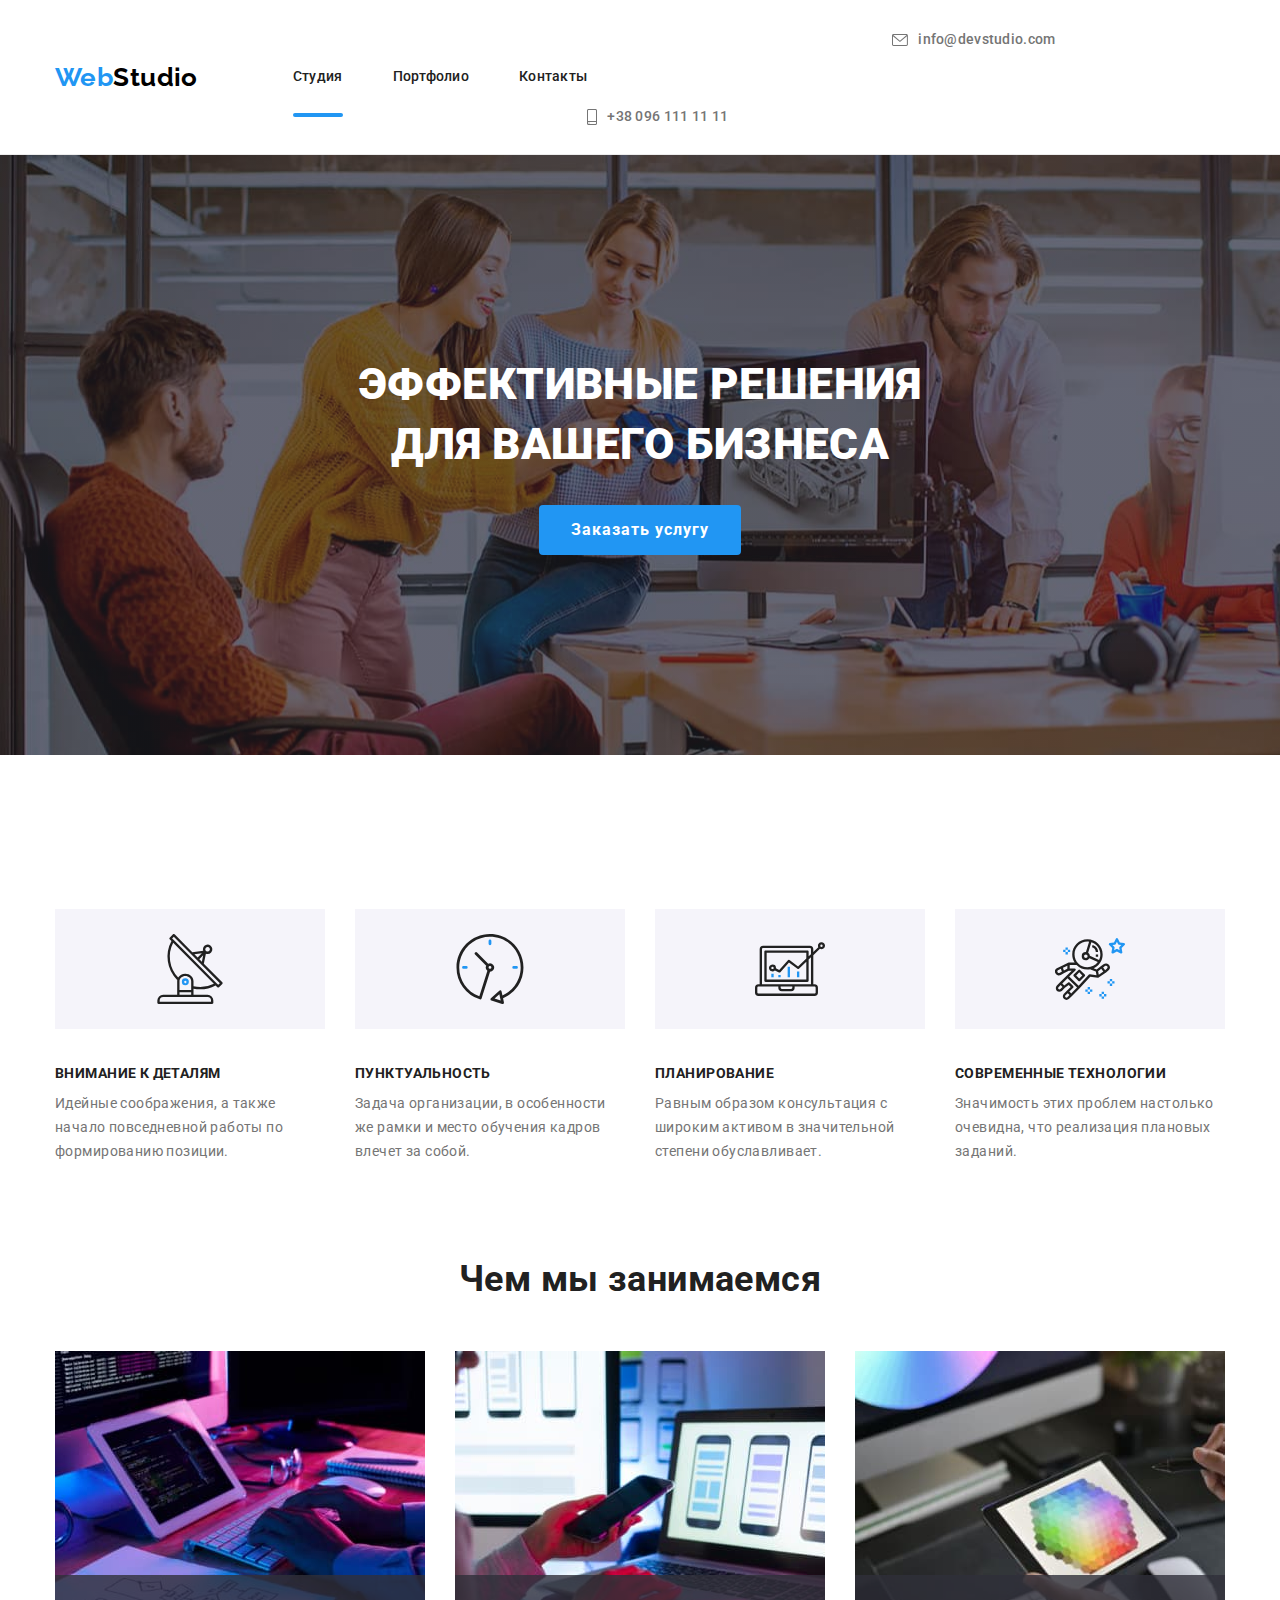
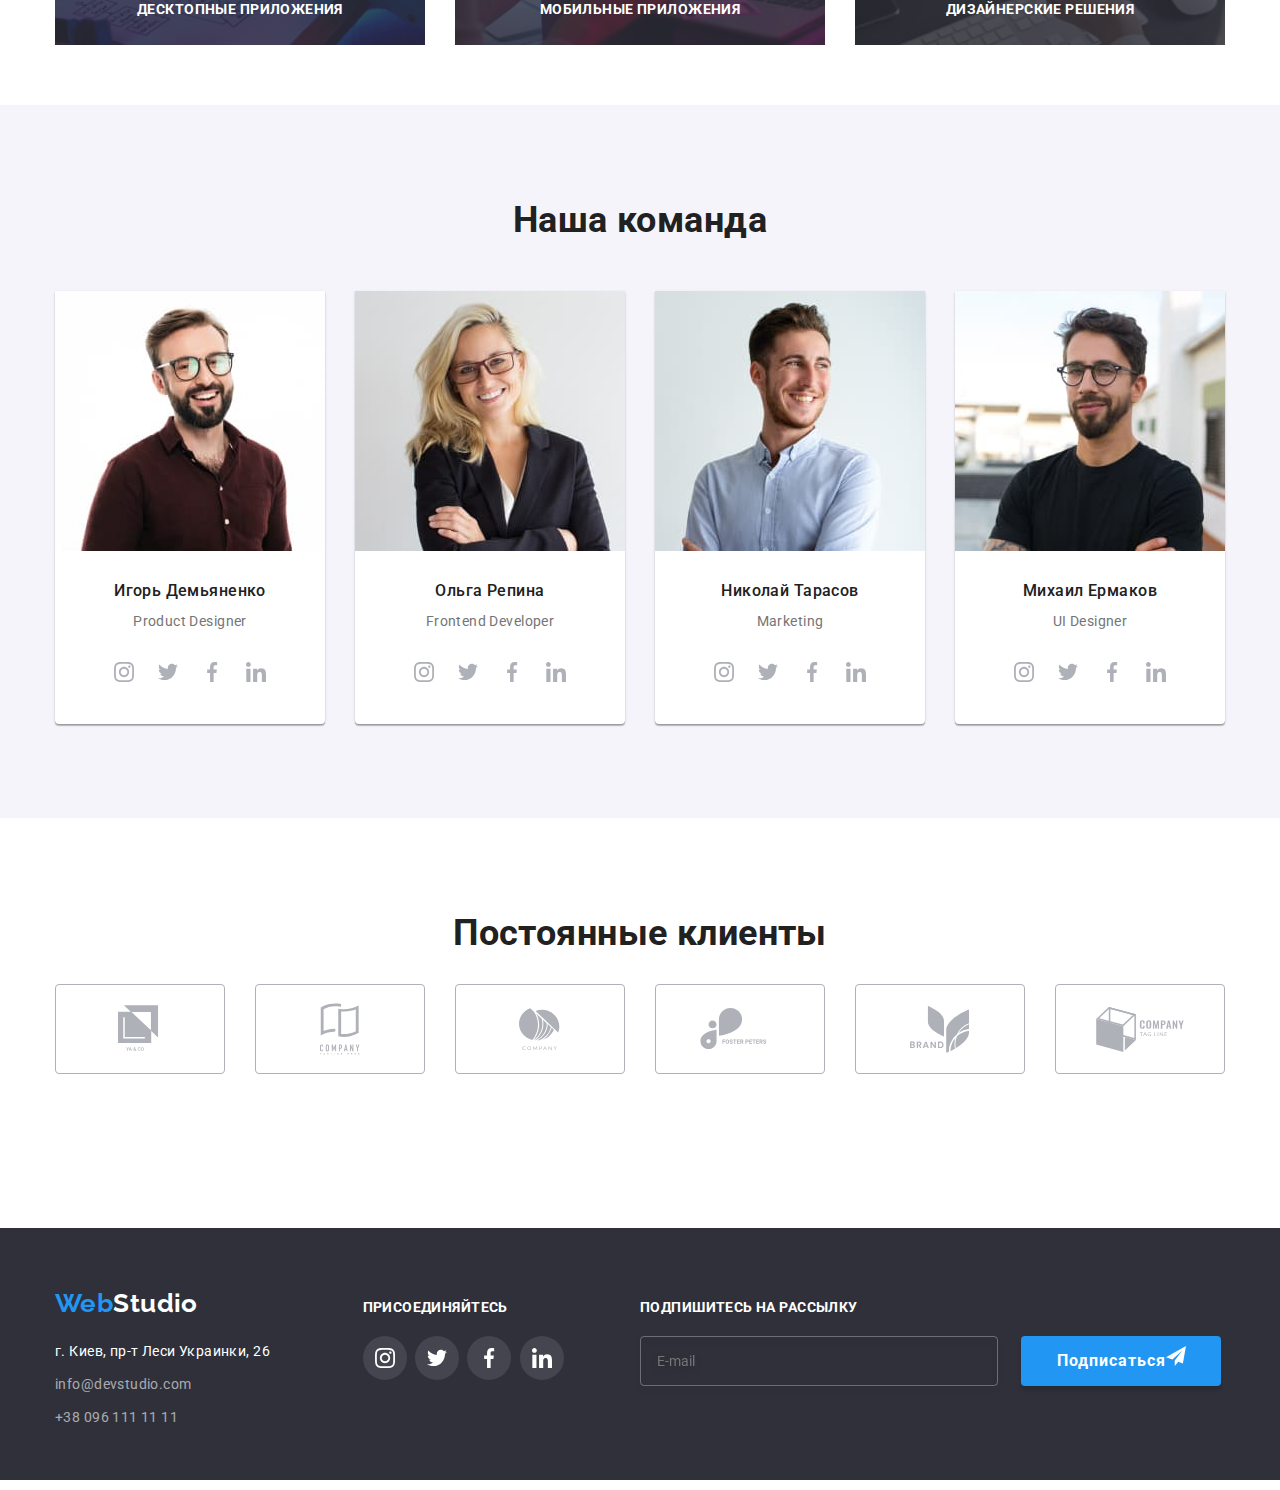
==== commit b261459f: "header all done" ====
--- a/index.html
+++ b/index.html
@@ -19,27 +19,26 @@
   <body>
 
  
-    <!-- <header class="header">
-      <div class="container">
-        <nav class="navigation">
-
-
+    <header class="header">
+      <div class="container header__container">
+        
           <div class="header__logo">
             <a class="link" href="index.html"
               ><span class="header__logostart">Web</span><span class="header__logoend">Studio</span>
             </a>
           </div>
 
-
+          <nav class="navigation">
+            
           <ul class="list header-menu">
-            <li class="header__item header-menu__text header--current"><a class="link header-menu__link" href="index.html">Студия</a></li>
-            <li class="header__item header-menu__text"><a class="link header-menu__link" href="portfolio.html">Портфолио</a></li>
-            <li class="header__item header-menu__text"><a class="link header-menu__link" href="">Контакты</a></li>
+            <li class="header-menu__item header-menu__text header--current"><a class="link header-menu__link" href="index.html">Студия</a></li>
+            <li class="header-menu__item header-menu__text"><a class="link header-menu__link" href="portfolio.html">Портфолио</a></li>
+            <li class="header-menu__item header-menu__text"><a class="link header-menu__link" href="">Контакты</a></li>
           </ul>
 
 
           <ul class="list header-cont">
-            <li class="header__item header-cont__text">
+            <li class="header-cont__item header-cont__text">
               <a class="link header-cont__link" href="mailto:info@devstudio.com">
                 <svg class="header-cont__icon" width="16px " height="12px">
                   <use href="./img2/symbol-defs.svg#icon-envelope"></use>
@@ -47,7 +46,7 @@
                 info@devstudio.com</a
               >
             </li> 
-            <li class="header__item header-cont__text">
+            <li class="header-cont__item header-cont__text">
               <a class="link header-cont__link" href="tel:+380961111111">
                 <svg class="header-cont__icon" width="10px" height="16px">
                   <use href="./img2/symbol-defs.svg#icon-smartphone"></use>
@@ -58,7 +57,7 @@
           </ul>
         </nav>
       </div>
-    </header> -->
+    </header>
 
     <!--Main-->
     <main>
--- a/css/styles.min.css
+++ b/css/styles.min.css
@@ -1,2 +1,2 @@
-/*! modern-normalize v1.0.0 | MIT License | https://github.com/sindresorhus/modern-normalize */*,::after,::before{box-sizing:border-box}:root{-moz-tab-size:4;tab-size:4}html{line-height:1.15;-webkit-text-size-adjust:100%}body{margin:0}body{font-family:system-ui,-apple-system,'Segoe UI',Roboto,Helvetica,Arial,sans-serif,'Apple Color Emoji','Segoe UI Emoji'}hr{height:0;color:inherit}abbr[title]{text-decoration:underline dotted}b,strong{font-weight:bolder}code,kbd,pre,samp{font-family:ui-monospace,SFMono-Regular,Consolas,'Liberation Mono',Menlo,monospace;font-size:1em}small{font-size:80%}sub,sup{font-size:75%;line-height:0;position:relative;vertical-align:baseline}sub{bottom:-.25em}sup{top:-.5em}table{text-indent:0;border-color:inherit}button,input,optgroup,select,textarea{font-family:inherit;font-size:100%;line-height:1.15;margin:0}button,select{text-transform:none}[type=button],[type=reset],[type=submit],button{-webkit-appearance:button}::-moz-focus-inner{border-style:none;padding:0}:-moz-focusring{outline:1px dotted ButtonText}:-moz-ui-invalid{box-shadow:none}legend{padding:0}progress{vertical-align:baseline}::-webkit-inner-spin-button,::-webkit-outer-spin-button{height:auto}[type=search]{-webkit-appearance:textfield;outline-offset:-2px}::-webkit-search-decoration{-webkit-appearance:none}::-webkit-file-upload-button{-webkit-appearance:button;font:inherit}summary{display:list-item}:root{--main-text-color: #757575;--dark-bg-text-color: #ffffff;--title-color: #212121;--dark-background: #2f303a;--light-background: #f5f4fa;--accent-color: #2196f3;--timing-function: cubic-bezier(0.4, 0, 0.2, 1);--transition-duration: 250ms}body{font-family:'Roboto', sans-serif;font-size:14px;font-weight:400;line-height:1.71;letter-spacing:0.03em;color:var(--main-text-color)}html{box-sizing:border-box}*,*::after,*::before{box-sizing:inherit}button{padding:0;border:0}h1,h2,h3,h4,h5,h6,p,ul{margin:0;padding:0}img{display:block;width:100%;height:auto}.visually-hidden{position:absolute !important;clip:rect(1px 1px 1px 1px);clip:rect(1px, 1px, 1px, 1px);padding:0 !important;border:0 !important;height:1px !important;width:1px !important;overflow:hidden}address{font-style:normal}.link{text-decoration:none;color:inherit}.list{list-style:none;padding-left:0;margin:0}.container{width:100%;margin-right:auto;margin-left:auto;padding-left:15px;padding-right:15px}@media screen and (max-width: 767px){.container{max-width:480px}}@media screen and (min-width: 768px){.container{max-width:768px}}@media screen and (min-width: 1200px){.container{max-width:1200px}}.hero__container{text-align:center}.navigation{display:flex;align-items:center}.site-list{display:flex;flex-wrap:wrap}@media screen and (max-width: 767px){.site-list{align-items:center;justify-content:center}}@media screen and (min-width: 768px){.site-list{justify-content:center;margin-bottom:30px;margin-top:60px}}@media screen and (min-width: 1200px){.site-list{margin-bottom:50px}}.site-list__item:not(:last-child){margin-right:8px}.hero__button{font-weight:700;font-size:16px;line-height:1.87;letter-spacing:0.06em;color:var(--dark-bg-text-color);background-color:var(--accent-color);padding:10px 32px 10px 32px;border:var(--accent-color);border-radius:4px;cursor:pointer;transition-property:background-color;transition-duration:var(--transition-duration);transition-timing-function:var(--timing-function)}.hero__button:hover,.hero__button:focus{background-color:#188ce8}.site-list__button{font-family:'Roboto', sans-serif;font-style:normal;font-weight:500;font-size:16px;line-height:1.62;text-align:center;color:var(--title-color);background-color:var(--light-background);padding:6px 22px;border-radius:4px;cursor:pointer;transition:background-color var(--transition-duration) var(--timing-function),color var(--transition-duration) var(--timing-function),box-shadow var(--transition-duration) var(--timing-function)}.site-list__button:hover,.site-list__button:focus{background-color:var(--accent-color);color:var(--dark-bg-text-color);box-shadow:0px 3px 1px rgba(0,0,0,0.1),0px 1px 2px rgba(0,0,0,0.08),0px 2px 2px rgba(0,0,0,0.12)}.footer-socials__button{color:var(--dark-bg-text-color);width:200px;height:50px;background:#2196F3;box-shadow:0px 4px 4px rgba(0,0,0,0.15);border-radius:4px}@media screen and (max-width: 1199px){.footer-socials__button{margin-top:20px}}@media screen and (min-width: 1200px){.footer-socials__button{margin-left:20px}}.modal__close-button{position:absolute;top:8px;right:8px;display:flex;align-items:center;justify-content:center;width:30px;height:30px;border-radius:50%;background:var(--dark-bg-text-color);border:1px solid rgba(0,0,0,0.1);box-sizing:border-box;transition:fill var(--transition-duration) var(--timing-function)}.modal__close-button:hover{fill:var(--accent-color);transition:fill var(--transition-duration) var(--timing-function)}.social-icons{display:inline-flex}.social-icons__link{display:flex;justify-content:center;align-items:center;width:44px;height:44px;border-radius:50%;transition-property:background-color;transition-duration:var(--transition-duration);transition-timing-function:var(--timing-function)}.social-icons__link:hover,.social-icons__link:focus{background-color:var(--accent-color)}.social-icons__link:hover .social-icons__icon,.social-icons__link:focus .social-icons__icon{fill:#fff}.social-icons__icon{width:20px;height:20px;fill:#afb1b8;transition-property:fill;transition-duration:250ms;transition-timing-function:cubic-bezier(0.4, 0, 0.2, 1)}.social-icons__icon .social-icons__item+.social-icons__item{margin-left:10px}.footer-socials__title{font-weight:700;font-size:14px;line-height:1.14;margin-top:12px;margin-bottom:20px;text-transform:uppercase;color:var(--dark-bg-text-color)}.footer-socials__icon{width:20px;height:20px;fill:#fff}.footer-socials__items{display:inline-flex}.footer-socials__items:nth-child(n+2){margin-left:5px}.footer-socials__link{display:flex;justify-content:center;align-items:center;width:44px;height:44px;background:rgba(255,255,255,0.1);border-radius:50%;transition:background-color var(--transition-duration) var(--timing-function)}.footer-socials__link:hover,.footer-socials__link:focus{background-color:var(--accent-color)}.header__logo{width:145px;height:30px}.header__logostart{font-family:Raleway;font-weight:700;font-size:26px;line-height:1.19;color:var(--accent-color)}.header__logoend{font-family:Raleway;font-weight:700;font-size:26px;line-height:1.19;color:#000000}.footer__logo{margin-bottom:20px}.footer__logostart{font-family:Raleway;font-weight:700;font-size:26px;line-height:1.19;color:var(--accent-color)}.footer__logoend{font-family:Raleway;font-weight:700;font-size:26px;line-height:1.19;color:#fff}.section-title{font-weight:700;font-size:28px;line-height:1.178;text-align:center;color:var(--title-color)}@media screen and (min-width: 1200px){.section-title{font-size:36px}}.hero__title{font-weight:900;text-transform:uppercase;text-align:center;margin:0 auto 30px;color:var(--dark-bg-text-color)}@media screen and (max-width: 1199px){.hero__title{font-size:26px;line-height:1.61}}@media screen and (min-width: 1200px){.hero__title{max-width:696px;font-size:44px;line-height:1.36}}.forces__title{font-weight:700;font-size:14px;line-height:1.14;letter-spacing:0.03em;text-transform:uppercase;color:var(--title-color);margin-bottom:10px;text-align:center}@media screen and (min-width: 768px){.forces__title{text-align:left}}@media screen and (min-width: 1200px){.forces__title{text-align:left}}.job-title{font-weight:400;font-size:16px;line-height:1.87}.pro-item__title{font-weight:700;color:var(--title-color);letter-spacing:0.06em}.modal__title{font-weight:700;font-size:20px;line-height:1.15;text-align:center;margin-bottom:30px;color:var(--title-color)}.field-title{position:absolute;top:0;left:0;transform:translateY(-16px);font-size:12px;line-height:1.17;letter-spacing:0.01em;color:var(--main-text-color)}.header{border-bottom:1px solid #ececec;background-color:#fff}.header-menu__text,.header-cont__text{font-weight:500;line-height:1.14;letter-spacing:0.02em;color:var(--title-color)}.header-cont__text{color:var(--main-text-color)}.pro-item__text{position:absolute;width:322px;height:168px;font-size:18px;line-height:1.56;color:var(--dark-bg-text-color);opacity:0;transform:translateY(100%);transition:transform var(--transition-duration) var(--timing-function)}.pro-item:hover .pro-item__text{opacity:1;transform:translateY(0)}.modal-form__text{font-size:12px;line-height:1.17;letter-spacing:0.01em;color:rgba(117,117,117,0.5);padding:12px 16px;width:370px;border:1px solid rgba(33,33,33,0.2);box-sizing:border-box;border-radius:4px;resize:none;transition:outline-color var(--transition-duration) var(--timing-function)}.modal-form__text:focus{outline-color:var(--accent-color);transition:outline-color var(--transition-duration) var(--timing-function)}@media screen and (min-width: 1200px){.modal-form__text{width:448px}}.header-menu__link,.header-cont__link{display:flex;align-items:center;padding-top:32px;padding-bottom:29px;transition-property:color;transition-duration:var(--transition-duration);transition-timing-function:var(--timing-function)}.header-menu__link:hover,.header-menu__link:focus,.header-menu__link:hover,.header-menu__link:focus,.header-cont__link:hover,.header-cont__link:focus,.header-cont__link:hover,.header-cont__link:focus{color:var(--accent-color)}.clients__link{display:flex;justify-content:center;align-items:center;height:90px;border:1px solid #afb1b8;border-radius:4px;fill:#afb1b8;transition-property:border;transition-duration:var(--transition-duration);transition-timing-function:var(--timing-function)}.clients__link:hover,.clients__link:focus{border:1px solid var(--accent-color)}.pro-item__link:focus .pro-item{box-shadow:0px 1px 1px rgba(0,0,0,0.12),0px 4px 4px rgba(0,0,0,0.06),1px 4px 6px rgba(0,0,0,0.16)}.modal-form__agreement-link{color:#2196F3}modal-form__.span-link{margin-left:8.38px}.advantages{margin-top:60px}@media screen and (min-width: 768px){.advantages{display:flex;flex-wrap:wrap;margin-left:-30px}}@media screen and (min-width: 1200px){.advantages{margin-bottom:0}}.advantages__force{box-sizing:border-box}@media screen and (min-width: 768px){.advantages__force{flex-basis:calc((100% - 30px * 2) / 2);margin-left:30px}}@media screen and (min-width: 1200px){.advantages__force{flex-basis:calc((100% - 30px * 4) / 4)}}@media screen and (max-width: 767px){.advantages__force:not(:last-child){margin-bottom:30px}}@media screen and (max-width: 1199px){.advantages__force:nth-child(-n+3){margin-bottom:30px}}@media screen and (min-width: 768px){.team{display:flex;flex-wrap:wrap;margin-left:-30px}}.team__mate{margin-top:30px;text-align:center;background:#ffffff;box-shadow:0px 1px 3px rgba(0,0,0,0.12),0px 1px 1px rgba(0,0,0,0.14),0px 2px 1px rgba(0,0,0,0.2);border-radius:0px 0px 4px 4px;box-sizing:border-box}@media screen and (min-width: 768px){.team__mate{flex-basis:calc((100% - 30px * 2) / 2);margin-left:30px}}@media screen and (min-width: 1200px){.team__mate{flex-basis:calc((100% - 30px * 4) / 4);margin-top:50px}}@media screen and (min-width: 768px){.project{display:flex;flex-wrap:wrap;margin-left:-30px;margin-top:-30px}}.pro-item{background:#ffffff;border:1px solid #eeeeee;box-sizing:border-box;transition:box-shadow var(--transition-duration) var(--timing-function)}.pro-item:hover,.pro-item:focus{box-shadow:0px 1px 1px rgba(0,0,0,0.12),0px 4px 4px rgba(0,0,0,0.06),1px 4px 6px rgba(0,0,0,0.16)}.pro-item:hover .pro-item__img::before,.pro-item:focus .pro-item__img::before{opacity:1;transform:translateY(0)}@media screen and (min-width: 768px){.pro-item{flex-basis:calc((100% - 30px * 2) / 2);margin-left:30px;margin-top:30px}}@media screen and (min-width: 1200px){.pro-item{flex-basis:calc((100% - 30px * 3) / 3)}}@media screen and (min-width: 768px){.footer-grid{display:flex;flex-wrap:wrap;margin-left:-30px}}.footer-socials:not(:last-child){margin-bottom:60px}@media screen and (max-width: 1199px){.footer-socials{text-align:center}}@media screen and (min-width: 768px){.footer-socials{flex-basis:calc((100% - 60px) / 2);margin-left:30px}.footer-socials:last-child{margin-left:166px}}@media screen and (min-width: 1200px){.footer-socials{flex-basis:calc((50% - 45px) / 2);margin-left:30px}.footer-socials:last-child{flex-basis:calc(50% - 15px);margin-left:0}}.hero{padding-top:118px;padding-bottom:118px;background-color:#c4c4c4;background-size:cover;background-repeat:no-repeat}@media screen and (max-width: 767px){.hero{background-image:linear-gradient(to left, rgba(47,48,58,0.4), rgba(47,48,58,0.4)),url(../img2/bg-img-mobile.jpg)}}@media screen and (min-width: 768px){.hero{background-image:linear-gradient(to left, rgba(47,48,58,0.4), rgba(47,48,58,0.4)),url(../img2/bg-img-tablet.jpg)}}@media screen and (min-width: 1200px){.hero{padding-top:200px;padding-bottom:200px;background-image:linear-gradient(to left, rgba(47,48,58,0.4), rgba(47,48,58,0.4)),url(../img2/bg-img-desktop.jpg)}}.forces{background:#fff}@media screen and (min-width: 1200px){.forces{padding-top:94px;padding-bottom:94px}}.wedo{background:#fff}@media screen and (max-width: 1199px){.wedo{display:none}}.team-section{padding-top:60px;padding-bottom:60px;margin-top:60px;background:var(--light-background)}@media screen and (min-width: 1200px){.team-section{padding-top:94px;padding-bottom:94px}}@media screen and (max-width: 1199px){.clients{margin-top:60px}}@media screen and (min-width: 1200px){.clients{padding-top:94px;padding-bottom:94px}}.projects{background-color:#fff}@media screen and (min-width: 1200px){.projects{padding-bottom:94px;padding-top:94px}}.footer{height:603px;padding-top:60px;padding-bottom:60px;margin-top:60px;background-color:var(--dark-background)}@media screen and (min-width: 768px){.footer{grid-auto-flow:row;height:463px}}@media screen and (min-width: 1200px){.footer{height:252px}}.footer-menu__address{font-weight:400;font-size:14px;line-height:1.71;color:var(--dark-bg-text-color);margin-bottom:9px}@media screen and (max-width: 1199px){.footer-menu__address{margin-bottom:8px}}.footer-menu__contacts{font-weight:400;font-size:14px;line-height:1.71;color:rgba(255,255,255,0.6)}.footer-menu__contacts:not(:last-child){margin-bottom:9px}@media screen and (max-width: 1199px){.footer-menu__contacts:not(:last-child){margin-bottom:8px}}.header--current::after{content:"";height:4px;border-radius:2px;background-color:var(--accent-color);color:var(--accent-color);width:100%;display:block;transition-property:color;transition-duration:var(--transition-duration);transition-timing-function:var(--timing-function)}.header-cont__icon{margin-right:10px;fill:currentColor}.header-menu,.header-cont{display:flex;flex-direction:row;flex-wrap:wrap;align-content:stretch;justify-content:space-evenly;align-items:baseline}.header-cont{margin-left:auto}.header__item:first-child{margin-left:93px}.header__item:not(:last-child),.header__item:not(:last-child){margin-right:50px}.advantages__icon0::before{content:'';display:inline-block;width:100%;height:120px;margin-bottom:30px;background-repeat:no-repeat;background-position:center;background-color:var(--light-background);background-image:url(../img2/antenna.svg)}.advantages__icon1::before{content:'';display:inline-block;width:100%;height:120px;margin-bottom:30px;background-repeat:no-repeat;background-position:center;background-color:var(--light-background);background-image:url(../img2/clock.svg)}.advantages__icon2::before{content:'';display:inline-block;width:100%;height:120px;margin-bottom:30px;background-repeat:no-repeat;background-position:center;background-color:var(--light-background);background-image:url(../img2/diagram.svg)}.advantages__icon3::before{content:'';display:inline-block;width:100%;height:120px;margin-bottom:30px;background-repeat:no-repeat;background-position:center;background-color:var(--light-background);background-image:url(../img2/astronaut.svg)}.modal-form{display:flexbox;justify-content:center;align-items:center}.modal-form__field,.mpdal-form__textarea{position:relative}.modal-form__icon{position:absolute;top:14px;left:15px;fill:#000000;transition:fill var(--transition-duration) var(--timing-function)}.modal-form__input{width:370px;height:40px;border:1px solid rgba(33,33,33,0.2);box-sizing:border-box;border-radius:4px;padding-left:42px;transition:var(--transition-duration) var(--timing-function)}@media screen and (min-width: 1200px){.modal-form__input{width:448px}}.modal-form__input:nth-child(-n+3){margin-bottom:28px}.modal-form__input:focus{outline-color:var(--accent-color);transition:outline-color var(--transition-duration) var(--timing-function)}.modal-form__input:focus+.modal-form__icon{fill:var(--accent-color);transition:fill var(--transition-duration) var(--timing-function)}.modal-form__textarea{margin-bottom:20px}.modal-form__checkbox{display:block;align-items:center;justify-content:center;font-size:14px;line-height:1.71;letter-spacing:0.03em;color:var(--main-text-color)}.modal-form__agreement-check{position:absolute;appearance:none;-moz-appearance:none;-webkit-appearance:none}.modal-form__agreement-check:checked+.modal-form__span-icon{border-color:var(--accent-color);background-color:var(--accent-color);background-image:url("../img2/icon-check.svg");background-size:contain;background-origin:border-box}.modal-form__span-icon{display:inline-block;width:16px;height:15px;margin-right:8.38px;border:solid 2px var(--title-color);border-radius:2px}.modal-form__submit{font-weight:700;font-size:16px;line-height:1.87;letter-spacing:0.06em;color:var(--dark-bg-text-color);background-color:var(--accent-color);padding:10px 55px;margin-top:30px;border:var(--accent-color);border-radius:4px;cursor:pointer;transition-property:background-color;transition-duration:var(--transition-duration);transition-timing-function:var(--timing-function)}.modal-form__submit:hover,.modal-form__submit:focus{background-color:#188ce8}@media screen and (max-width: 1199px){.footer-socials__form{display:flex;flex-wrap:wrap;justify-content:center}}.footer-socials__input{height:50px;padding-bottom:15px;padding-top:15px;padding-left:16px;background:transparent;border:1px solid rgba(255,255,255,0.3);box-sizing:border-box;filter:drop-shadow(0px 4px 4px rgba(0,0,0,0.15));border-radius:4px}.footer-socials__input:focus{color:rgba(255,255,255,0.6)}@media screen and (max-width: 1199px){.footer-socials__input{width:450px}}@media screen and (min-width: 1200px){.footer-socials__input{width:358px}}.footer-socials__subscribe{display:flex;vertical-align:middle;justify-content:center;font-weight:700;font-size:16px;line-height:1.87;letter-spacing:0.06em}.backdrop{position:fixed;top:0;left:0;width:100%;height:100%;background:rgba(0,0,0,0.2);opacity:1;transition:opacity var(--transition-duration) ease-out 200ms}.backdrop.is-hidden{opacity:0;pointer-events:none}.is-hidden.modal{transform:translateX(0, -100%) scale(0.2)}.modal{position:absolute;top:50%;left:50%;transform:translate(-50%, -50%) scale(1);width:450px;height:609px;padding:40px;text-align:center;background:var(--dark-bg-text-color);box-shadow:0px 1px 3px rgba(0,0,0,0.12),0px 1px 1px rgba(0,0,0,0.14),0px 2px 1px rgba(0,0,0,0.2);border-radius:4px;transform:translateX(0, -100%) scale(0.2);transition:transform var(--transition-duration) ease-in-out 300ms}@media screen and (min-width: 1200px){.modal{width:528px;height:581px}}.wedo-menu{display:flex;flex-wrap:wrap;margin-top:50px}.wedo-menu__work{position:relative}.wedo-menu__work:not(:last-child){margin-right:30px}.wedo-menu__details{position:absolute;bottom:0;left:0;right:0;background-color:rgba(47,48,58,0.8);padding-top:27px;padding-bottom:27px;pointer-events:none}.wedo-menu__header{font-weight:700;font-size:14px;line-height:1.14;text-align:center;text-transform:uppercase;color:var(--dark-bg-text-color)}.team__position{margin-top:10px;margin-bottom:16px}.team__info{padding-top:30px;padding-bottom:30px}.project-name{font-weight:400;font-size:16px;line-height:1.87}.team__name{font-weight:500;font-size:16px;line-height:1.187;text-align:center;color:var(--title-color)}.clients__list{display:flex;flex-wrap:wrap;margin-left:-30px}.clients__item{flex-basis:calc((100% - 30px * 2) / 2);margin-left:30px;margin-top:30px}@media screen and (min-width: 768px){.clients__item{flex-basis:calc((100% - 30px * 3) / 3)}}@media screen and (min-width: 1200px){.clients__item{flex-basis:calc((100% - 30px * 6) / 6)}}.clients__icon{fill:#afb1b8;transition-property:fill;transition-duration:var(--transition-duration);transition-timing-function:var(--timing-function)}.clients__item:hover .clients__icon,.clients__item:focus .clients__icon{fill:var(--accent-color)}.pro-item__img{position:relative;display:flex;align-items:center;justify-content:center;overflow:hidden}.pro-item__img::before{content:"";position:absolute;width:100%;height:100%;background:rgba(33,150,243,0.9);transform:translateY(100%);transition:transform var(--transition-duration) var(--timing-function)}.pro-item__name{padding:20px 24px}.projects-list{font-size:18px;line-height:2}
+/*! modern-normalize v1.0.0 | MIT License | https://github.com/sindresorhus/modern-normalize */*,::after,::before{box-sizing:border-box}:root{-moz-tab-size:4;tab-size:4}html{line-height:1.15;-webkit-text-size-adjust:100%}body{margin:0}body{font-family:system-ui,-apple-system,'Segoe UI',Roboto,Helvetica,Arial,sans-serif,'Apple Color Emoji','Segoe UI Emoji'}hr{height:0;color:inherit}abbr[title]{text-decoration:underline dotted}b,strong{font-weight:bolder}code,kbd,pre,samp{font-family:ui-monospace,SFMono-Regular,Consolas,'Liberation Mono',Menlo,monospace;font-size:1em}small{font-size:80%}sub,sup{font-size:75%;line-height:0;position:relative;vertical-align:baseline}sub{bottom:-.25em}sup{top:-.5em}table{text-indent:0;border-color:inherit}button,input,optgroup,select,textarea{font-family:inherit;font-size:100%;line-height:1.15;margin:0}button,select{text-transform:none}[type=button],[type=reset],[type=submit],button{-webkit-appearance:button}::-moz-focus-inner{border-style:none;padding:0}:-moz-focusring{outline:1px dotted ButtonText}:-moz-ui-invalid{box-shadow:none}legend{padding:0}progress{vertical-align:baseline}::-webkit-inner-spin-button,::-webkit-outer-spin-button{height:auto}[type=search]{-webkit-appearance:textfield;outline-offset:-2px}::-webkit-search-decoration{-webkit-appearance:none}::-webkit-file-upload-button{-webkit-appearance:button;font:inherit}summary{display:list-item}:root{--main-text-color: #757575;--dark-bg-text-color: #ffffff;--title-color: #212121;--dark-background: #2f303a;--light-background: #f5f4fa;--accent-color: #2196f3;--timing-function: cubic-bezier(0.4, 0, 0.2, 1);--transition-duration: 250ms}body{font-family:'Roboto', sans-serif;font-size:14px;font-weight:400;line-height:1.71;letter-spacing:0.03em;color:var(--main-text-color)}html{box-sizing:border-box}*,*::after,*::before{box-sizing:inherit}button{padding:0;border:0}h1,h2,h3,h4,h5,h6,p,ul{margin:0;padding:0}img{display:block;width:100%;height:auto}.visually-hidden{position:absolute !important;clip:rect(1px 1px 1px 1px);clip:rect(1px, 1px, 1px, 1px);padding:0 !important;border:0 !important;height:1px !important;width:1px !important;overflow:hidden}address{font-style:normal}.link{text-decoration:none;color:inherit}.list{list-style:none;padding-left:0;margin:0}.container{width:100%;margin-right:auto;margin-left:auto;padding-left:15px;padding-right:15px}@media screen and (max-width: 767px){.container{max-width:480px}}@media screen and (min-width: 768px){.container{max-width:768px}}@media screen and (min-width: 1200px){.container{max-width:1200px}}.hero__container{text-align:center}.navigation{display:flex;align-items:center}@media screen and (max-width: 767px){.navigation{display:none}}.site-list{display:flex;flex-wrap:wrap}@media screen and (max-width: 767px){.site-list{align-items:center;justify-content:center}}@media screen and (min-width: 768px){.site-list{justify-content:center;margin-bottom:30px;margin-top:60px}}@media screen and (min-width: 1200px){.site-list{margin-bottom:50px}}.site-list__item:not(:last-child){margin-right:8px}.hero__button{font-weight:700;font-size:16px;line-height:1.87;letter-spacing:0.06em;color:var(--dark-bg-text-color);background-color:var(--accent-color);padding:10px 32px 10px 32px;border:var(--accent-color);border-radius:4px;cursor:pointer;transition-property:background-color;transition-duration:var(--transition-duration);transition-timing-function:var(--timing-function)}.hero__button:hover,.hero__button:focus{background-color:#188ce8}.site-list__button{font-family:'Roboto', sans-serif;font-style:normal;font-weight:500;font-size:16px;line-height:1.62;text-align:center;color:var(--title-color);background-color:var(--light-background);padding:6px 22px;border-radius:4px;cursor:pointer;transition:background-color var(--transition-duration) var(--timing-function),color var(--transition-duration) var(--timing-function),box-shadow var(--transition-duration) var(--timing-function)}.site-list__button:hover,.site-list__button:focus{background-color:var(--accent-color);color:var(--dark-bg-text-color);box-shadow:0px 3px 1px rgba(0,0,0,0.1),0px 1px 2px rgba(0,0,0,0.08),0px 2px 2px rgba(0,0,0,0.12)}.footer-socials__button{color:var(--dark-bg-text-color);width:200px;height:50px;background:#2196F3;box-shadow:0px 4px 4px rgba(0,0,0,0.15);border-radius:4px}@media screen and (max-width: 1199px){.footer-socials__button{margin-top:20px}}@media screen and (min-width: 1200px){.footer-socials__button{margin-left:20px}}.modal__close-button{position:absolute;top:8px;right:8px;display:flex;align-items:center;justify-content:center;width:30px;height:30px;border-radius:50%;background:var(--dark-bg-text-color);border:1px solid rgba(0,0,0,0.1);box-sizing:border-box;transition:fill var(--transition-duration) var(--timing-function)}.modal__close-button:hover{fill:var(--accent-color);transition:fill var(--transition-duration) var(--timing-function)}.social-icons{display:inline-flex}.social-icons__link{display:flex;justify-content:center;align-items:center;width:44px;height:44px;border-radius:50%;transition-property:background-color;transition-duration:var(--transition-duration);transition-timing-function:var(--timing-function)}.social-icons__link:hover,.social-icons__link:focus{background-color:var(--accent-color)}.social-icons__link:hover .social-icons__icon,.social-icons__link:focus .social-icons__icon{fill:#fff}.social-icons__icon{width:20px;height:20px;fill:#afb1b8;transition-property:fill;transition-duration:250ms;transition-timing-function:cubic-bezier(0.4, 0, 0.2, 1)}.social-icons__icon .social-icons__item+.social-icons__item{margin-left:10px}.footer-socials__title{font-weight:700;font-size:14px;line-height:1.14;margin-top:12px;margin-bottom:20px;text-transform:uppercase;color:var(--dark-bg-text-color)}.footer-socials__icon{width:20px;height:20px;fill:#fff}.footer-socials__items{display:inline-flex}.footer-socials__items:nth-child(n+2){margin-left:5px}.footer-socials__link{display:flex;justify-content:center;align-items:center;width:44px;height:44px;background:rgba(255,255,255,0.1);border-radius:50%;transition:background-color var(--transition-duration) var(--timing-function)}.footer-socials__link:hover,.footer-socials__link:focus{background-color:var(--accent-color)}.header__logo{width:145px;height:30px}@media screen and (max-width: 1199px){.header__logo{width:134px;height:28px}}.header__logostart{font-family:Raleway;font-weight:700;font-size:26px;line-height:1.19;color:var(--accent-color)}@media screen and (max-width: 1199px){.header__logostart{font-size:24px;line-height:1.167}}.header__logoend{font-family:Raleway;font-weight:700;font-size:26px;line-height:1.19;color:#000000}@media screen and (max-width: 1199px){.header__logoend{font-size:24px;line-height:1.167}}.footer__logo{margin-bottom:20px}.footer__logostart{font-family:Raleway;font-weight:700;font-size:26px;line-height:1.19;color:var(--accent-color)}@media screen and (max-width: 1199px){.footer__logostart{font-size:24px;line-height:1.167}}.footer__logoend{font-family:Raleway;font-weight:700;font-size:26px;line-height:1.19;color:#fff}@media screen and (max-width: 1199px){.footer__logoend{font-size:24px;line-height:1.167}}.section-title{font-weight:700;font-size:28px;line-height:1.178;text-align:center;color:var(--title-color)}@media screen and (min-width: 1200px){.section-title{font-size:36px}}.hero__title{font-weight:900;text-transform:uppercase;text-align:center;margin:0 auto 30px;color:var(--dark-bg-text-color)}@media screen and (max-width: 1199px){.hero__title{font-size:26px;line-height:1.61}}@media screen and (min-width: 1200px){.hero__title{max-width:696px;font-size:44px;line-height:1.36}}.forces__title{font-weight:700;font-size:14px;line-height:1.14;letter-spacing:0.03em;text-transform:uppercase;color:var(--title-color);margin-bottom:10px;text-align:center}@media screen and (min-width: 768px){.forces__title{text-align:left}}@media screen and (min-width: 1200px){.forces__title{text-align:left}}.job-title{font-weight:400;font-size:16px;line-height:1.87}.pro-item__title{font-weight:700;color:var(--title-color);letter-spacing:0.06em}.modal__title{font-weight:700;font-size:20px;line-height:1.15;text-align:center;margin-bottom:30px;color:var(--title-color)}.field-title{position:absolute;top:0;left:0;transform:translateY(-16px);font-size:12px;line-height:1.17;letter-spacing:0.01em;color:var(--main-text-color)}.header{border-bottom:1px solid #ececec;background-color:#fff}@media screen and (max-width: 767px){.header{padding-top:16px;padding-bottom:16px}}.header-menu__text,.header-cont__text{font-weight:500;line-height:1.14;letter-spacing:0.02em;color:var(--title-color)}.header-cont__text{color:var(--main-text-color)}.pro-item__text{position:absolute;width:322px;height:168px;font-size:18px;line-height:1.56;color:var(--dark-bg-text-color);opacity:0;transform:translateY(100%);transition:transform var(--transition-duration) var(--timing-function)}.pro-item:hover .pro-item__text{opacity:1;transform:translateY(0)}.modal-form__text{font-size:12px;line-height:1.17;letter-spacing:0.01em;color:rgba(117,117,117,0.5);padding:12px 16px;width:370px;border:1px solid rgba(33,33,33,0.2);box-sizing:border-box;border-radius:4px;resize:none;transition:outline-color var(--transition-duration) var(--timing-function)}.modal-form__text:focus{outline-color:var(--accent-color);transition:outline-color var(--transition-duration) var(--timing-function)}@media screen and (min-width: 1200px){.modal-form__text{width:448px}}.header-menu__link{display:flex;align-items:center;padding-top:32px;padding-bottom:29px;transition-property:color;transition-duration:var(--transition-duration);transition-timing-function:var(--timing-function)}.header-menu__link:hover,.header-menu__link:focus,.header-menu__link:hover,.header-menu__link:focus{color:var(--accent-color)}.header-cont__link{display:flex;align-items:center;transition-property:color;transition-duration:var(--transition-duration);transition-timing-function:var(--timing-function)}@media screen and (min-width: 1200px){.header-cont__link{padding-top:32px;padding-bottom:29px}}.header-cont__link:hover,.header-cont__link:focus,.header-cont__link:hover,.header-cont__link:focus{color:var(--accent-color)}.clients__link{display:flex;justify-content:center;align-items:center;height:90px;border:1px solid #afb1b8;border-radius:4px;fill:#afb1b8;transition-property:border;transition-duration:var(--transition-duration);transition-timing-function:var(--timing-function)}.clients__link:hover,.clients__link:focus{border:1px solid var(--accent-color)}.pro-item__link:focus .pro-item{box-shadow:0px 1px 1px rgba(0,0,0,0.12),0px 4px 4px rgba(0,0,0,0.06),1px 4px 6px rgba(0,0,0,0.16)}.modal-form__agreement-link{color:#2196F3}modal-form__.span-link{margin-left:8.38px}.advantages{margin-top:60px}@media screen and (min-width: 768px){.advantages{display:flex;flex-wrap:wrap;margin-left:-30px}}@media screen and (min-width: 1200px){.advantages{margin-bottom:0}}.advantages__force{box-sizing:border-box}@media screen and (min-width: 768px){.advantages__force{flex-basis:calc((100% - 30px * 2) / 2);margin-left:30px}}@media screen and (min-width: 1200px){.advantages__force{flex-basis:calc((100% - 30px * 4) / 4)}}@media screen and (max-width: 767px){.advantages__force:not(:last-child){margin-bottom:30px}}@media screen and (max-width: 1199px){.advantages__force:nth-child(-n+3){margin-bottom:30px}}@media screen and (min-width: 768px){.team{display:flex;flex-wrap:wrap;margin-left:-30px}}.team__mate{margin-top:30px;text-align:center;background:#ffffff;box-shadow:0px 1px 3px rgba(0,0,0,0.12),0px 1px 1px rgba(0,0,0,0.14),0px 2px 1px rgba(0,0,0,0.2);border-radius:0px 0px 4px 4px;box-sizing:border-box}@media screen and (min-width: 768px){.team__mate{flex-basis:calc((100% - 30px * 2) / 2);margin-left:30px}}@media screen and (min-width: 1200px){.team__mate{flex-basis:calc((100% - 30px * 4) / 4);margin-top:50px}}@media screen and (min-width: 768px){.project{display:flex;flex-wrap:wrap;margin-left:-30px;margin-top:-30px}}.pro-item{background:#ffffff;border:1px solid #eeeeee;box-sizing:border-box;transition:box-shadow var(--transition-duration) var(--timing-function)}.pro-item:hover,.pro-item:focus{box-shadow:0px 1px 1px rgba(0,0,0,0.12),0px 4px 4px rgba(0,0,0,0.06),1px 4px 6px rgba(0,0,0,0.16)}.pro-item:hover .pro-item__img::before,.pro-item:focus .pro-item__img::before{opacity:1;transform:translateY(0)}@media screen and (min-width: 768px){.pro-item{flex-basis:calc((100% - 30px * 2) / 2);margin-left:30px;margin-top:30px}}@media screen and (min-width: 1200px){.pro-item{flex-basis:calc((100% - 30px * 3) / 3)}}@media screen and (min-width: 768px){.footer-grid{display:flex;flex-wrap:wrap;margin-left:-30px}}.footer-socials:not(:last-child){margin-bottom:60px}@media screen and (max-width: 1199px){.footer-socials{text-align:center}}@media screen and (min-width: 768px){.footer-socials{flex-basis:calc((100% - 60px) / 2);margin-left:30px}.footer-socials:last-child{margin-left:166px}}@media screen and (min-width: 1200px){.footer-socials{flex-basis:calc((50% - 45px) / 2);margin-left:30px}.footer-socials:last-child{flex-basis:calc(50% - 15px);margin-left:0}}.hero{padding-top:118px;padding-bottom:118px;background-color:#c4c4c4;background-size:cover;background-repeat:no-repeat}@media screen and (max-width: 767px){.hero{background-image:linear-gradient(to left, rgba(47,48,58,0.4), rgba(47,48,58,0.4)),url(../img2/bg-img-mobile.jpg)}}@media screen and (min-width: 768px){.hero{background-image:linear-gradient(to left, rgba(47,48,58,0.4), rgba(47,48,58,0.4)),url(../img2/bg-img-tablet.jpg)}}@media screen and (min-width: 1200px){.hero{padding-top:200px;padding-bottom:200px;background-image:linear-gradient(to left, rgba(47,48,58,0.4), rgba(47,48,58,0.4)),url(../img2/bg-img-desktop.jpg)}}.forces{background:#fff}@media screen and (min-width: 1200px){.forces{padding-top:94px;padding-bottom:94px}}.wedo{background:#fff}@media screen and (max-width: 1199px){.wedo{display:none}}.team-section{padding-top:60px;padding-bottom:60px;margin-top:60px;background:var(--light-background)}@media screen and (min-width: 1200px){.team-section{padding-top:94px;padding-bottom:94px}}@media screen and (max-width: 1199px){.clients{margin-top:60px}}@media screen and (min-width: 1200px){.clients{padding-top:94px;padding-bottom:94px}}.projects{background-color:#fff}@media screen and (min-width: 1200px){.projects{padding-bottom:94px;padding-top:94px}}.footer{height:603px;padding-top:60px;padding-bottom:60px;margin-top:60px;background-color:var(--dark-background)}@media screen and (min-width: 768px){.footer{grid-auto-flow:row;height:463px}}@media screen and (min-width: 1200px){.footer{height:252px}}.footer-menu__address{font-weight:400;font-size:14px;line-height:1.71;color:var(--dark-bg-text-color);margin-bottom:9px}@media screen and (max-width: 1199px){.footer-menu__address{margin-bottom:8px}}.footer-menu__contacts{font-weight:400;font-size:14px;line-height:1.71;color:rgba(255,255,255,0.6)}.footer-menu__contacts:not(:last-child){margin-bottom:9px}@media screen and (max-width: 1199px){.footer-menu__contacts:not(:last-child){margin-bottom:8px}}.header__container{display:flex;align-items:center}.header--current::after{content:"";height:4px;border-radius:2px;background-color:var(--accent-color);color:var(--accent-color);width:100%;display:block;transition-property:color;transition-duration:var(--transition-duration);transition-timing-function:var(--timing-function)}.header-cont__icon{margin-right:10px;fill:currentColor}.header-menu{display:flex}.header-cont{display:flex;flex-wrap:wrap}@media screen and (min-width: 768px) and (max-width: 1199px){.header-cont{margin-left:84px}}.header-menu__item:first-child{margin-left:93px}@media screen and (max-width: 1199px){.header-menu__item:first-child{margin-left:88px}}@media screen and (min-width: 1200px){.header-cont__item:first-child{margin-left:305px}}.header-menu__item:not(:last-child){margin-right:50px}@media screen and (min-width: 768px) and (max-width: 1199px){.header-cont__item:not(:last-child){margin-bottom:10px}}@media screen and (min-width: 1200px){.header-cont__item:not(:last-child){margin-right:30px}}.advantages__icon0::before{content:'';display:inline-block;width:100%;height:120px;margin-bottom:30px;background-repeat:no-repeat;background-position:center;background-color:var(--light-background);background-image:url(../img2/antenna.svg)}.advantages__icon1::before{content:'';display:inline-block;width:100%;height:120px;margin-bottom:30px;background-repeat:no-repeat;background-position:center;background-color:var(--light-background);background-image:url(../img2/clock.svg)}.advantages__icon2::before{content:'';display:inline-block;width:100%;height:120px;margin-bottom:30px;background-repeat:no-repeat;background-position:center;background-color:var(--light-background);background-image:url(../img2/diagram.svg)}.advantages__icon3::before{content:'';display:inline-block;width:100%;height:120px;margin-bottom:30px;background-repeat:no-repeat;background-position:center;background-color:var(--light-background);background-image:url(../img2/astronaut.svg)}.modal-form{display:flexbox;justify-content:center;align-items:center}.modal-form__field,.mpdal-form__textarea{position:relative}.modal-form__icon{position:absolute;top:14px;left:15px;fill:#000000;transition:fill var(--transition-duration) var(--timing-function)}.modal-form__input{width:370px;height:40px;border:1px solid rgba(33,33,33,0.2);box-sizing:border-box;border-radius:4px;padding-left:42px;transition:var(--transition-duration) var(--timing-function)}@media screen and (min-width: 1200px){.modal-form__input{width:448px}}.modal-form__input:nth-child(-n+3){margin-bottom:28px}.modal-form__input:focus{outline-color:var(--accent-color);transition:outline-color var(--transition-duration) var(--timing-function)}.modal-form__input:focus+.modal-form__icon{fill:var(--accent-color);transition:fill var(--transition-duration) var(--timing-function)}.modal-form__textarea{margin-bottom:20px}.modal-form__checkbox{display:block;align-items:center;justify-content:center;font-size:14px;line-height:1.71;letter-spacing:0.03em;color:var(--main-text-color)}.modal-form__agreement-check{position:absolute;appearance:none;-moz-appearance:none;-webkit-appearance:none}.modal-form__agreement-check:checked+.modal-form__span-icon{border-color:var(--accent-color);background-color:var(--accent-color);background-image:url("../img2/icon-check.svg");background-size:contain;background-origin:border-box}.modal-form__span-icon{display:inline-block;width:16px;height:15px;margin-right:8.38px;border:solid 2px var(--title-color);border-radius:2px}.modal-form__submit{font-weight:700;font-size:16px;line-height:1.87;letter-spacing:0.06em;color:var(--dark-bg-text-color);background-color:var(--accent-color);padding:10px 55px;margin-top:30px;border:var(--accent-color);border-radius:4px;cursor:pointer;transition-property:background-color;transition-duration:var(--transition-duration);transition-timing-function:var(--timing-function)}.modal-form__submit:hover,.modal-form__submit:focus{background-color:#188ce8}@media screen and (max-width: 1199px){.footer-socials__form{display:flex;flex-wrap:wrap;justify-content:center}}.footer-socials__input{height:50px;padding-bottom:15px;padding-top:15px;padding-left:16px;background:transparent;border:1px solid rgba(255,255,255,0.3);box-sizing:border-box;filter:drop-shadow(0px 4px 4px rgba(0,0,0,0.15));border-radius:4px}.footer-socials__input:focus{color:rgba(255,255,255,0.6)}@media screen and (max-width: 1199px){.footer-socials__input{width:450px}}@media screen and (min-width: 1200px){.footer-socials__input{width:358px}}.footer-socials__subscribe{display:flex;vertical-align:middle;justify-content:center;font-weight:700;font-size:16px;line-height:1.87;letter-spacing:0.06em}.backdrop{position:fixed;top:0;left:0;width:100%;height:100%;background:rgba(0,0,0,0.2);opacity:1;transition:opacity var(--transition-duration) ease-out 200ms}.backdrop.is-hidden{opacity:0;pointer-events:none}.is-hidden.modal{transform:translateX(0, -100%) scale(0.2)}.modal{position:absolute;top:50%;left:50%;transform:translate(-50%, -50%) scale(1);max-width:450px;height:609px;padding:40px;text-align:center;background:var(--dark-bg-text-color);box-shadow:0px 1px 3px rgba(0,0,0,0.12),0px 1px 1px rgba(0,0,0,0.14),0px 2px 1px rgba(0,0,0,0.2);border-radius:4px;transform:translateX(0, -100%) scale(0.2);transition:transform var(--transition-duration) ease-in-out 300ms}@media screen and (min-width: 1200px){.modal{width:528px;height:581px}}.wedo-menu{display:flex;flex-wrap:wrap;margin-top:50px}.wedo-menu__work{position:relative}.wedo-menu__work:not(:last-child){margin-right:30px}.wedo-menu__details{position:absolute;bottom:0;left:0;right:0;background-color:rgba(47,48,58,0.8);padding-top:27px;padding-bottom:27px;pointer-events:none}.wedo-menu__header{font-weight:700;font-size:14px;line-height:1.14;text-align:center;text-transform:uppercase;color:var(--dark-bg-text-color)}.team__position{margin-top:10px;margin-bottom:16px}.team__info{padding-top:30px;padding-bottom:30px}.project-name{font-weight:400;font-size:16px;line-height:1.87}.team__name{font-weight:500;font-size:16px;line-height:1.187;text-align:center;color:var(--title-color)}.clients__list{display:flex;flex-wrap:wrap;margin-left:-30px}.clients__item{flex-basis:calc((100% - 30px * 2) / 2);margin-left:30px;margin-top:30px}@media screen and (min-width: 768px){.clients__item{flex-basis:calc((100% - 30px * 3) / 3)}}@media screen and (min-width: 1200px){.clients__item{flex-basis:calc((100% - 30px * 6) / 6)}}.clients__icon{fill:#afb1b8;transition-property:fill;transition-duration:var(--transition-duration);transition-timing-function:var(--timing-function)}.clients__item:hover .clients__icon,.clients__item:focus .clients__icon{fill:var(--accent-color)}.pro-item__img{position:relative;display:flex;align-items:center;justify-content:center;overflow:hidden}.pro-item__img::before{content:"";position:absolute;width:100%;height:100%;background:rgba(33,150,243,0.9);transform:translateY(100%);transition:transform var(--transition-duration) var(--timing-function)}.pro-item__name{padding:20px 24px}.projects-list{font-size:18px;line-height:2}
 /*# sourceMappingURL=styles.min.css.map */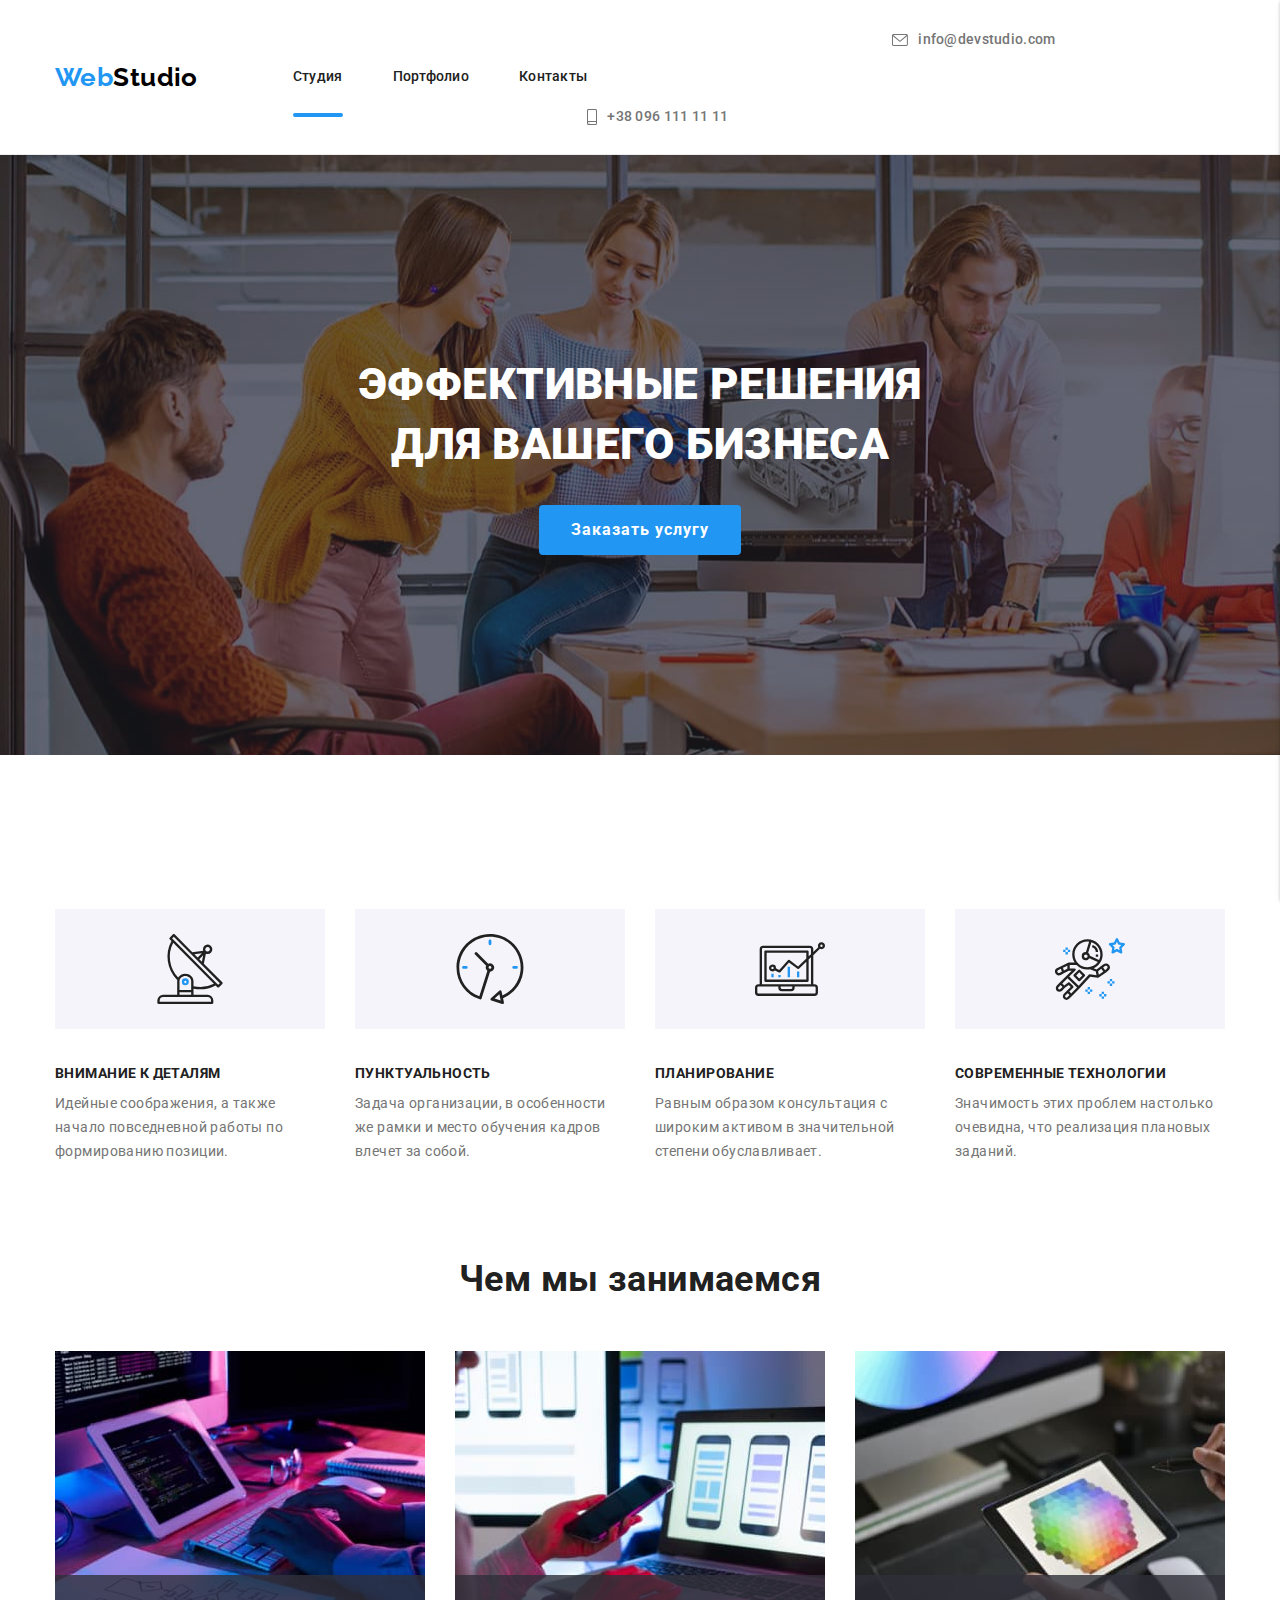
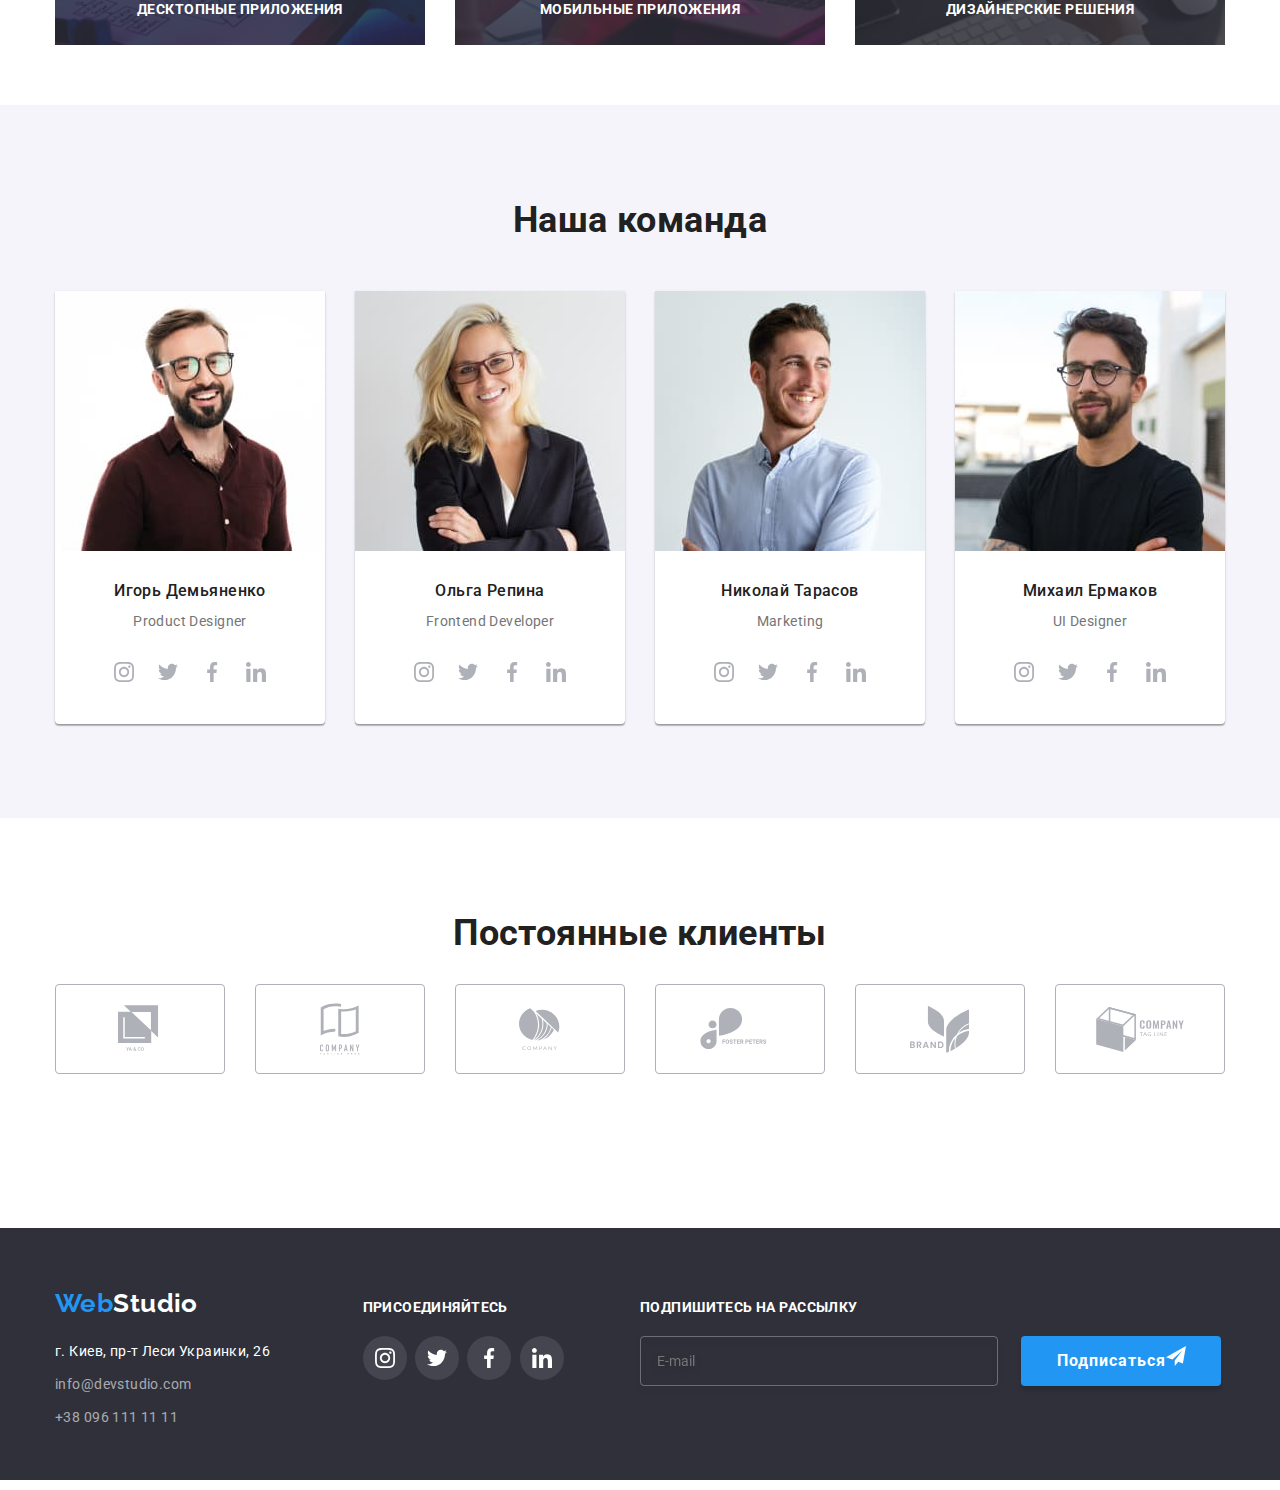
==== commit ef0121ea: "mobile menu all done" ====
--- a/index.html
+++ b/index.html
@@ -22,13 +22,13 @@
     <header class="header">
       <div class="container header__container">
         
-          <div class="header__logo">
-            <a class="link" href="index.html"
-              ><span class="header__logostart">Web</span><span class="header__logoend">Studio</span>
-            </a>
-          </div>
-
-          <nav class="navigation">
+        <div class="header__logo">
+          <a class="link" href="index.html"
+            ><span class="header__logostart">Web</span><span class="header__logoend">Studio</span>
+          </a>
+         </div>
+
+        <nav class="navigation">
             
           <ul class="list header-menu">
             <li class="header-menu__item header-menu__text header--current"><a class="link header-menu__link" href="index.html">Студия</a></li>
@@ -43,21 +43,60 @@
                 <svg class="header-cont__icon" width="16px " height="12px">
                   <use href="./img2/symbol-defs.svg#icon-envelope"></use>
                 </svg>
-                info@devstudio.com</a
-              >
+                info@devstudio.com
+                </a>
             </li> 
             <li class="header-cont__item header-cont__text">
               <a class="link header-cont__link" href="tel:+380961111111">
                 <svg class="header-cont__icon" width="10px" height="16px">
                   <use href="./img2/symbol-defs.svg#icon-smartphone"></use>
                 </svg>
-                +38 096 111 11 11</a
-              >
+                +38 096 111 11 11
+                </a>
             </li>
           </ul>
         </nav>
+        <button class="mobile-btn" data-menu-button>
+          <svg class="mobile-btn__icons">
+            <use class="mobile-btn__open" href="./img2/symbol-defs.svg#menu-burger" ></use>
+            <use class="mobile-btn__close" href="./img2/symbol-defs.svg#menu-close" ></use>
+          </svg>
+        </button>
       </div>
     </header>
+
+    <!-- <div class="mobile-overlay"> -->
+      <div class="mobile-menu" data-menu>
+
+        <ul class="list mobile-menu__nav">
+          <li class="mobile-menu__item "><a class="link mobile-menu__link" href="index.html">Студия</a></li>
+          <li class="mobile-menu__item "><a class="link mobile-menu__link" href="portfolio.html">Портфолио</a></li>
+          <li class="mobile-menu__item "><a class="link mobile-menu__link" href="">Контакты</a></li>
+        </ul>
+
+          <ul class="list mobile-menu__cont">
+            <li class="mobile-menu__item ">
+              <a class="link mobile-cont__tel" href="tel:+380961111111">
+                +38 096 111 11 11
+                </a>
+            </li>
+            <li class="mobile-menu__item ">
+              <a class="link mobile-cont__mail" href="mailto:info@devstudio.com">
+                info@devstudio.com
+                </a>
+            </li> 
+          </ul>
+
+          <ul class="mobile-menu__social-list">
+            <li class="mobile-menu__socials">Instagram<a href="" class="mobile-menu__social-link"></a></li>
+            <li class="mobile-menu__socials">Twitter<a href="" class="mobile-menu__social-link"></a></li>
+            <li class="mobile-menu__socials">Facebook<a href="" class="mobile-menu__social-link"></a></li>
+            <li class="mobile-menu__socials">LinledIn<a href="" class="mobile-menu__social-link"></a></li>
+          </ul>
+
+     </div>
+    <!-- </div> -->
+
 
     <!--Main-->
     <main>
@@ -531,7 +570,7 @@
         </form>
       </div>
     </div>
-
+    <script src="./js/menu.js"></script>
     <script src="./js/modal.js"></script>
   </body>
 </html>
--- a/css/styles.min.css
+++ b/css/styles.min.css
@@ -1,2 +1,2 @@
-/*! modern-normalize v1.0.0 | MIT License | https://github.com/sindresorhus/modern-normalize */*,::after,::before{box-sizing:border-box}:root{-moz-tab-size:4;tab-size:4}html{line-height:1.15;-webkit-text-size-adjust:100%}body{margin:0}body{font-family:system-ui,-apple-system,'Segoe UI',Roboto,Helvetica,Arial,sans-serif,'Apple Color Emoji','Segoe UI Emoji'}hr{height:0;color:inherit}abbr[title]{text-decoration:underline dotted}b,strong{font-weight:bolder}code,kbd,pre,samp{font-family:ui-monospace,SFMono-Regular,Consolas,'Liberation Mono',Menlo,monospace;font-size:1em}small{font-size:80%}sub,sup{font-size:75%;line-height:0;position:relative;vertical-align:baseline}sub{bottom:-.25em}sup{top:-.5em}table{text-indent:0;border-color:inherit}button,input,optgroup,select,textarea{font-family:inherit;font-size:100%;line-height:1.15;margin:0}button,select{text-transform:none}[type=button],[type=reset],[type=submit],button{-webkit-appearance:button}::-moz-focus-inner{border-style:none;padding:0}:-moz-focusring{outline:1px dotted ButtonText}:-moz-ui-invalid{box-shadow:none}legend{padding:0}progress{vertical-align:baseline}::-webkit-inner-spin-button,::-webkit-outer-spin-button{height:auto}[type=search]{-webkit-appearance:textfield;outline-offset:-2px}::-webkit-search-decoration{-webkit-appearance:none}::-webkit-file-upload-button{-webkit-appearance:button;font:inherit}summary{display:list-item}:root{--main-text-color: #757575;--dark-bg-text-color: #ffffff;--title-color: #212121;--dark-background: #2f303a;--light-background: #f5f4fa;--accent-color: #2196f3;--timing-function: cubic-bezier(0.4, 0, 0.2, 1);--transition-duration: 250ms}body{font-family:'Roboto', sans-serif;font-size:14px;font-weight:400;line-height:1.71;letter-spacing:0.03em;color:var(--main-text-color)}html{box-sizing:border-box}*,*::after,*::before{box-sizing:inherit}button{padding:0;border:0}h1,h2,h3,h4,h5,h6,p,ul{margin:0;padding:0}img{display:block;width:100%;height:auto}.visually-hidden{position:absolute !important;clip:rect(1px 1px 1px 1px);clip:rect(1px, 1px, 1px, 1px);padding:0 !important;border:0 !important;height:1px !important;width:1px !important;overflow:hidden}address{font-style:normal}.link{text-decoration:none;color:inherit}.list{list-style:none;padding-left:0;margin:0}.container{width:100%;margin-right:auto;margin-left:auto;padding-left:15px;padding-right:15px}@media screen and (max-width: 767px){.container{max-width:480px}}@media screen and (min-width: 768px){.container{max-width:768px}}@media screen and (min-width: 1200px){.container{max-width:1200px}}.hero__container{text-align:center}.navigation{display:flex;align-items:center}@media screen and (max-width: 767px){.navigation{display:none}}.site-list{display:flex;flex-wrap:wrap}@media screen and (max-width: 767px){.site-list{align-items:center;justify-content:center}}@media screen and (min-width: 768px){.site-list{justify-content:center;margin-bottom:30px;margin-top:60px}}@media screen and (min-width: 1200px){.site-list{margin-bottom:50px}}.site-list__item:not(:last-child){margin-right:8px}.hero__button{font-weight:700;font-size:16px;line-height:1.87;letter-spacing:0.06em;color:var(--dark-bg-text-color);background-color:var(--accent-color);padding:10px 32px 10px 32px;border:var(--accent-color);border-radius:4px;cursor:pointer;transition-property:background-color;transition-duration:var(--transition-duration);transition-timing-function:var(--timing-function)}.hero__button:hover,.hero__button:focus{background-color:#188ce8}.site-list__button{font-family:'Roboto', sans-serif;font-style:normal;font-weight:500;font-size:16px;line-height:1.62;text-align:center;color:var(--title-color);background-color:var(--light-background);padding:6px 22px;border-radius:4px;cursor:pointer;transition:background-color var(--transition-duration) var(--timing-function),color var(--transition-duration) var(--timing-function),box-shadow var(--transition-duration) var(--timing-function)}.site-list__button:hover,.site-list__button:focus{background-color:var(--accent-color);color:var(--dark-bg-text-color);box-shadow:0px 3px 1px rgba(0,0,0,0.1),0px 1px 2px rgba(0,0,0,0.08),0px 2px 2px rgba(0,0,0,0.12)}.footer-socials__button{color:var(--dark-bg-text-color);width:200px;height:50px;background:#2196F3;box-shadow:0px 4px 4px rgba(0,0,0,0.15);border-radius:4px}@media screen and (max-width: 1199px){.footer-socials__button{margin-top:20px}}@media screen and (min-width: 1200px){.footer-socials__button{margin-left:20px}}.modal__close-button{position:absolute;top:8px;right:8px;display:flex;align-items:center;justify-content:center;width:30px;height:30px;border-radius:50%;background:var(--dark-bg-text-color);border:1px solid rgba(0,0,0,0.1);box-sizing:border-box;transition:fill var(--transition-duration) var(--timing-function)}.modal__close-button:hover{fill:var(--accent-color);transition:fill var(--transition-duration) var(--timing-function)}.social-icons{display:inline-flex}.social-icons__link{display:flex;justify-content:center;align-items:center;width:44px;height:44px;border-radius:50%;transition-property:background-color;transition-duration:var(--transition-duration);transition-timing-function:var(--timing-function)}.social-icons__link:hover,.social-icons__link:focus{background-color:var(--accent-color)}.social-icons__link:hover .social-icons__icon,.social-icons__link:focus .social-icons__icon{fill:#fff}.social-icons__icon{width:20px;height:20px;fill:#afb1b8;transition-property:fill;transition-duration:250ms;transition-timing-function:cubic-bezier(0.4, 0, 0.2, 1)}.social-icons__icon .social-icons__item+.social-icons__item{margin-left:10px}.footer-socials__title{font-weight:700;font-size:14px;line-height:1.14;margin-top:12px;margin-bottom:20px;text-transform:uppercase;color:var(--dark-bg-text-color)}.footer-socials__icon{width:20px;height:20px;fill:#fff}.footer-socials__items{display:inline-flex}.footer-socials__items:nth-child(n+2){margin-left:5px}.footer-socials__link{display:flex;justify-content:center;align-items:center;width:44px;height:44px;background:rgba(255,255,255,0.1);border-radius:50%;transition:background-color var(--transition-duration) var(--timing-function)}.footer-socials__link:hover,.footer-socials__link:focus{background-color:var(--accent-color)}.header__logo{width:145px;height:30px}@media screen and (max-width: 1199px){.header__logo{width:134px;height:28px}}.header__logostart{font-family:Raleway;font-weight:700;font-size:26px;line-height:1.19;color:var(--accent-color)}@media screen and (max-width: 1199px){.header__logostart{font-size:24px;line-height:1.167}}.header__logoend{font-family:Raleway;font-weight:700;font-size:26px;line-height:1.19;color:#000000}@media screen and (max-width: 1199px){.header__logoend{font-size:24px;line-height:1.167}}.footer__logo{margin-bottom:20px}.footer__logostart{font-family:Raleway;font-weight:700;font-size:26px;line-height:1.19;color:var(--accent-color)}@media screen and (max-width: 1199px){.footer__logostart{font-size:24px;line-height:1.167}}.footer__logoend{font-family:Raleway;font-weight:700;font-size:26px;line-height:1.19;color:#fff}@media screen and (max-width: 1199px){.footer__logoend{font-size:24px;line-height:1.167}}.section-title{font-weight:700;font-size:28px;line-height:1.178;text-align:center;color:var(--title-color)}@media screen and (min-width: 1200px){.section-title{font-size:36px}}.hero__title{font-weight:900;text-transform:uppercase;text-align:center;margin:0 auto 30px;color:var(--dark-bg-text-color)}@media screen and (max-width: 1199px){.hero__title{font-size:26px;line-height:1.61}}@media screen and (min-width: 1200px){.hero__title{max-width:696px;font-size:44px;line-height:1.36}}.forces__title{font-weight:700;font-size:14px;line-height:1.14;letter-spacing:0.03em;text-transform:uppercase;color:var(--title-color);margin-bottom:10px;text-align:center}@media screen and (min-width: 768px){.forces__title{text-align:left}}@media screen and (min-width: 1200px){.forces__title{text-align:left}}.job-title{font-weight:400;font-size:16px;line-height:1.87}.pro-item__title{font-weight:700;color:var(--title-color);letter-spacing:0.06em}.modal__title{font-weight:700;font-size:20px;line-height:1.15;text-align:center;margin-bottom:30px;color:var(--title-color)}.field-title{position:absolute;top:0;left:0;transform:translateY(-16px);font-size:12px;line-height:1.17;letter-spacing:0.01em;color:var(--main-text-color)}.header{border-bottom:1px solid #ececec;background-color:#fff}@media screen and (max-width: 767px){.header{padding-top:16px;padding-bottom:16px}}.header-menu__text,.header-cont__text{font-weight:500;line-height:1.14;letter-spacing:0.02em;color:var(--title-color)}.header-cont__text{color:var(--main-text-color)}.pro-item__text{position:absolute;width:322px;height:168px;font-size:18px;line-height:1.56;color:var(--dark-bg-text-color);opacity:0;transform:translateY(100%);transition:transform var(--transition-duration) var(--timing-function)}.pro-item:hover .pro-item__text{opacity:1;transform:translateY(0)}.modal-form__text{font-size:12px;line-height:1.17;letter-spacing:0.01em;color:rgba(117,117,117,0.5);padding:12px 16px;width:370px;border:1px solid rgba(33,33,33,0.2);box-sizing:border-box;border-radius:4px;resize:none;transition:outline-color var(--transition-duration) var(--timing-function)}.modal-form__text:focus{outline-color:var(--accent-color);transition:outline-color var(--transition-duration) var(--timing-function)}@media screen and (min-width: 1200px){.modal-form__text{width:448px}}.header-menu__link{display:flex;align-items:center;padding-top:32px;padding-bottom:29px;transition-property:color;transition-duration:var(--transition-duration);transition-timing-function:var(--timing-function)}.header-menu__link:hover,.header-menu__link:focus,.header-menu__link:hover,.header-menu__link:focus{color:var(--accent-color)}.header-cont__link{display:flex;align-items:center;transition-property:color;transition-duration:var(--transition-duration);transition-timing-function:var(--timing-function)}@media screen and (min-width: 1200px){.header-cont__link{padding-top:32px;padding-bottom:29px}}.header-cont__link:hover,.header-cont__link:focus,.header-cont__link:hover,.header-cont__link:focus{color:var(--accent-color)}.clients__link{display:flex;justify-content:center;align-items:center;height:90px;border:1px solid #afb1b8;border-radius:4px;fill:#afb1b8;transition-property:border;transition-duration:var(--transition-duration);transition-timing-function:var(--timing-function)}.clients__link:hover,.clients__link:focus{border:1px solid var(--accent-color)}.pro-item__link:focus .pro-item{box-shadow:0px 1px 1px rgba(0,0,0,0.12),0px 4px 4px rgba(0,0,0,0.06),1px 4px 6px rgba(0,0,0,0.16)}.modal-form__agreement-link{color:#2196F3}modal-form__.span-link{margin-left:8.38px}.advantages{margin-top:60px}@media screen and (min-width: 768px){.advantages{display:flex;flex-wrap:wrap;margin-left:-30px}}@media screen and (min-width: 1200px){.advantages{margin-bottom:0}}.advantages__force{box-sizing:border-box}@media screen and (min-width: 768px){.advantages__force{flex-basis:calc((100% - 30px * 2) / 2);margin-left:30px}}@media screen and (min-width: 1200px){.advantages__force{flex-basis:calc((100% - 30px * 4) / 4)}}@media screen and (max-width: 767px){.advantages__force:not(:last-child){margin-bottom:30px}}@media screen and (max-width: 1199px){.advantages__force:nth-child(-n+3){margin-bottom:30px}}@media screen and (min-width: 768px){.team{display:flex;flex-wrap:wrap;margin-left:-30px}}.team__mate{margin-top:30px;text-align:center;background:#ffffff;box-shadow:0px 1px 3px rgba(0,0,0,0.12),0px 1px 1px rgba(0,0,0,0.14),0px 2px 1px rgba(0,0,0,0.2);border-radius:0px 0px 4px 4px;box-sizing:border-box}@media screen and (min-width: 768px){.team__mate{flex-basis:calc((100% - 30px * 2) / 2);margin-left:30px}}@media screen and (min-width: 1200px){.team__mate{flex-basis:calc((100% - 30px * 4) / 4);margin-top:50px}}@media screen and (min-width: 768px){.project{display:flex;flex-wrap:wrap;margin-left:-30px;margin-top:-30px}}.pro-item{background:#ffffff;border:1px solid #eeeeee;box-sizing:border-box;transition:box-shadow var(--transition-duration) var(--timing-function)}.pro-item:hover,.pro-item:focus{box-shadow:0px 1px 1px rgba(0,0,0,0.12),0px 4px 4px rgba(0,0,0,0.06),1px 4px 6px rgba(0,0,0,0.16)}.pro-item:hover .pro-item__img::before,.pro-item:focus .pro-item__img::before{opacity:1;transform:translateY(0)}@media screen and (min-width: 768px){.pro-item{flex-basis:calc((100% - 30px * 2) / 2);margin-left:30px;margin-top:30px}}@media screen and (min-width: 1200px){.pro-item{flex-basis:calc((100% - 30px * 3) / 3)}}@media screen and (min-width: 768px){.footer-grid{display:flex;flex-wrap:wrap;margin-left:-30px}}.footer-socials:not(:last-child){margin-bottom:60px}@media screen and (max-width: 1199px){.footer-socials{text-align:center}}@media screen and (min-width: 768px){.footer-socials{flex-basis:calc((100% - 60px) / 2);margin-left:30px}.footer-socials:last-child{margin-left:166px}}@media screen and (min-width: 1200px){.footer-socials{flex-basis:calc((50% - 45px) / 2);margin-left:30px}.footer-socials:last-child{flex-basis:calc(50% - 15px);margin-left:0}}.hero{padding-top:118px;padding-bottom:118px;background-color:#c4c4c4;background-size:cover;background-repeat:no-repeat}@media screen and (max-width: 767px){.hero{background-image:linear-gradient(to left, rgba(47,48,58,0.4), rgba(47,48,58,0.4)),url(../img2/bg-img-mobile.jpg)}}@media screen and (min-width: 768px){.hero{background-image:linear-gradient(to left, rgba(47,48,58,0.4), rgba(47,48,58,0.4)),url(../img2/bg-img-tablet.jpg)}}@media screen and (min-width: 1200px){.hero{padding-top:200px;padding-bottom:200px;background-image:linear-gradient(to left, rgba(47,48,58,0.4), rgba(47,48,58,0.4)),url(../img2/bg-img-desktop.jpg)}}.forces{background:#fff}@media screen and (min-width: 1200px){.forces{padding-top:94px;padding-bottom:94px}}.wedo{background:#fff}@media screen and (max-width: 1199px){.wedo{display:none}}.team-section{padding-top:60px;padding-bottom:60px;margin-top:60px;background:var(--light-background)}@media screen and (min-width: 1200px){.team-section{padding-top:94px;padding-bottom:94px}}@media screen and (max-width: 1199px){.clients{margin-top:60px}}@media screen and (min-width: 1200px){.clients{padding-top:94px;padding-bottom:94px}}.projects{background-color:#fff}@media screen and (min-width: 1200px){.projects{padding-bottom:94px;padding-top:94px}}.footer{height:603px;padding-top:60px;padding-bottom:60px;margin-top:60px;background-color:var(--dark-background)}@media screen and (min-width: 768px){.footer{grid-auto-flow:row;height:463px}}@media screen and (min-width: 1200px){.footer{height:252px}}.footer-menu__address{font-weight:400;font-size:14px;line-height:1.71;color:var(--dark-bg-text-color);margin-bottom:9px}@media screen and (max-width: 1199px){.footer-menu__address{margin-bottom:8px}}.footer-menu__contacts{font-weight:400;font-size:14px;line-height:1.71;color:rgba(255,255,255,0.6)}.footer-menu__contacts:not(:last-child){margin-bottom:9px}@media screen and (max-width: 1199px){.footer-menu__contacts:not(:last-child){margin-bottom:8px}}.header__container{display:flex;align-items:center}.header--current::after{content:"";height:4px;border-radius:2px;background-color:var(--accent-color);color:var(--accent-color);width:100%;display:block;transition-property:color;transition-duration:var(--transition-duration);transition-timing-function:var(--timing-function)}.header-cont__icon{margin-right:10px;fill:currentColor}.header-menu{display:flex}.header-cont{display:flex;flex-wrap:wrap}@media screen and (min-width: 768px) and (max-width: 1199px){.header-cont{margin-left:84px}}.header-menu__item:first-child{margin-left:93px}@media screen and (max-width: 1199px){.header-menu__item:first-child{margin-left:88px}}@media screen and (min-width: 1200px){.header-cont__item:first-child{margin-left:305px}}.header-menu__item:not(:last-child){margin-right:50px}@media screen and (min-width: 768px) and (max-width: 1199px){.header-cont__item:not(:last-child){margin-bottom:10px}}@media screen and (min-width: 1200px){.header-cont__item:not(:last-child){margin-right:30px}}.advantages__icon0::before{content:'';display:inline-block;width:100%;height:120px;margin-bottom:30px;background-repeat:no-repeat;background-position:center;background-color:var(--light-background);background-image:url(../img2/antenna.svg)}.advantages__icon1::before{content:'';display:inline-block;width:100%;height:120px;margin-bottom:30px;background-repeat:no-repeat;background-position:center;background-color:var(--light-background);background-image:url(../img2/clock.svg)}.advantages__icon2::before{content:'';display:inline-block;width:100%;height:120px;margin-bottom:30px;background-repeat:no-repeat;background-position:center;background-color:var(--light-background);background-image:url(../img2/diagram.svg)}.advantages__icon3::before{content:'';display:inline-block;width:100%;height:120px;margin-bottom:30px;background-repeat:no-repeat;background-position:center;background-color:var(--light-background);background-image:url(../img2/astronaut.svg)}.modal-form{display:flexbox;justify-content:center;align-items:center}.modal-form__field,.mpdal-form__textarea{position:relative}.modal-form__icon{position:absolute;top:14px;left:15px;fill:#000000;transition:fill var(--transition-duration) var(--timing-function)}.modal-form__input{width:370px;height:40px;border:1px solid rgba(33,33,33,0.2);box-sizing:border-box;border-radius:4px;padding-left:42px;transition:var(--transition-duration) var(--timing-function)}@media screen and (min-width: 1200px){.modal-form__input{width:448px}}.modal-form__input:nth-child(-n+3){margin-bottom:28px}.modal-form__input:focus{outline-color:var(--accent-color);transition:outline-color var(--transition-duration) var(--timing-function)}.modal-form__input:focus+.modal-form__icon{fill:var(--accent-color);transition:fill var(--transition-duration) var(--timing-function)}.modal-form__textarea{margin-bottom:20px}.modal-form__checkbox{display:block;align-items:center;justify-content:center;font-size:14px;line-height:1.71;letter-spacing:0.03em;color:var(--main-text-color)}.modal-form__agreement-check{position:absolute;appearance:none;-moz-appearance:none;-webkit-appearance:none}.modal-form__agreement-check:checked+.modal-form__span-icon{border-color:var(--accent-color);background-color:var(--accent-color);background-image:url("../img2/icon-check.svg");background-size:contain;background-origin:border-box}.modal-form__span-icon{display:inline-block;width:16px;height:15px;margin-right:8.38px;border:solid 2px var(--title-color);border-radius:2px}.modal-form__submit{font-weight:700;font-size:16px;line-height:1.87;letter-spacing:0.06em;color:var(--dark-bg-text-color);background-color:var(--accent-color);padding:10px 55px;margin-top:30px;border:var(--accent-color);border-radius:4px;cursor:pointer;transition-property:background-color;transition-duration:var(--transition-duration);transition-timing-function:var(--timing-function)}.modal-form__submit:hover,.modal-form__submit:focus{background-color:#188ce8}@media screen and (max-width: 1199px){.footer-socials__form{display:flex;flex-wrap:wrap;justify-content:center}}.footer-socials__input{height:50px;padding-bottom:15px;padding-top:15px;padding-left:16px;background:transparent;border:1px solid rgba(255,255,255,0.3);box-sizing:border-box;filter:drop-shadow(0px 4px 4px rgba(0,0,0,0.15));border-radius:4px}.footer-socials__input:focus{color:rgba(255,255,255,0.6)}@media screen and (max-width: 1199px){.footer-socials__input{width:450px}}@media screen and (min-width: 1200px){.footer-socials__input{width:358px}}.footer-socials__subscribe{display:flex;vertical-align:middle;justify-content:center;font-weight:700;font-size:16px;line-height:1.87;letter-spacing:0.06em}.backdrop{position:fixed;top:0;left:0;width:100%;height:100%;background:rgba(0,0,0,0.2);opacity:1;transition:opacity var(--transition-duration) ease-out 200ms}.backdrop.is-hidden{opacity:0;pointer-events:none}.is-hidden.modal{transform:translateX(0, -100%) scale(0.2)}.modal{position:absolute;top:50%;left:50%;transform:translate(-50%, -50%) scale(1);max-width:450px;height:609px;padding:40px;text-align:center;background:var(--dark-bg-text-color);box-shadow:0px 1px 3px rgba(0,0,0,0.12),0px 1px 1px rgba(0,0,0,0.14),0px 2px 1px rgba(0,0,0,0.2);border-radius:4px;transform:translateX(0, -100%) scale(0.2);transition:transform var(--transition-duration) ease-in-out 300ms}@media screen and (min-width: 1200px){.modal{width:528px;height:581px}}.wedo-menu{display:flex;flex-wrap:wrap;margin-top:50px}.wedo-menu__work{position:relative}.wedo-menu__work:not(:last-child){margin-right:30px}.wedo-menu__details{position:absolute;bottom:0;left:0;right:0;background-color:rgba(47,48,58,0.8);padding-top:27px;padding-bottom:27px;pointer-events:none}.wedo-menu__header{font-weight:700;font-size:14px;line-height:1.14;text-align:center;text-transform:uppercase;color:var(--dark-bg-text-color)}.team__position{margin-top:10px;margin-bottom:16px}.team__info{padding-top:30px;padding-bottom:30px}.project-name{font-weight:400;font-size:16px;line-height:1.87}.team__name{font-weight:500;font-size:16px;line-height:1.187;text-align:center;color:var(--title-color)}.clients__list{display:flex;flex-wrap:wrap;margin-left:-30px}.clients__item{flex-basis:calc((100% - 30px * 2) / 2);margin-left:30px;margin-top:30px}@media screen and (min-width: 768px){.clients__item{flex-basis:calc((100% - 30px * 3) / 3)}}@media screen and (min-width: 1200px){.clients__item{flex-basis:calc((100% - 30px * 6) / 6)}}.clients__icon{fill:#afb1b8;transition-property:fill;transition-duration:var(--transition-duration);transition-timing-function:var(--timing-function)}.clients__item:hover .clients__icon,.clients__item:focus .clients__icon{fill:var(--accent-color)}.pro-item__img{position:relative;display:flex;align-items:center;justify-content:center;overflow:hidden}.pro-item__img::before{content:"";position:absolute;width:100%;height:100%;background:rgba(33,150,243,0.9);transform:translateY(100%);transition:transform var(--transition-duration) var(--timing-function)}.pro-item__name{padding:20px 24px}.projects-list{font-size:18px;line-height:2}
+/*! modern-normalize v1.0.0 | MIT License | https://github.com/sindresorhus/modern-normalize */*,::after,::before{box-sizing:border-box}:root{-moz-tab-size:4;tab-size:4}html{line-height:1.15;-webkit-text-size-adjust:100%}body{margin:0}body{font-family:system-ui,-apple-system,'Segoe UI',Roboto,Helvetica,Arial,sans-serif,'Apple Color Emoji','Segoe UI Emoji'}hr{height:0;color:inherit}abbr[title]{text-decoration:underline dotted}b,strong{font-weight:bolder}code,kbd,pre,samp{font-family:ui-monospace,SFMono-Regular,Consolas,'Liberation Mono',Menlo,monospace;font-size:1em}small{font-size:80%}sub,sup{font-size:75%;line-height:0;position:relative;vertical-align:baseline}sub{bottom:-.25em}sup{top:-.5em}table{text-indent:0;border-color:inherit}button,input,optgroup,select,textarea{font-family:inherit;font-size:100%;line-height:1.15;margin:0}button,select{text-transform:none}[type=button],[type=reset],[type=submit],button{-webkit-appearance:button}::-moz-focus-inner{border-style:none;padding:0}:-moz-focusring{outline:1px dotted ButtonText}:-moz-ui-invalid{box-shadow:none}legend{padding:0}progress{vertical-align:baseline}::-webkit-inner-spin-button,::-webkit-outer-spin-button{height:auto}[type=search]{-webkit-appearance:textfield;outline-offset:-2px}::-webkit-search-decoration{-webkit-appearance:none}::-webkit-file-upload-button{-webkit-appearance:button;font:inherit}summary{display:list-item}:root{--main-text-color: #757575;--dark-bg-text-color: #ffffff;--title-color: #212121;--dark-background: #2f303a;--light-background: #f5f4fa;--accent-color: #2196f3;--timing-function: cubic-bezier(0.4, 0, 0.2, 1);--transition-duration: 250ms}body{font-family:'Roboto', sans-serif;font-size:14px;font-weight:400;line-height:1.71;letter-spacing:0.03em;color:var(--main-text-color)}html{box-sizing:border-box}*,*::after,*::before{box-sizing:inherit}button{padding:0;border:0}h1,h2,h3,h4,h5,h6,p,ul{margin:0;padding:0}img{display:block;width:100%;height:auto}.visually-hidden{position:absolute !important;clip:rect(1px 1px 1px 1px);clip:rect(1px, 1px, 1px, 1px);padding:0 !important;border:0 !important;height:1px !important;width:1px !important;overflow:hidden}address{font-style:normal}.link{text-decoration:none;color:inherit}.list{list-style:none;padding-left:0;margin:0}.container{width:100%;margin-right:auto;margin-left:auto;padding-left:15px;padding-right:15px}@media screen and (max-width: 767px){.container{max-width:480px}}@media screen and (min-width: 768px){.container{max-width:768px}}@media screen and (min-width: 1200px){.container{max-width:1200px}}.hero__container{text-align:center}.navigation{display:flex;align-items:center}@media screen and (max-width: 767px){.navigation{display:none}}.site-list{display:flex;flex-wrap:wrap}@media screen and (max-width: 767px){.site-list{align-items:center;justify-content:center}}@media screen and (min-width: 768px){.site-list{justify-content:center;margin-bottom:30px;margin-top:60px}}@media screen and (min-width: 1200px){.site-list{margin-bottom:50px}}.site-list__item:not(:last-child){margin-right:8px}.hero__button{font-weight:700;font-size:16px;line-height:1.87;letter-spacing:0.06em;color:var(--dark-bg-text-color);background-color:var(--accent-color);padding:10px 32px 10px 32px;border:var(--accent-color);border-radius:4px;cursor:pointer;transition-property:background-color;transition-duration:var(--transition-duration);transition-timing-function:var(--timing-function)}.hero__button:hover,.hero__button:focus{background-color:#188ce8}.site-list__button{font-family:'Roboto', sans-serif;font-style:normal;font-weight:500;font-size:16px;line-height:1.62;text-align:center;color:var(--title-color);background-color:var(--light-background);padding:6px 22px;border-radius:4px;cursor:pointer;transition:background-color var(--transition-duration) var(--timing-function),color var(--transition-duration) var(--timing-function),box-shadow var(--transition-duration) var(--timing-function)}.site-list__button:hover,.site-list__button:focus{background-color:var(--accent-color);color:var(--dark-bg-text-color);box-shadow:0px 3px 1px rgba(0,0,0,0.1),0px 1px 2px rgba(0,0,0,0.08),0px 2px 2px rgba(0,0,0,0.12)}.footer-socials__button{color:var(--dark-bg-text-color);width:200px;height:50px;background:#2196F3;box-shadow:0px 4px 4px rgba(0,0,0,0.15);border-radius:4px}@media screen and (max-width: 1199px){.footer-socials__button{margin-top:20px}}@media screen and (min-width: 1200px){.footer-socials__button{margin-left:20px}}.modal__close-button{position:absolute;top:8px;right:8px;display:flex;align-items:center;justify-content:center;width:30px;height:30px;border-radius:50%;background:var(--dark-bg-text-color);border:1px solid rgba(0,0,0,0.1);box-sizing:border-box;transition:fill var(--transition-duration) var(--timing-function)}.modal__close-button:hover{fill:var(--accent-color);transition:fill var(--transition-duration) var(--timing-function)}.social-icons{display:inline-flex}.social-icons__link{display:flex;justify-content:center;align-items:center;width:44px;height:44px;border-radius:50%;transition-property:background-color;transition-duration:var(--transition-duration);transition-timing-function:var(--timing-function)}.social-icons__link:hover,.social-icons__link:focus{background-color:var(--accent-color)}.social-icons__link:hover .social-icons__icon,.social-icons__link:focus .social-icons__icon{fill:#fff}.social-icons__icon{width:20px;height:20px;fill:#afb1b8;transition-property:fill;transition-duration:250ms;transition-timing-function:cubic-bezier(0.4, 0, 0.2, 1)}.social-icons__icon .social-icons__item+.social-icons__item{margin-left:10px}.footer-socials__title{font-weight:700;font-size:14px;line-height:1.14;margin-top:12px;margin-bottom:20px;text-transform:uppercase;color:var(--dark-bg-text-color)}.footer-socials__icon{width:20px;height:20px;fill:#fff}.footer-socials__items{display:inline-flex}.footer-socials__items:nth-child(n+2){margin-left:5px}.footer-socials__link{display:flex;justify-content:center;align-items:center;width:44px;height:44px;background:rgba(255,255,255,0.1);border-radius:50%;transition:background-color var(--transition-duration) var(--timing-function)}.footer-socials__link:hover,.footer-socials__link:focus{background-color:var(--accent-color)}.header__logo{width:145px;height:30px}@media screen and (max-width: 1199px){.header__logo{width:134px;height:28px}}.header__logostart{font-family:Raleway;font-weight:700;font-size:26px;line-height:1.19;color:var(--accent-color)}@media screen and (max-width: 1199px){.header__logostart{font-size:24px;line-height:1.167}}.header__logoend{font-family:Raleway;font-weight:700;font-size:26px;line-height:1.19;color:#000000}@media screen and (max-width: 1199px){.header__logoend{font-size:24px;line-height:1.167}}.footer__logo{margin-bottom:20px}.footer__logostart{font-family:Raleway;font-weight:700;font-size:26px;line-height:1.19;color:var(--accent-color)}@media screen and (max-width: 1199px){.footer__logostart{font-size:24px;line-height:1.167}}.footer__logoend{font-family:Raleway;font-weight:700;font-size:26px;line-height:1.19;color:#fff}@media screen and (max-width: 1199px){.footer__logoend{font-size:24px;line-height:1.167}}.section-title{font-weight:700;font-size:28px;line-height:1.178;text-align:center;color:var(--title-color)}@media screen and (min-width: 1200px){.section-title{font-size:36px}}.hero__title{font-weight:900;text-transform:uppercase;text-align:center;margin:0 auto 30px;color:var(--dark-bg-text-color)}@media screen and (max-width: 1199px){.hero__title{font-size:26px;line-height:1.61}}@media screen and (min-width: 1200px){.hero__title{max-width:696px;font-size:44px;line-height:1.36}}.forces__title{font-weight:700;font-size:14px;line-height:1.14;letter-spacing:0.03em;text-transform:uppercase;color:var(--title-color);margin-bottom:10px;text-align:center}@media screen and (min-width: 768px){.forces__title{text-align:left}}@media screen and (min-width: 1200px){.forces__title{text-align:left}}.job-title{font-weight:400;font-size:16px;line-height:1.87}.pro-item__title{font-weight:700;color:var(--title-color);letter-spacing:0.06em}.modal__title{font-weight:700;font-size:20px;line-height:1.15;text-align:center;margin-bottom:30px;color:var(--title-color)}.field-title{position:absolute;top:0;left:0;transform:translateY(-16px);font-size:12px;line-height:1.17;letter-spacing:0.01em;color:var(--main-text-color)}.header{border-bottom:1px solid #ececec;background-color:#fff}@media screen and (max-width: 767px){.header{padding-top:16px;padding-bottom:16px}}.header-menu__text,.header-cont__text{font-weight:500;line-height:1.14;letter-spacing:0.02em;color:var(--title-color)}.header-cont__text{color:var(--main-text-color)}@media screen and (min-width: 768px) and (max-width: 1199px){.header-cont__text{font-size:12px;line-height:1.17}}.pro-item__text{position:absolute;width:322px;height:168px;font-size:18px;line-height:1.56;color:var(--dark-bg-text-color);opacity:0;transform:translateY(100%);transition:transform var(--transition-duration) var(--timing-function)}.pro-item:hover .pro-item__text{opacity:1;transform:translateY(0)}.modal-form__text{font-size:12px;line-height:1.17;letter-spacing:0.01em;color:rgba(117,117,117,0.5);padding:12px 16px;width:370px;border:1px solid rgba(33,33,33,0.2);box-sizing:border-box;border-radius:4px;resize:none;transition:outline-color var(--transition-duration) var(--timing-function)}.modal-form__text:focus{outline-color:var(--accent-color);transition:outline-color var(--transition-duration) var(--timing-function)}@media screen and (min-width: 1200px){.modal-form__text{width:448px}}.header-menu__link{display:flex;align-items:center;padding-top:32px;padding-bottom:29px;transition-property:color;transition-duration:var(--transition-duration);transition-timing-function:var(--timing-function)}.header-menu__link:hover,.header-menu__link:focus{color:var(--accent-color)}.header-cont__link{display:flex;align-items:center;transition-property:color;transition-duration:var(--transition-duration);transition-timing-function:var(--timing-function)}@media screen and (min-width: 1200px){.header-cont__link{padding-top:32px;padding-bottom:29px}}.header-cont__link:hover,.header-cont__link:focus{color:var(--accent-color)}.clients__link{display:flex;justify-content:center;align-items:center;height:90px;border:1px solid #afb1b8;border-radius:4px;fill:#afb1b8;transition-property:border;transition-duration:var(--transition-duration);transition-timing-function:var(--timing-function)}.clients__link:hover,.clients__link:focus{border:1px solid var(--accent-color)}.pro-item__link:focus .pro-item{box-shadow:0px 1px 1px rgba(0,0,0,0.12),0px 4px 4px rgba(0,0,0,0.06),1px 4px 6px rgba(0,0,0,0.16)}.modal-form__agreement-link{color:#2196F3}modal-form__.span-link{margin-left:8.38px}.mobile-btn{background-color:transparent;border:none;position:relative;z-index:2}@media screen and (min-width: 768px){.mobile-btn{display:none}}.mobile-btn__icons{width:40px;height:40px}.mobile-btn__close{display:none}.is-open .mobile-btn__close{display:block}.is-open .mobile-btn__open{display:none}.mobile-menu{position:fixed;top:0;right:-100%;width:100%;height:100vh;z-index:1;padding:48px 40px;background:#FFFFFF;box-shadow:0px 4px 8px rgba(0,0,0,0.04),0px 2px 4px rgba(0,0,0,0.08),0px 1px 3px rgba(0,0,0,0.16);transition:right 0.5s}.mobile-menu.is-open{right:0}@media screen and (man-width: 768px){.mobile-menu{display:none}}.mobile-menu__nav{display:flex;flex-direction:column;font-weight:500;font-size:40px;line-height:1.17;letter-spacing:0.02em;color:var(--title-color)}.mobile-menu__link{transition-property:color;transition-duration:var(--transition-duration);transition-timing-function:var(--timing-function)}.mobile-menu__link:hover,.mobile-menu__link:focus{color:var(--accent-color)}.mobile-menu__item:not(:last-child){margin-bottom:32px}.mobile-cont__tel{font-weight:500;font-size:34px;line-height:1.18;letter-spacing:0.02em;color:var(--accent-color)}.mobile-menu__cont{margin-top:302px}.mobile-cont__mail{font-weight:500;font-size:24px;line-height:1.17;letter-spacing:0.02em;color:var(--main-text-color)}.mobile-menu__social-list{display:flex;margin-top:64px}.mobile-menu__socials{list-style:none;color:var(--accent-color)}.mobile-menu__socials:not(:last-child){margin-right:20px}.advantages{margin-top:60px}@media screen and (min-width: 768px){.advantages{display:flex;flex-wrap:wrap;margin-left:-30px}}@media screen and (min-width: 1200px){.advantages{margin-bottom:0}}.advantages__force{box-sizing:border-box}@media screen and (min-width: 768px){.advantages__force{flex-basis:calc((100% - 30px * 2) / 2);margin-left:30px}}@media screen and (min-width: 1200px){.advantages__force{flex-basis:calc((100% - 30px * 4) / 4)}}@media screen and (max-width: 767px){.advantages__force:not(:last-child){margin-bottom:30px}}@media screen and (max-width: 1199px){.advantages__force:nth-child(-n+3){margin-bottom:30px}}@media screen and (min-width: 768px){.team{display:flex;flex-wrap:wrap;margin-left:-30px}}.team__mate{margin-top:30px;text-align:center;background:#ffffff;box-shadow:0px 1px 3px rgba(0,0,0,0.12),0px 1px 1px rgba(0,0,0,0.14),0px 2px 1px rgba(0,0,0,0.2);border-radius:0px 0px 4px 4px;box-sizing:border-box}@media screen and (min-width: 768px){.team__mate{flex-basis:calc((100% - 30px * 2) / 2);margin-left:30px}}@media screen and (min-width: 1200px){.team__mate{flex-basis:calc((100% - 30px * 4) / 4);margin-top:50px}}@media screen and (min-width: 768px){.project{display:flex;flex-wrap:wrap;margin-left:-30px;margin-top:-30px}}.pro-item{background:#ffffff;border:1px solid #eeeeee;box-sizing:border-box;transition:box-shadow var(--transition-duration) var(--timing-function)}.pro-item:hover,.pro-item:focus{box-shadow:0px 1px 1px rgba(0,0,0,0.12),0px 4px 4px rgba(0,0,0,0.06),1px 4px 6px rgba(0,0,0,0.16)}.pro-item:hover .pro-item__img::before,.pro-item:focus .pro-item__img::before{opacity:1;transform:translateY(0)}@media screen and (min-width: 768px){.pro-item{flex-basis:calc((100% - 30px * 2) / 2);margin-left:30px;margin-top:30px}}@media screen and (min-width: 1200px){.pro-item{flex-basis:calc((100% - 30px * 3) / 3)}}@media screen and (min-width: 768px){.footer-grid{display:flex;flex-wrap:wrap;margin-left:-30px}}.footer-socials:not(:last-child){margin-bottom:60px}@media screen and (max-width: 1199px){.footer-socials{text-align:center}}@media screen and (min-width: 768px){.footer-socials{flex-basis:calc((100% - 60px) / 2);margin-left:30px}.footer-socials:last-child{margin-left:166px}}@media screen and (min-width: 1200px){.footer-socials{flex-basis:calc((50% - 45px) / 2);margin-left:30px}.footer-socials:last-child{flex-basis:calc(50% - 15px);margin-left:0}}.hero{padding-top:118px;padding-bottom:118px;background-color:#c4c4c4;background-size:cover;background-repeat:no-repeat}@media screen and (max-width: 767px){.hero{background-image:linear-gradient(to left, rgba(47,48,58,0.4), rgba(47,48,58,0.4)),url(../img2/bg-img-mobile.jpg)}}@media screen and (min-width: 768px){.hero{background-image:linear-gradient(to left, rgba(47,48,58,0.4), rgba(47,48,58,0.4)),url(../img2/bg-img-tablet.jpg)}}@media screen and (min-width: 1200px){.hero{padding-top:200px;padding-bottom:200px;background-image:linear-gradient(to left, rgba(47,48,58,0.4), rgba(47,48,58,0.4)),url(../img2/bg-img-desktop.jpg)}}.forces{background:#fff}@media screen and (min-width: 1200px){.forces{padding-top:94px;padding-bottom:94px}}.wedo{background:#fff}@media screen and (max-width: 1199px){.wedo{display:none}}.team-section{padding-top:60px;padding-bottom:60px;margin-top:60px;background:var(--light-background)}@media screen and (min-width: 1200px){.team-section{padding-top:94px;padding-bottom:94px}}@media screen and (max-width: 1199px){.clients{margin-top:60px}}@media screen and (min-width: 1200px){.clients{padding-top:94px;padding-bottom:94px}}.projects{background-color:#fff}@media screen and (min-width: 1200px){.projects{padding-bottom:94px;padding-top:94px}}.footer{height:603px;padding-top:60px;padding-bottom:60px;margin-top:60px;background-color:var(--dark-background)}@media screen and (min-width: 768px){.footer{grid-auto-flow:row;height:463px}}@media screen and (min-width: 1200px){.footer{height:252px}}.footer-menu__address{font-weight:400;font-size:14px;line-height:1.71;color:var(--dark-bg-text-color);margin-bottom:9px}@media screen and (max-width: 1199px){.footer-menu__address{margin-bottom:8px}}.footer-menu__contacts{font-weight:400;font-size:14px;line-height:1.71;color:rgba(255,255,255,0.6)}.footer-menu__contacts:not(:last-child){margin-bottom:9px}@media screen and (max-width: 1199px){.footer-menu__contacts:not(:last-child){margin-bottom:8px}}.header__container{display:flex;align-items:center}.header--current::after{content:"";height:4px;border-radius:2px;background-color:var(--accent-color);color:var(--accent-color);width:100%;display:block;transition-property:color;transition-duration:var(--transition-duration);transition-timing-function:var(--timing-function)}.header-cont__icon{margin-right:10px;fill:currentColor}.header-menu{display:flex}.header-cont{display:flex;flex-wrap:wrap}@media screen and (min-width: 768px) and (max-width: 1199px){.header-cont{margin-left:84px}}.header-menu__item:first-child{margin-left:93px}@media screen and (max-width: 1199px){.header-menu__item:first-child{margin-left:88px}}@media screen and (min-width: 1200px){.header-cont__item:first-child{margin-left:305px}}.header-menu__item:not(:last-child){margin-right:50px}@media screen and (min-width: 768px) and (max-width: 1199px){.header-cont__item:not(:last-child){margin-bottom:10px}}@media screen and (min-width: 1200px){.header-cont__item:not(:last-child){margin-right:30px}}.advantages__icon0::before{content:'';display:inline-block;width:100%;height:120px;margin-bottom:30px;background-repeat:no-repeat;background-position:center;background-color:var(--light-background);background-image:url(../img2/antenna.svg)}.advantages__icon1::before{content:'';display:inline-block;width:100%;height:120px;margin-bottom:30px;background-repeat:no-repeat;background-position:center;background-color:var(--light-background);background-image:url(../img2/clock.svg)}.advantages__icon2::before{content:'';display:inline-block;width:100%;height:120px;margin-bottom:30px;background-repeat:no-repeat;background-position:center;background-color:var(--light-background);background-image:url(../img2/diagram.svg)}.advantages__icon3::before{content:'';display:inline-block;width:100%;height:120px;margin-bottom:30px;background-repeat:no-repeat;background-position:center;background-color:var(--light-background);background-image:url(../img2/astronaut.svg)}.modal-form{display:flexbox;justify-content:center;align-items:center}.modal-form__field,.mpdal-form__textarea{position:relative}.modal-form__icon{position:absolute;top:14px;left:15px;fill:#000000;transition:fill var(--transition-duration) var(--timing-function)}.modal-form__input{width:370px;height:40px;border:1px solid rgba(33,33,33,0.2);box-sizing:border-box;border-radius:4px;padding-left:42px;transition:var(--transition-duration) var(--timing-function)}@media screen and (min-width: 1200px){.modal-form__input{width:448px}}.modal-form__input:nth-child(-n+3){margin-bottom:28px}.modal-form__input:focus{outline-color:var(--accent-color);transition:outline-color var(--transition-duration) var(--timing-function)}.modal-form__input:focus+.modal-form__icon{fill:var(--accent-color);transition:fill var(--transition-duration) var(--timing-function)}.modal-form__textarea{margin-bottom:20px}.modal-form__checkbox{display:block;align-items:center;justify-content:center;font-size:14px;line-height:1.71;letter-spacing:0.03em;color:var(--main-text-color)}.modal-form__agreement-check{position:absolute;appearance:none;-moz-appearance:none;-webkit-appearance:none}.modal-form__agreement-check:checked+.modal-form__span-icon{border-color:var(--accent-color);background-color:var(--accent-color);background-image:url("../img2/icon-check.svg");background-size:contain;background-origin:border-box}.modal-form__span-icon{display:inline-block;width:16px;height:15px;margin-right:8.38px;border:solid 2px var(--title-color);border-radius:2px}.modal-form__submit{font-weight:700;font-size:16px;line-height:1.87;letter-spacing:0.06em;color:var(--dark-bg-text-color);background-color:var(--accent-color);padding:10px 55px;margin-top:30px;border:var(--accent-color);border-radius:4px;cursor:pointer;transition-property:background-color;transition-duration:var(--transition-duration);transition-timing-function:var(--timing-function)}.modal-form__submit:hover,.modal-form__submit:focus{background-color:#188ce8}@media screen and (max-width: 1199px){.footer-socials__form{display:flex;flex-wrap:wrap;justify-content:center}}.footer-socials__input{height:50px;padding-bottom:15px;padding-top:15px;padding-left:16px;background:transparent;border:1px solid rgba(255,255,255,0.3);box-sizing:border-box;filter:drop-shadow(0px 4px 4px rgba(0,0,0,0.15));border-radius:4px}.footer-socials__input:focus{color:rgba(255,255,255,0.6)}@media screen and (max-width: 1199px){.footer-socials__input{width:450px}}@media screen and (min-width: 1200px){.footer-socials__input{width:358px}}.footer-socials__subscribe{display:flex;vertical-align:middle;justify-content:center;font-weight:700;font-size:16px;line-height:1.87;letter-spacing:0.06em}.backdrop{position:fixed;top:0;left:0;width:100%;height:100%;background:rgba(0,0,0,0.2);opacity:1;transition:opacity var(--transition-duration) ease-out 200ms}.backdrop.is-hidden{opacity:0;pointer-events:none}.is-hidden.modal{transform:translateX(0, -100%) scale(0.2)}.modal{position:absolute;top:50%;left:50%;transform:translate(-50%, -50%) scale(1);max-width:450px;height:609px;padding:40px;text-align:center;background:var(--dark-bg-text-color);box-shadow:0px 1px 3px rgba(0,0,0,0.12),0px 1px 1px rgba(0,0,0,0.14),0px 2px 1px rgba(0,0,0,0.2);border-radius:4px;transform:translateX(0, -100%) scale(0.2);transition:transform var(--transition-duration) ease-in-out 300ms}@media screen and (min-width: 1200px){.modal{width:528px;height:581px}}.wedo-menu{display:flex;flex-wrap:wrap;margin-top:50px}.wedo-menu__work{position:relative}.wedo-menu__work:not(:last-child){margin-right:30px}.wedo-menu__details{position:absolute;bottom:0;left:0;right:0;background-color:rgba(47,48,58,0.8);padding-top:27px;padding-bottom:27px;pointer-events:none}.wedo-menu__header{font-weight:700;font-size:14px;line-height:1.14;text-align:center;text-transform:uppercase;color:var(--dark-bg-text-color)}.team__position{margin-top:10px;margin-bottom:16px}.team__info{padding-top:30px;padding-bottom:30px}.project-name{font-weight:400;font-size:16px;line-height:1.87}.team__name{font-weight:500;font-size:16px;line-height:1.187;text-align:center;color:var(--title-color)}.clients__list{display:flex;flex-wrap:wrap;margin-left:-30px}.clients__item{flex-basis:calc((100% - 30px * 2) / 2);margin-left:30px;margin-top:30px}@media screen and (min-width: 768px){.clients__item{flex-basis:calc((100% - 30px * 3) / 3)}}@media screen and (min-width: 1200px){.clients__item{flex-basis:calc((100% - 30px * 6) / 6)}}.clients__icon{fill:#afb1b8;transition-property:fill;transition-duration:var(--transition-duration);transition-timing-function:var(--timing-function)}.clients__item:hover .clients__icon,.clients__item:focus .clients__icon{fill:var(--accent-color)}.pro-item__img{position:relative;display:flex;align-items:center;justify-content:center;overflow:hidden}.pro-item__img::before{content:"";position:absolute;width:100%;height:100%;background:rgba(33,150,243,0.9);transform:translateY(100%);transition:transform var(--transition-duration) var(--timing-function)}.pro-item__name{padding:20px 24px}.projects-list{font-size:18px;line-height:2}
 /*# sourceMappingURL=styles.min.css.map */